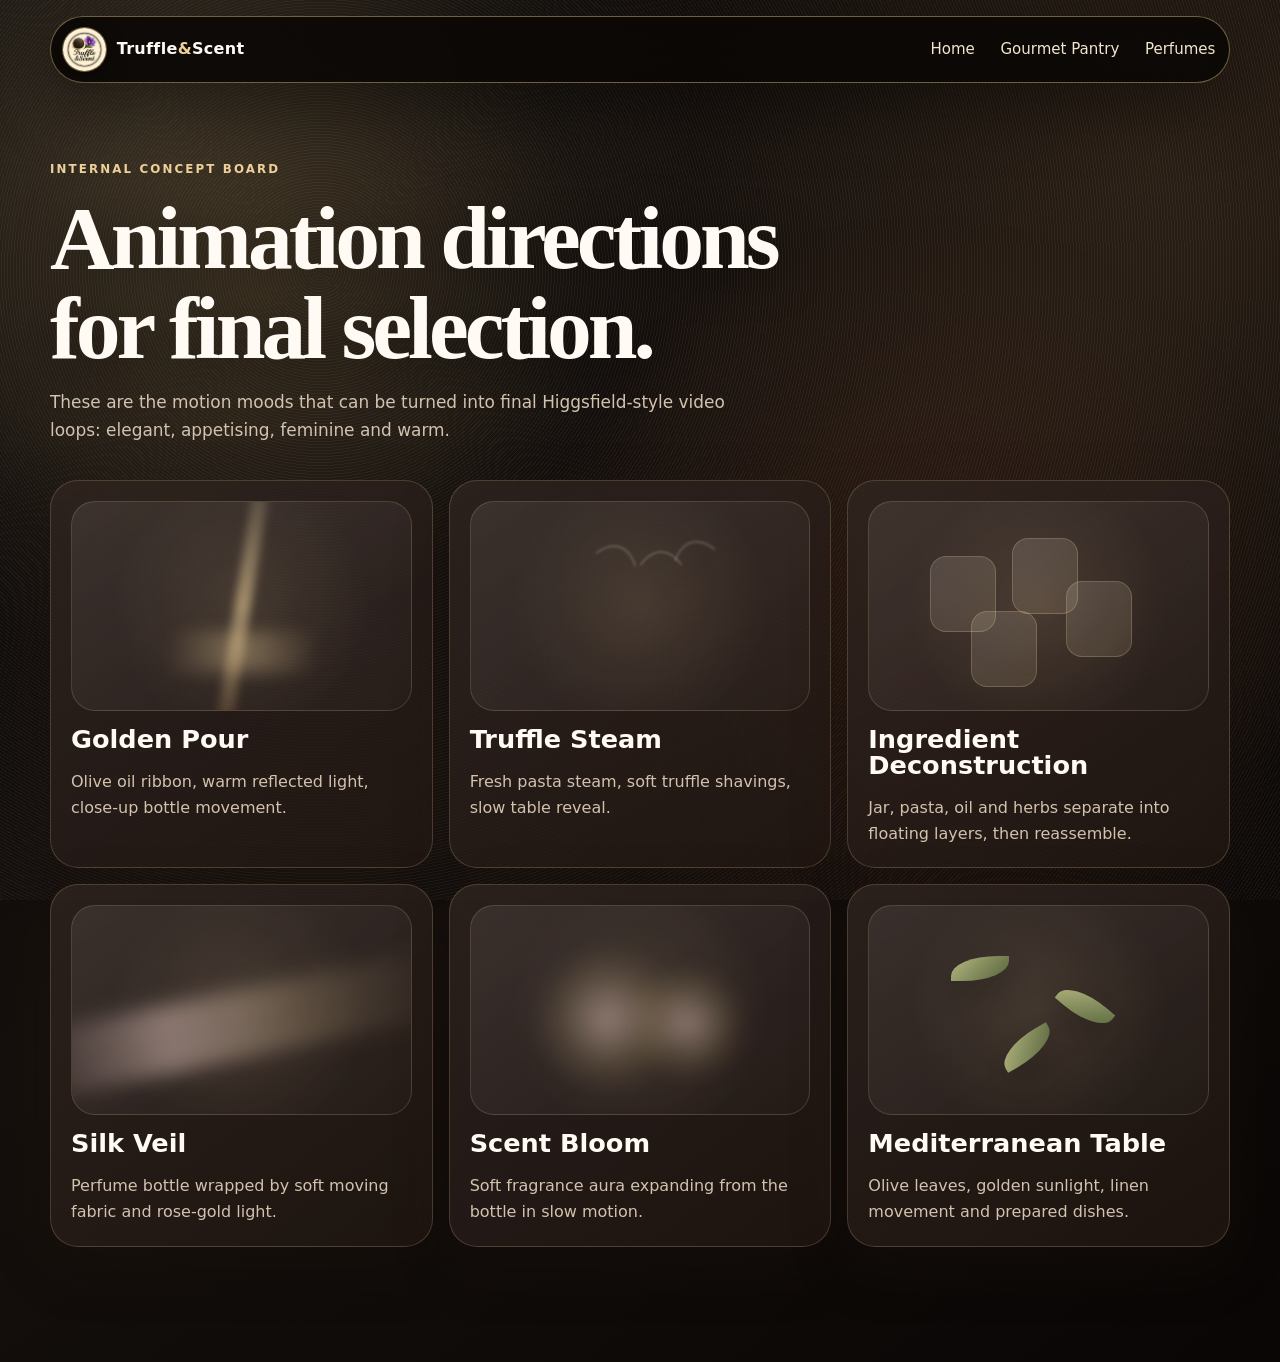
==== animation-concepts.html @ 7e182de6 "Add files via upload" ====
<!doctype html>
<html lang="en">
<head><meta charset="utf-8" /><meta name="viewport" content="width=device-width, initial-scale=1" /><title>Animation Concepts | Truffle &amp; Scent by LEE</title><link rel="icon" href="assets/favicon.png" /><link rel="stylesheet" href="styles.css" /></head>
<body class="home-page animation-board-page">
  <canvas class="ambient-canvas" data-ambient-canvas aria-hidden="true"></canvas><div class="page-glow" aria-hidden="true"></div><div class="grain" aria-hidden="true"></div><header class="site-header is-scrolled"><a class="brand" href="index.html"><img src="assets/logo.webp" alt="Truffle &amp; Scent by LEE logo" /><span>Truffle<span>&amp;</span>Scent</span></a><nav class="site-nav" aria-label="Primary navigation"><a href="index.html">Home</a><a href="food.html">Gourmet Pantry</a><a href="perfumes.html">Perfumes</a></nav></header><main><section class="section board-hero"><div class="section-heading reveal in-view"><p class="eyebrow">Internal concept board</p><h1>Animation directions for final selection.</h1><p>These are the motion moods that can be turned into final Higgsfield-style video loops: elegant, appetising, feminine and warm.</p></div><div class="sensory-grid motion-grid"><article class="sensory-card"><div class="sensory-visual oil-visual"><span></span><span></span></div><h3>Golden Pour</h3><p>Olive oil ribbon, warm reflected light, close-up bottle movement.</p></article><article class="sensory-card"><div class="sensory-visual steam-visual"><span></span><span></span><span></span></div><h3>Truffle Steam</h3><p>Fresh pasta steam, soft truffle shavings, slow table reveal.</p></article><article class="sensory-card"><div class="sensory-visual deconstruct-visual"><span></span><span></span><span></span><span></span></div><h3>Ingredient Deconstruction</h3><p>Jar, pasta, oil and herbs separate into floating layers, then reassemble.</p></article><article class="sensory-card"><div class="sensory-visual silk-visual"><span></span></div><h3>Silk Veil</h3><p>Perfume bottle wrapped by soft moving fabric and rose-gold light.</p></article><article class="sensory-card"><div class="sensory-visual perfume-visual"><span></span><span></span></div><h3>Scent Bloom</h3><p>Soft fragrance aura expanding from the bottle in slow motion.</p></article><article class="sensory-card"><div class="sensory-visual nature-visual"><span></span><span></span><span></span></div><h3>Mediterranean Table</h3><p>Olive leaves, golden sunlight, linen movement and prepared dishes.</p></article></div></section></main></body></html>
---- styles.css ----
:root {
  --black: #0b0705;
  --ink: #17100b;
  --cacao: #24160f;
  --truffle: #392218;
  --rose: #ba746b;
  --rose-soft: #f3c2b7;
  --cream: #fff4dc;
  --cream-soft: #f8e2b8;
  --champagne: #f6d98b;
  --gold: #d7a64f;
  --bronze: #925d2b;
  --sage: #69835b;
  --tomato: #9c2e22;
  --muted: #cdbb9a;
  --white: #fffaf1;
  --shadow: 0 28px 90px rgba(0, 0, 0, .43);
  --shadow-soft: 0 18px 50px rgba(60, 32, 18, .22);
  --radius-xl: 38px;
  --radius-lg: 28px;
  --radius-md: 20px;
  --radius-sm: 14px;
  --container: min(1180px, calc(100vw - 40px));
}

* { box-sizing: border-box; }
html { scroll-behavior: smooth; }
body {
  margin: 0;
  min-width: 320px;
  background:
    radial-gradient(circle at 12% 6%, rgba(246, 217, 139, .2), transparent 34rem),
    radial-gradient(circle at 82% 2%, rgba(151, 83, 39, .28), transparent 42rem),
    linear-gradient(140deg, var(--black), var(--ink) 46%, #060403);
  color: var(--white);
  font-family: Optima, Candara, "Segoe UI", system-ui, sans-serif;
  line-height: 1.65;
  overflow-x: hidden;
}
body.perfume-page {
  background:
    radial-gradient(circle at 17% 8%, rgba(243, 194, 183, .22), transparent 32rem),
    radial-gradient(circle at 78% 0%, rgba(246, 217, 139, .14), transparent 40rem),
    linear-gradient(142deg, #140b0b, #21120f 52%, #080404);
}
img { max-width: 100%; display: block; }
a { color: inherit; }
button, input, textarea { font: inherit; }

.skip-link {
  position: absolute;
  top: 12px;
  left: 12px;
  z-index: 999;
  transform: translateY(-150%);
  background: var(--cream);
  color: var(--black);
  padding: .65rem 1rem;
  border-radius: 999px;
}
.skip-link:focus { transform: translateY(0); }

.page-glow {
  position: fixed;
  inset: 0;
  pointer-events: none;
  z-index: 0;
  background:
    radial-gradient(circle at 20% 30%, rgba(215, 166, 79, .11), transparent 22rem),
    radial-gradient(circle at 72% 68%, rgba(125, 58, 29, .18), transparent 25rem);
  animation: glowBreathe 12s ease-in-out infinite;
}
.rose-glow {
  background:
    radial-gradient(circle at 20% 30%, rgba(243, 194, 183, .16), transparent 22rem),
    radial-gradient(circle at 72% 68%, rgba(215, 166, 79, .14), transparent 25rem);
}
.grain {
  pointer-events: none;
  position: fixed;
  inset: 0;
  z-index: 1;
  opacity: .12;
  mix-blend-mode: screen;
  background-image:
    repeating-radial-gradient(circle at 25% 30%, rgba(255,255,255,.4) 0 1px, transparent 1px 3px),
    linear-gradient(90deg, rgba(255,255,255,.05), transparent);
  filter: contrast(120%);
}

.site-header {
  position: fixed;
  top: 16px;
  left: 50%;
  transform: translateX(-50%);
  z-index: 40;
  width: var(--container);
  display: flex;
  align-items: center;
  justify-content: space-between;
  gap: 1rem;
  padding: .7rem .75rem;
  border: 1px solid rgba(246, 217, 139, .24);
  border-radius: 999px;
  background: rgba(11, 7, 5, .55);
  backdrop-filter: blur(18px);
  box-shadow: 0 18px 70px rgba(0,0,0,.28);
  transition: background .35s ease, border-color .35s ease, box-shadow .35s ease;
}
.site-header.is-scrolled {
  background: rgba(11, 7, 5, .9);
  border-color: rgba(246, 217, 139, .42);
  box-shadow: 0 18px 70px rgba(0,0,0,.45);
}
.brand {
  display: flex;
  align-items: center;
  gap: .7rem;
  text-decoration: none;
  font-weight: 900;
  letter-spacing: .02em;
  white-space: nowrap;
}
.brand img {
  width: 43px;
  height: 43px;
  object-fit: cover;
  border-radius: 50%;
  box-shadow: 0 0 0 1px rgba(246,217,139,.42), 0 8px 22px rgba(0,0,0,.35);
}
.brand span span { color: var(--champagne); }
.site-nav {
  display: flex;
  align-items: center;
  gap: clamp(.55rem, 1.8vw, 1.4rem);
  font-size: .94rem;
  color: var(--cream-soft);
}
.site-nav a, .nav-cta, .text-link {
  text-decoration: none;
  transition: color .2s ease, background .2s ease, transform .2s ease;
}
.site-nav a:hover, .site-nav a[aria-current="page"], .text-link:hover { color: var(--champagne); }
.nav-cta {
  padding: .68rem 1rem;
  border-radius: 999px;
  background: linear-gradient(135deg, var(--champagne), var(--gold) 64%, #b2762d);
  color: #1b1007;
  font-weight: 900;
  box-shadow: 0 12px 26px rgba(215, 166, 79, .24);
  white-space: nowrap;
}
.nav-cta:hover, .btn:hover { transform: translateY(-2px); }
.menu-toggle {
  display: none;
  border: 1px solid rgba(246,217,139,.35);
  background: rgba(255,255,255,.05);
  color: var(--cream);
  border-radius: 999px;
  padding: .55rem .85rem;
}

main, .site-footer { position: relative; z-index: 2; }
.hero {
  position: relative;
  min-height: 100svh;
  padding: clamp(8rem, 14vw, 11rem) max(20px, calc((100vw - 1180px) / 2)) 5rem;
  display: grid;
  grid-template-columns: minmax(0, 1fr) minmax(310px, 540px);
  align-items: center;
  gap: clamp(2rem, 7vw, 5.5rem);
  overflow: hidden;
}
.compact-hero { min-height: 88svh; }
.hero::before {
  content: "";
  position: absolute;
  inset: 0;
  background:
    linear-gradient(90deg, rgba(11,7,5,.88), rgba(11,7,5,.43) 47%, rgba(11,7,5,.82)),
    radial-gradient(circle at 72% 44%, rgba(246,217,139,.18), transparent 27rem);
  pointer-events: none;
}
.perfume-hero::before {
  background:
    linear-gradient(90deg, rgba(20,11,11,.86), rgba(20,11,11,.38) 47%, rgba(20,11,11,.82)),
    radial-gradient(circle at 72% 44%, rgba(243,194,183,.24), transparent 26rem);
}
.hero-copy, .hero-stage { position: relative; z-index: 1; }
.eyebrow {
  margin: 0 0 .85rem;
  color: var(--champagne);
  text-transform: uppercase;
  letter-spacing: .18em;
  font-weight: 900;
  font-size: .74rem;
}
h1, h2, h3 { margin: 0; line-height: 1; }
h1, h2 {
  font-family: Georgia, "Times New Roman", serif;
  font-weight: 700;
  letter-spacing: -.045em;
}
h1 {
  max-width: 790px;
  font-size: clamp(3.65rem, 9vw, 8.9rem);
  text-transform: uppercase;
  text-shadow: 0 8px 50px rgba(0,0,0,.45);
}
h1 span {
  display: block;
  background: linear-gradient(110deg, var(--cream), var(--champagne) 32%, var(--gold) 58%, var(--cream));
  background-size: 220% 100%;
  -webkit-background-clip: text;
  background-clip: text;
  color: transparent;
  animation: goldSweep 8s ease-in-out infinite;
}
h2 { font-size: clamp(2.5rem, 5.8vw, 5rem); }
h3 { font-size: clamp(1.35rem, 2vw, 1.85rem); }
.hero-lede {
  max-width: 650px;
  margin: 1.45rem 0 0;
  color: var(--cream-soft);
  font-size: clamp(1.05rem, 1.6vw, 1.23rem);
}
.hero-actions { display: flex; flex-wrap: wrap; gap: .9rem; margin-top: 2rem; }
.btn {
  position: relative;
  isolation: isolate;
  display: inline-flex;
  align-items: center;
  justify-content: center;
  min-height: 50px;
  padding: .88rem 1.25rem;
  border-radius: 999px;
  border: 0;
  text-decoration: none;
  font-weight: 900;
  cursor: pointer;
  overflow: hidden;
  transition: transform .2s ease, border-color .2s ease;
}
.btn::after, .product-card::after, .edit-card::after, .order-card::after, .fragrance-item::after {
  content: "";
  position: absolute;
  inset: -90% -30%;
  background: linear-gradient(100deg, transparent 42%, rgba(255,255,255,.18), transparent 58%);
  transform: translateX(-85%) rotate(8deg);
  animation: shimmer 8s ease-in-out infinite;
  pointer-events: none;
}
.btn.primary { background: linear-gradient(135deg, var(--champagne), var(--gold) 62%, #a86a25); color: #1c1107; box-shadow: 0 16px 42px rgba(215, 166, 79, .25); }
.btn.secondary { border: 1px solid rgba(246,217,139,.4); color: var(--cream); background: rgba(255,255,255,.055); }
.trust-list { display: flex; flex-wrap: wrap; gap: .75rem; padding: 0; margin: 1.65rem 0 0; list-style: none; color: var(--muted); }
.trust-list li { border: 1px solid rgba(246,217,139,.25); border-radius: 999px; padding: .48rem .78rem; background: rgba(255,255,255,.035); }

.hero-stage {
  min-height: 630px;
  display: grid;
  place-items: center;
  perspective: 1100px;
}
.food-stage { min-height: 560px; }
.perfume-stage { min-height: 560px; }
.poster-card, .perfume-bottle {
  position: relative;
  border-radius: var(--radius-xl);
  overflow: hidden;
  box-shadow: var(--shadow);
  border: 1px solid rgba(246,217,139,.26);
  background: linear-gradient(145deg, rgba(255,255,255,.1), rgba(255,255,255,.02));
  transform-style: preserve-3d;
  animation: slowFloat 7s ease-in-out infinite;
}
.poster-card { width: min(420px, 78vw); }
.wide-poster { width: min(470px, 80vw); }
.poster-card img { width: 100%; height: auto; }
.perfume-bottle { width: min(470px, 82vw); }
.perfume-bottle img { aspect-ratio: 1; object-fit: cover; }
.perfume-orb {
  position: absolute;
  right: -25px;
  bottom: 60px;
  width: 165px;
  height: 165px;
  border-radius: 50%;
  overflow: hidden;
  border: 1px solid rgba(246,217,139,.34);
  box-shadow: 0 18px 60px rgba(0,0,0,.45);
  animation: orbFloat 8s ease-in-out infinite;
}
.perfume-orb img { width: 100%; height: 100%; object-fit: cover; }
.floating-product {
  position: absolute;
  width: 145px;
  border-radius: 28px;
  overflow: hidden;
  box-shadow: var(--shadow-soft);
  border: 1px solid rgba(246,217,139,.25);
  background: var(--cream);
  animation: orbFloat 8s ease-in-out infinite;
}
.float-a { left: 10px; bottom: 82px; animation-delay: -2s; }
.float-b { right: -8px; top: 78px; animation-delay: -5s; }
.silk-ribbon {
  position: absolute;
  width: 120%;
  height: 160px;
  border-radius: 50%;
  background: linear-gradient(90deg, transparent, rgba(246, 217, 139, .18), rgba(243,194,183,.14), transparent);
  filter: blur(18px);
  transform: rotate(-22deg);
  animation: silkFlow 11s ease-in-out infinite;
}
.ribbon-one { top: 17%; left: -10%; }
.ribbon-two { bottom: 18%; right: -10%; animation-delay: -5s; transform: rotate(18deg); }
.halo-ring {
  position: absolute;
  width: 470px;
  height: 470px;
  border-radius: 50%;
  border: 1px solid rgba(246,217,139,.24);
  box-shadow: inset 0 0 55px rgba(246,217,139,.08), 0 0 90px rgba(246,217,139,.08);
  animation: halo 14s ease-in-out infinite;
}
.hero-marquee { position: absolute; left: 0; right: 0; bottom: 0; z-index: 1; overflow: hidden; border-block: 1px solid rgba(246,217,139,.18); background: rgba(11,7,5,.44); backdrop-filter: blur(12px); }
.marquee-track { display: flex; width: max-content; animation: marquee 28s linear infinite; }
.marquee-track span { padding: .8rem 1.5rem; color: var(--cream-soft); text-transform: uppercase; letter-spacing: .16em; font-size: .76rem; font-weight: 900; }

.intro-strip { width: var(--container); margin: -2.5rem auto 0; position: relative; z-index: 4; display: grid; grid-template-columns: repeat(3, 1fr); gap: 1px; border: 1px solid rgba(246,217,139,.28); border-radius: var(--radius-lg); overflow: hidden; background: rgba(246,217,139,.22); box-shadow: var(--shadow-soft); }
.intro-strip article { padding: 1.25rem; background: rgba(28,17,11,.86); }
.intro-strip strong { display: block; color: var(--champagne); font-family: Georgia, serif; font-size: 1.08rem; }
.intro-strip span { color: var(--cream-soft); }

.section { width: var(--container); margin: 0 auto; padding: clamp(4.5rem, 9vw, 7.5rem) 0; }
.section-heading { max-width: 850px; margin-bottom: 2.2rem; }
.section-heading p:not(.eyebrow) { max-width: 720px; color: var(--muted); font-size: 1.06rem; }
.split-feature { padding-top: clamp(5rem, 8vw, 8rem); }
.edit-grid { display: grid; grid-template-columns: repeat(2, minmax(0, 1fr)); gap: 1.2rem; }
.edit-card, .fragrance-item, .product-card, .meal-card, .ritual-card, .loop-panel, .location-copy, .map-card, .order-card {
  position: relative;
  overflow: hidden;
  border: 1px solid rgba(246,217,139,.22);
  background:
    linear-gradient(145deg, rgba(255,255,255,.075), rgba(255,255,255,.025)),
    rgba(28, 17, 11, .78);
  box-shadow: var(--shadow-soft);
  backdrop-filter: blur(12px);
}
.edit-card { min-height: 550px; border-radius: var(--radius-xl); display: grid; grid-template-rows: 1fr auto; }
.edit-card img { width: 100%; height: 330px; object-fit: cover; transition: transform .8s ease; }
.edit-card:hover img { transform: scale(1.04); }
.edit-card div { padding: 1.35rem; }
.edit-card p, .story-copy p, .product-card p, .fragrance-item p, .ritual-card p, .loop-panel p, .location-copy p, .meal-card p, .order-card p { color: var(--muted); }
.text-link { display: inline-flex; margin-top: .7rem; color: var(--champagne); font-weight: 900; }
.text-link::after { content: "→"; margin-left: .45rem; transition: transform .2s ease; }
.text-link:hover::after { transform: translateX(4px); }
.fragrance-card img { object-position: center 30%; }

.story-section { display: grid; grid-template-columns: minmax(280px, 440px) 1fr; gap: clamp(2rem, 6vw, 5rem); align-items: center; }
.story-media { border-radius: var(--radius-xl); overflow: hidden; border: 1px solid rgba(246,217,139,.26); box-shadow: var(--shadow); transform: rotate(-1.5deg); }
.story-media img { width: 100%; height: 100%; object-fit: cover; }
.sound-card { margin-top: 1.4rem; }
.sound-toggle { display: inline-flex; align-items: center; gap: .85rem; min-height: 50px; padding: .75rem 1rem; border-radius: 999px; border: 1px solid rgba(246,217,139,.34); background: rgba(255,255,255,.055); color: var(--cream); cursor: pointer; }
.sound-icon { width: 22px; height: 22px; border-radius: 50%; background: linear-gradient(135deg, var(--champagne), var(--gold)); position: relative; box-shadow: 0 0 18px rgba(246,217,139,.35); }
.sound-icon::after { content: ""; position: absolute; inset: 7px 5px; border-left: 7px solid #1c1107; border-block: 5px solid transparent; }
.sound-toggle.is-playing .sound-icon::after { inset: 6px; border: 0; border-left: 4px solid #1c1107; border-right: 4px solid #1c1107; }

.location-grid { display: grid; grid-template-columns: minmax(300px, 1.1fr) minmax(280px, .8fr); gap: 1.3rem; align-items: stretch; }
.map-card, .location-copy { border-radius: var(--radius-xl); padding: 1rem; }
.philippines-map { position: relative; min-height: 580px; display: grid; place-items: center; border-radius: 30px; background:
  radial-gradient(circle at 50% 39%, rgba(246,217,139,.16), transparent 12rem),
  linear-gradient(145deg, rgba(10, 30, 34, .62), rgba(24, 15, 10, .8)); overflow: hidden; }
.philippines-map svg { width: min(410px, 82%); height: auto; filter: drop-shadow(0 18px 28px rgba(0,0,0,.2)); }
.island { fill: url(#islandGold); opacity: .92; filter: url(#softShadow); stroke: rgba(255,244,220,.36); stroke-width: 2; }
.sea-line { fill: none; stroke: rgba(255,244,220,.18); stroke-width: 3; stroke-dasharray: 7 14; animation: dashDrift 15s linear infinite; }
.map-pin { position: absolute; left: var(--x); top: var(--y); transform: translate(-50%, -50%); border: 1px solid rgba(255,244,220,.62); background: rgba(255,244,220,.95); color: #2a170d; border-radius: 999px; padding: .42rem .66rem .42rem 1.3rem; font-weight: 900; font-size: .76rem; box-shadow: 0 12px 28px rgba(0,0,0,.3); cursor: pointer; }
.map-pin::before { content: ""; position: absolute; left: .45rem; top: 50%; width: .45rem; height: .45rem; border-radius: 50%; background: var(--tomato); transform: translateY(-50%); box-shadow: 0 0 0 5px rgba(156,46,34,.18); }
.map-pin.primary-pin { background: linear-gradient(135deg, var(--champagne), var(--gold)); }
.map-pin.is-active { outline: 3px solid rgba(246,217,139,.32); transform: translate(-50%, -50%) scale(1.04); }
.location-copy { padding: clamp(1.5rem, 3vw, 2.1rem); display: flex; flex-direction: column; justify-content: center; }
.location-copy h3 { font-family: Georgia, serif; font-size: clamp(2rem, 4vw, 3.6rem); }

.products-section { padding-top: clamp(5rem, 8vw, 7rem); }
.product-grid { display: grid; grid-template-columns: repeat(4, minmax(0, 1fr)); gap: 1rem; }
.detailed-grid { grid-template-columns: repeat(4, minmax(0, 1fr)); }
.product-card { border-radius: var(--radius-lg); padding: 1rem; display: flex; flex-direction: column; min-height: 100%; }
.product-card img { width: 100%; aspect-ratio: 1; object-fit: cover; border-radius: 22px; background: var(--cream); border: 1px solid rgba(246,217,139,.2); box-shadow: 0 15px 32px rgba(0,0,0,.12); margin-bottom: .95rem; transition: transform .45s ease; }
.product-card:hover img { transform: translateY(-4px) scale(1.02); }
.product-kicker { color: var(--champagne); text-transform: uppercase; letter-spacing: .14em; font-size: .68rem; font-weight: 900; }
.product-card h3 { margin: .35rem 0 .55rem; font-size: 1.28rem; line-height: 1.1; }
.product-card p { margin: 0 0 1rem; font-size: .97rem; flex: 1; }
.product-card button { align-self: flex-start; margin-top: auto; border: 1px solid rgba(246,217,139,.35); background: rgba(255,255,255,.055); color: var(--cream); border-radius: 999px; padding: .6rem .85rem; cursor: pointer; font-weight: 800; }
.product-card button:hover { background: rgba(246,217,139,.12); }
.meal-grid { display: grid; grid-template-columns: repeat(5, minmax(0, 1fr)); gap: 1rem; }
.meal-card { border-radius: var(--radius-lg); }
.meal-card img { width: 100%; aspect-ratio: 1.18; object-fit: cover; transition: transform .6s ease; }
.meal-card:hover img { transform: scale(1.04); }
.meal-card div { padding: 1rem; }
.meal-card h3 { font-size: 1.22rem; margin-bottom: .5rem; }
.meal-card p { margin: 0; font-size: .95rem; }

.fragrance-grid { display: grid; grid-template-columns: repeat(2, minmax(0, 1fr)); gap: 1.2rem; }
.fragrance-item { border-radius: var(--radius-xl); display: grid; grid-template-columns: .95fr 1fr; align-items: center; min-height: 460px; }
.fragrance-item img { width: 100%; height: 100%; min-height: 460px; object-fit: cover; }
.fragrance-item div { padding: clamp(1.25rem, 3vw, 2rem); }
.fragrance-item h3 { font-family: Georgia, serif; font-size: clamp(2rem, 4vw, 3.4rem); margin: .25rem 0 .8rem; }
.ritual-grid, .loop-grid { display: grid; grid-template-columns: repeat(3, minmax(0, 1fr)); gap: 1rem; }
.ritual-card, .loop-panel { border-radius: var(--radius-lg); padding: 1.4rem; }
.ritual-card span { display: inline-grid; place-items: center; width: 48px; height: 48px; border-radius: 50%; background: linear-gradient(135deg, var(--champagne), var(--gold)); color: #1b1007; font-weight: 900; margin-bottom: 1rem; }
.loop-visual { height: 180px; border-radius: 24px; margin-bottom: 1rem; overflow: hidden; position: relative; background: linear-gradient(145deg, rgba(255,244,220,.12), rgba(255,255,255,.03)); border: 1px solid rgba(246,217,139,.18); }
.silk-loop span { position: absolute; inset: 38% -20% auto; height: 60px; border-radius: 999px; background: linear-gradient(90deg, transparent, rgba(243,194,183,.38), rgba(246,217,139,.2), transparent); filter: blur(11px); transform: rotate(-12deg); animation: silkFlow 7s ease-in-out infinite; }
.gold-loop span { position: absolute; inset: -60% 0; background: linear-gradient(105deg, transparent 42%, rgba(246,217,139,.4), transparent 55%); animation: shimmer 5.8s ease-in-out infinite; }
.rose-loop span { position: absolute; width: 110px; height: 110px; border-radius: 50%; background: radial-gradient(circle, rgba(243,194,183,.5), transparent 65%); animation: orbFloat 7s ease-in-out infinite; }
.rose-loop span:nth-child(1) { left: 20%; top: 18%; }
.rose-loop span:nth-child(2) { right: 15%; bottom: 15%; animation-delay: -3.5s; }

.order-card { border-radius: var(--radius-xl); padding: clamp(1.6rem, 5vw, 3.4rem); text-align: center; background:
  radial-gradient(circle at 50% 0%, rgba(246,217,139,.16), transparent 25rem),
  linear-gradient(145deg, rgba(43,27,17,.92), rgba(16,10,7,.92)); }
.order-card p { max-width: 660px; margin-inline: auto; }
.contact-grid { display: grid; grid-template-columns: repeat(4, minmax(0, 1fr)); gap: .8rem; margin-top: 1.6rem; text-align: left; }
.contact-grid a { padding: 1rem; border-radius: 20px; border: 1px solid rgba(246,217,139,.22); background: rgba(255,255,255,.055); text-decoration: none; transition: transform .2s ease, border-color .2s ease; overflow-wrap: anywhere; }
.contact-grid a:hover { transform: translateY(-3px); border-color: rgba(246,217,139,.44); }
.contact-grid span { display: block; color: var(--muted); font-size: .86rem; }
.contact-grid strong { color: var(--cream); }

.site-footer { width: var(--container); margin: 0 auto; padding: 2rem 0 3rem; display: flex; align-items: center; justify-content: space-between; gap: 1rem; color: var(--muted); border-top: 1px solid rgba(246,217,139,.18); }
.site-footer img { width: 54px; height: 54px; object-fit: cover; border-radius: 50%; }
.site-footer p { margin: 0; }
.site-footer nav { display: flex; gap: 1rem; }
.site-footer a { color: var(--cream-soft); text-decoration: none; }
.site-footer a:hover { color: var(--champagne); }

.product-dialog { max-width: min(560px, calc(100vw - 32px)); border: 1px solid rgba(246,217,139,.32); border-radius: 28px; padding: 1.6rem; background: linear-gradient(145deg, #28180f, #0c0705); color: var(--white); box-shadow: var(--shadow); }
.product-dialog::backdrop { background: rgba(0,0,0,.64); backdrop-filter: blur(4px); }
.product-dialog h2 { font-size: clamp(2rem, 5vw, 3.4rem); }
.product-dialog p:not(.eyebrow) { color: var(--cream-soft); }
.dialog-close { position: absolute; right: 14px; top: 12px; width: 38px; height: 38px; border-radius: 50%; border: 1px solid rgba(246,217,139,.3); background: rgba(255,255,255,.05); color: var(--cream); cursor: pointer; font-size: 1.4rem; }

.reveal { opacity: 0; transform: translateY(24px); transition: opacity .75s ease, transform .75s ease; }
.reveal.in-view { opacity: 1; transform: translateY(0); }
.tilt-card { transition: transform .25s ease; }

@keyframes glowBreathe { 0%,100% { opacity: .72; transform: scale(1); } 50% { opacity: 1; transform: scale(1.035); } }
@keyframes goldSweep { 0%,100% { background-position: 0% 50%; } 50% { background-position: 100% 50%; } }
@keyframes shimmer { 0%, 55% { transform: translateX(-85%) rotate(8deg); } 78%, 100% { transform: translateX(85%) rotate(8deg); } }
@keyframes slowFloat { 0%,100% { transform: translateY(0) rotateX(0deg); } 50% { transform: translateY(-12px) rotateX(1.4deg); } }
@keyframes orbFloat { 0%,100% { transform: translateY(0) rotate(0deg); } 50% { transform: translateY(-16px) rotate(2deg); } }
@keyframes silkFlow { 0%,100% { transform: translateX(-2%) rotate(-18deg) scaleX(1); opacity: .7; } 50% { transform: translateX(4%) rotate(-14deg) scaleX(1.08); opacity: 1; } }
@keyframes halo { 0%,100% { transform: scale(.97); opacity: .55; } 50% { transform: scale(1.04); opacity: .9; } }
@keyframes marquee { from { transform: translateX(0); } to { transform: translateX(-50%); } }
@keyframes dashDrift { from { stroke-dashoffset: 0; } to { stroke-dashoffset: -126; } }

@media (max-width: 1100px) {
  .product-grid, .detailed-grid { grid-template-columns: repeat(3, minmax(0, 1fr)); }
  .meal-grid { grid-template-columns: repeat(3, minmax(0, 1fr)); }
  .contact-grid { grid-template-columns: repeat(2, minmax(0, 1fr)); }
  .fragrance-item { grid-template-columns: 1fr; }
  .fragrance-item img { min-height: 340px; }
}
@media (max-width: 880px) {
  .site-header { top: 10px; width: min(94vw, 680px); border-radius: 28px; align-items: flex-start; flex-wrap: wrap; }
  .menu-toggle { display: inline-flex; margin-left: auto; }
  .nav-cta { display: none; }
  .site-nav { display: none; width: 100%; flex-direction: column; align-items: stretch; padding: .5rem; border-top: 1px solid rgba(246,217,139,.18); }
  .site-nav.is-open { display: flex; }
  .site-nav a { padding: .55rem .4rem; }
  .hero { grid-template-columns: 1fr; padding-top: 8.5rem; }
  .hero-stage { min-height: 500px; }
  .poster-card { width: min(380px, 84vw); }
  .perfume-orb { right: 2%; bottom: 28px; }
  .intro-strip { grid-template-columns: 1fr; margin-top: 1rem; }
  .edit-grid, .story-section, .location-grid, .fragrance-grid { grid-template-columns: 1fr; }
  .story-media { max-width: 420px; transform: none; }
  .ritual-grid, .loop-grid { grid-template-columns: 1fr; }
  .site-footer { flex-direction: column; text-align: center; }
}
@media (max-width: 640px) {
  :root { --container: min(100vw - 28px, 1180px); }
  h1 { font-size: clamp(3rem, 18vw, 5.2rem); }
  h2 { font-size: clamp(2.25rem, 12vw, 3.8rem); }
  .hero { padding-inline: 16px; }
  .hero-actions, .trust-list { align-items: stretch; flex-direction: column; }
  .btn { width: 100%; }
  .hero-stage { min-height: 420px; }
  .perfume-orb, .floating-product { display: none; }
  .product-grid, .detailed-grid, .meal-grid, .contact-grid { grid-template-columns: 1fr; }
  .philippines-map { min-height: 460px; }
  .map-pin { font-size: .68rem; max-width: 120px; }
  .edit-card { min-height: auto; }
  .edit-card img { height: 250px; }
}
@media (prefers-reduced-motion: reduce) {
  *, *::before, *::after { animation-duration: .01ms !important; animation-iteration-count: 1 !important; scroll-behavior: auto !important; transition-duration: .01ms !important; }
  .reveal { opacity: 1; transform: none; }
}


/* --- 2026 refinement pass: warmer palette, earlier sound control, richer motion and proper map --- */
:root {
  --black: #0d0907;
  --ink: #17110d;
  --cacao: #241914;
  --truffle: #34231c;
  --rose: #c28d82;
  --rose-soft: #f0d1c8;
  --cream: #fff5e8;
  --cream-soft: #f2e6d0;
  --champagne: #efd29b;
  --gold: #c69756;
  --bronze: #8f6437;
  --sage: #7d7a5e;
  --muted: #d2c2ae;
  --white: #fffbf4;
  --shadow-soft: 0 20px 55px rgba(34, 20, 13, .28);
}
body {
  background:
    radial-gradient(circle at 10% 10%, rgba(239, 210, 155, .16), transparent 34rem),
    radial-gradient(circle at 84% 6%, rgba(125, 90, 49, .16), transparent 42rem),
    linear-gradient(145deg, #0d0907, #17110d 48%, #080605);
}
body.perfume-page {
  background:
    radial-gradient(circle at 17% 8%, rgba(240, 209, 200, .18), transparent 32rem),
    radial-gradient(circle at 78% 0%, rgba(239, 210, 155, .14), transparent 40rem),
    linear-gradient(142deg, #130b0a, #211614 52%, #080505);
}
.home-hero::before {
  background:
    linear-gradient(90deg, rgba(12,8,6,.9), rgba(12,8,6,.42) 48%, rgba(12,8,6,.84)),
    radial-gradient(circle at 72% 44%, rgba(239,210,155,.14), transparent 27rem),
    radial-gradient(circle at 74% 48%, rgba(240,209,200,.11), transparent 18rem);
}
.hero-sound-row { margin-top: 1.15rem; display: flex; align-items: center; gap: .9rem; flex-wrap: wrap; }
.sound-helper { margin: 0; color: var(--muted); font-size: .92rem; }
.sound-toggle-elevated {
  background: linear-gradient(145deg, rgba(255,255,255,.08), rgba(255,255,255,.03));
  box-shadow: 0 14px 28px rgba(0,0,0,.22), inset 0 1px 0 rgba(255,255,255,.06);
}
.interactive-stage {
  --mx: 50%;
  --my: 50%;
  --rx: 0deg;
  --ry: 0deg;
  transform-style: preserve-3d;
  isolation: isolate;
}
.interactive-stage .poster-card,
.interactive-stage .perfume-orb,
.interactive-stage .halo-ring,
.interactive-stage .silk-ribbon {
  transition: transform .28s ease, filter .28s ease;
}
.interactive-stage.is-awake .poster-card { transform: rotateY(var(--rx)) rotateX(calc(var(--ry) * .65)) translateY(-6px); }
.interactive-stage.is-awake .perfume-orb { transform: translate3d(calc((var(--mx) - 260px) * .015), calc((var(--my) - 240px) * -.015), 0); }
.interactive-stage.is-awake .halo-ring { transform: translate3d(calc((var(--mx) - 260px) * -.01), calc((var(--my) - 240px) * -.01), 0) scale(1.02); }
.interactive-stage.is-awake .ribbon-one { transform: translate3d(calc((var(--mx) - 260px) * -.008), calc((var(--my) - 240px) * .006), 0) rotate(-17deg); }
.interactive-stage.is-awake .ribbon-two { transform: translate3d(calc((var(--mx) - 260px) * .008), calc((var(--my) - 240px) * -.006), 0) rotate(16deg); }
.stage-glow {
  position: absolute;
  inset: 8%;
  border-radius: 50%;
  background: radial-gradient(circle at center, rgba(239,210,155,.16), rgba(239,210,155,.03) 38%, transparent 64%);
  filter: blur(14px);
  animation: halo 12s ease-in-out infinite;
}
.hero-pointer-orb {
  position: absolute;
  inset: 0;
  pointer-events: none;
  opacity: 0;
  transition: opacity .25s ease;
  background: radial-gradient(180px circle at var(--mx) var(--my), rgba(255,248,234,.16), rgba(239,210,155,.08) 28%, transparent 58%);
  mix-blend-mode: screen;
}
.interactive-stage.is-awake .hero-pointer-orb { opacity: 1; }
.pointer-note {
  position: absolute;
  right: 18px;
  bottom: 16px;
  margin: 0;
  padding: .5rem .8rem;
  border-radius: 999px;
  background: rgba(14,10,8,.55);
  border: 1px solid rgba(239,210,155,.2);
  color: var(--muted);
  font-size: .78rem;
  letter-spacing: .08em;
  text-transform: uppercase;
}
.motion-grid { grid-template-columns: repeat(3, minmax(0, 1fr)); }
.pour-loop span,
.spotlight-loop span,
.orbit-loop span,
.steam-loop span,
.aura-loop span { position: absolute; display: block; }
.pour-loop span:nth-child(1) {
  left: 46%; top: -10%; width: 18px; height: 120%; border-radius: 999px;
  background: linear-gradient(180deg, rgba(255,247,232,.08), rgba(239,210,155,.52), rgba(182,123,62,.12));
  filter: blur(5px); transform: rotate(8deg); animation: pourDrift 6s ease-in-out infinite;
}
.pour-loop span:nth-child(2) {
  left: 20%; right: 20%; bottom: 18%; height: 36px; border-radius: 999px;
  background: radial-gradient(circle at center, rgba(239,210,155,.38), transparent 70%);
  filter: blur(8px); animation: glowBreathe 6s ease-in-out infinite;
}
.steam-loop span { width: 70px; height: 120px; border-radius: 50%; border: 2px solid rgba(255,245,230,.18); border-color: rgba(255,245,230,.18) transparent transparent transparent; filter: blur(1px); }
.steam-loop span:nth-child(1) { left: 28%; bottom: 20%; transform: rotate(18deg); animation: steamLift 6.4s ease-in-out infinite; }
.steam-loop span:nth-child(2) { left: 44%; bottom: 18%; transform: rotate(0deg); animation: steamLift 6.4s ease-in-out infinite 1.2s; }
.steam-loop span:nth-child(3) { left: 58%; bottom: 22%; transform: rotate(-16deg); animation: steamLift 6.4s ease-in-out infinite 2.1s; }
.orbit-loop span:nth-child(1), .orbit-loop span:nth-child(2), .orbit-loop span:nth-child(3) {
  width: 84px; height: 110px; border-radius: 20px; border: 1px solid rgba(239,210,155,.22);
  background: linear-gradient(145deg, rgba(255,255,255,.08), rgba(255,255,255,.02)); box-shadow: 0 12px 24px rgba(0,0,0,.18);
}
.orbit-loop span:nth-child(1) { left: 18%; top: 26%; animation: floatMini 7.2s ease-in-out infinite; }
.orbit-loop span:nth-child(2) { left: 40%; top: 18%; animation: floatMini 7.2s ease-in-out infinite 1.2s; }
.orbit-loop span:nth-child(3) { left: 62%; top: 34%; animation: floatMini 7.2s ease-in-out infinite 2.3s; }
.spotlight-loop span:nth-child(1) {
  inset: 16% 12%; border-radius: 28px; background: radial-gradient(circle at 68% 28%, rgba(255,255,255,.42), transparent 16%), linear-gradient(145deg, rgba(255,255,255,.05), rgba(255,255,255,.01)); border: 1px solid rgba(239,210,155,.16);
}
.spotlight-loop span:nth-child(2) {
  inset: -40% -10%; background: linear-gradient(110deg, transparent 43%, rgba(255,255,255,.28), transparent 57%); animation: shimmer 5.6s ease-in-out infinite;
}
.aura-loop span { width: 120px; height: 120px; border-radius: 50%; background: radial-gradient(circle, rgba(240,209,200,.45), rgba(239,210,155,.14) 45%, transparent 70%); filter: blur(10px); }
.aura-loop span:nth-child(1) { left: 18%; top: 18%; animation: orbFloat 7s ease-in-out infinite; }
.aura-loop span:nth-child(2) { right: 16%; top: 24%; animation: orbFloat 7s ease-in-out infinite 1.8s; }
.aura-loop span:nth-child(3) { left: 34%; bottom: 14%; animation: orbFloat 7s ease-in-out infinite 3.1s; }
.philippines-map {
  min-height: 700px;
  background:
    radial-gradient(circle at 50% 28%, rgba(239,210,155,.14), transparent 13rem),
    linear-gradient(145deg, rgba(10, 30, 39, .72), rgba(17, 23, 29, .78) 40%, rgba(24, 16, 12, .84));
}
.philippines-map::before {
  content: "";
  position: absolute;
  inset: 18px;
  border-radius: 26px;
  border: 1px solid rgba(255,255,255,.06);
  background-image: linear-gradient(rgba(255,255,255,.02) 1px, transparent 1px), linear-gradient(90deg, rgba(255,255,255,.02) 1px, transparent 1px);
  background-size: 38px 38px;
  pointer-events: none;
}
.philippines-map svg { width: min(500px, 92%); }
.islet { fill: url(#islandGold); opacity: .95; stroke: rgba(255,244,220,.32); stroke-width: 1.6; }
.map-labels text {
  fill: rgba(255,248,235,.66);
  font-size: 22px;
  font-family: Georgia, serif;
  letter-spacing: .05em;
}
.map-pin { font-size: .72rem; padding-inline: 1.1rem .75rem; }
.location-copy .btn { margin-top: 1rem; align-self: flex-start; }
@keyframes pourDrift { 0%,100% { transform: translateY(0) rotate(8deg) scaleY(1); } 50% { transform: translateY(6px) rotate(10deg) scaleY(1.06); } }
@keyframes steamLift { 0% { opacity: 0; transform: translateY(24px) scale(.8); } 25% { opacity: .55; } 60% { opacity: .25; } 100% { opacity: 0; transform: translateY(-34px) scale(1.08); } }
@keyframes floatMini { 0%,100% { transform: translateY(0) rotate(0deg); } 50% { transform: translateY(-12px) rotate(2deg); } }
@media (max-width: 1100px) {
  .motion-grid { grid-template-columns: repeat(2, minmax(0, 1fr)); }
}
@media (max-width: 880px) {
  .hero-sound-row { align-items: flex-start; }
  .pointer-note { display: none; }
  .philippines-map { min-height: 620px; }
}
@media (max-width: 640px) {
  .hero-sound-row { flex-direction: column; align-items: stretch; }
  .sound-toggle-elevated { width: 100%; justify-content: center; }
  .motion-grid { grid-template-columns: 1fr; }
  .philippines-map { min-height: 560px; }
  .philippines-map svg { width: min(360px, 94%); }
  .map-labels text { font-size: 16px; }
  .map-pin { max-width: 140px; white-space: normal; line-height: 1.15; }
}
@media (hover: none) {
  .pointer-note { display: none; }
}

/* --- Rebuild pass: cinematic welcome, live-feeling hero, proper customer-facing map --- */
body.home-page {
  background:
    radial-gradient(circle at 12% 8%, rgba(239, 210, 155, .15), transparent 34rem),
    radial-gradient(circle at 90% 12%, rgba(190, 130, 72, .12), transparent 38rem),
    linear-gradient(145deg, #0a0706, #15100d 48%, #090605);
}
.welcome-curtain {
  position: fixed;
  inset: 0;
  z-index: 9999;
  display: grid;
  place-items: center;
  pointer-events: none;
  background:
    radial-gradient(circle at 50% 44%, rgba(239,210,155,.18), transparent 18rem),
    linear-gradient(145deg, #090605, #1d120d 56%, #070403);
  animation: welcomeExit 2.9s cubic-bezier(.6,.05,.2,1) forwards;
}
.welcome-mark {
  display: grid;
  place-items: center;
  gap: 1rem;
  color: var(--cream);
  font-family: Georgia, serif;
  font-size: clamp(1.3rem, 4vw, 2.4rem);
  letter-spacing: .04em;
  animation: welcomeRise 2.2s ease forwards;
}
.welcome-mark img { width: clamp(76px, 10vw, 116px); height: clamp(76px, 10vw, 116px); border-radius: 50%; box-shadow: 0 0 0 1px rgba(239,210,155,.42), 0 24px 70px rgba(0,0,0,.5); }
.welcome-line { position: absolute; width: min(420px, 72vw); height: 1px; background: linear-gradient(90deg, transparent, rgba(239,210,155,.85), transparent); transform: translateY(92px); animation: welcomeLine 2.4s ease forwards; }
.cinematic-hero {
  min-height: 100svh;
  grid-template-columns: minmax(360px, .92fr) minmax(420px, .98fr);
  padding-top: clamp(7.5rem, 12vw, 10rem);
  gap: clamp(1.75rem, 5vw, 4.5rem);
}
.cinematic-hero::before { opacity: .72; }
.cinematic-hero h1 {
  max-width: 760px;
  font-size: clamp(3.2rem, 6.7vw, 7.15rem);
  line-height: .91;
  letter-spacing: -.055em;
  text-transform: none;
}
.cinematic-hero .hero-lede { max-width: 650px; font-size: clamp(1.05rem, 1.35vw, 1.22rem); }
.cinematic-bg { position: absolute; inset: 0; overflow: hidden; pointer-events: none; }
.bg-orb { position: absolute; border-radius: 50%; filter: blur(22px); opacity: .45; mix-blend-mode: screen; }
.orb-a { width: 24vw; height: 24vw; left: 8%; top: 18%; background: radial-gradient(circle, rgba(239,210,155,.22), transparent 66%); animation: driftWide 15s ease-in-out infinite; }
.orb-b { width: 18vw; height: 18vw; right: 8%; top: 16%; background: radial-gradient(circle, rgba(240,209,200,.18), transparent 68%); animation: driftWide 17s ease-in-out infinite -4s; }
.orb-c { width: 26vw; height: 26vw; right: 16%; bottom: 10%; background: radial-gradient(circle, rgba(126,95,59,.26), transparent 67%); animation: driftWide 20s ease-in-out infinite -7s; }
.scent-trail { position: absolute; width: 48vw; height: 11rem; border-radius: 50%; background: linear-gradient(90deg, transparent, rgba(239,210,155,.10), rgba(240,209,200,.08), transparent); filter: blur(18px); opacity: .72; }
.trail-a { left: -18%; top: 34%; transform: rotate(-16deg); animation: silkFlow 12s ease-in-out infinite; }
.trail-b { right: -20%; bottom: 20%; transform: rotate(19deg); animation: silkFlow 14s ease-in-out infinite -5s; }
.hero-sound-row { margin-top: 1.15rem; display: flex; align-items: center; gap: .9rem; flex-wrap: wrap; }
.sound-helper { margin: 0; color: var(--muted); font-size: .92rem; }
.sound-toggle-elevated { background: linear-gradient(145deg, rgba(255,255,255,.08), rgba(255,255,255,.03)); box-shadow: 0 14px 28px rgba(0,0,0,.22), inset 0 1px 0 rgba(255,255,255,.06); }
.luxury-stage {
  min-height: min(680px, 72vh);
  position: relative;
  display: grid;
  place-items: center;
  isolation: isolate;
  --mx: 50%; --my: 50%; --rx: 0deg; --ry: 0deg;
}
.hero-pointer-orb { position: absolute; inset: -5%; pointer-events: none; opacity: 0; transition: opacity .24s ease; background: radial-gradient(220px circle at var(--mx) var(--my), rgba(255,248,234,.18), rgba(239,210,155,.08) 32%, transparent 62%); mix-blend-mode: screen; z-index: 5; }
.cinematic-hero.is-awake .hero-pointer-orb { opacity: 1; }
.showcase-card { position: absolute; margin: 0; border: 1px solid rgba(239,210,155,.26); background: rgba(255,255,255,.05); box-shadow: 0 26px 80px rgba(0,0,0,.42); overflow: hidden; backdrop-filter: blur(12px); transition: transform .3s ease, filter .3s ease; }
.showcase-card img { width: 100%; height: 100%; object-fit: cover; }
.showcase-main { width: min(430px, 78vw); aspect-ratio: .78; border-radius: 42px; z-index: 4; animation: stageFloat 7s ease-in-out infinite; }
.showcase-food { width: 132px; aspect-ratio: .72; border-radius: 24px; left: 4%; top: 18%; z-index: 6; animation: productOrbitA 8s ease-in-out infinite; }
.showcase-perfume { width: 160px; aspect-ratio: 1; border-radius: 50%; right: 2%; top: 12%; z-index: 6; animation: productOrbitB 9s ease-in-out infinite -1.4s; }
.showcase-meal { width: 210px; aspect-ratio: 1.3; border-radius: 28px; right: 2%; bottom: 11%; z-index: 6; animation: productOrbitC 10s ease-in-out infinite -3s; }
.hero-halo { width: min(540px, 88vw); height: min(540px, 88vw); }
.cinematic-hero.is-awake .showcase-main { transform: rotateY(var(--rx)) rotateX(var(--ry)) translateY(-8px); filter: brightness(1.05); }
.cinematic-hero.is-awake .showcase-food { transform: translate3d(calc((var(--mx) - 290px) * -.018), calc((var(--my) - 280px) * .014), 0); }
.cinematic-hero.is-awake .showcase-perfume { transform: translate3d(calc((var(--mx) - 290px) * .018), calc((var(--my) - 280px) * -.014), 0); }
.cinematic-hero.is-awake .showcase-meal { transform: translate3d(calc((var(--mx) - 290px) * .014), calc((var(--my) - 280px) * .012), 0); }
.ingredient-float { position: absolute; border-radius: 50%; z-index: 3; box-shadow: 0 14px 36px rgba(0,0,0,.2); opacity: .88; }
.float-truffle { width: 42px; height: 42px; left: 18%; bottom: 22%; background: radial-gradient(circle at 30% 28%, #705140, #21130e 70%); animation: ingredientDance 7.6s ease-in-out infinite; }
.float-leaf { width: 56px; height: 24px; right: 28%; top: 12%; border-radius: 80% 0 80% 0; background: linear-gradient(135deg, #a5a66e, #4a5733); transform: rotate(-24deg); animation: ingredientDance 8.5s ease-in-out infinite -2s; }
.float-gold { width: 24px; height: 24px; right: 18%; bottom: 34%; background: radial-gradient(circle, #fff0b8, #c69756); animation: ingredientDance 6.8s ease-in-out infinite -3s; }
.sensory-section { padding-top: clamp(4rem, 7vw, 6rem); }
.sensory-grid { display: grid; grid-template-columns: repeat(3, minmax(0, 1fr)); gap: 1rem; }
.sensory-card { position: relative; overflow: hidden; border: 1px solid rgba(239,210,155,.2); border-radius: var(--radius-lg); padding: 1.25rem; background: linear-gradient(145deg, rgba(255,255,255,.07), rgba(255,255,255,.025)), rgba(28,17,11,.76); box-shadow: var(--shadow-soft); }
.sensory-card h3 { margin-top: 1rem; }
.sensory-card p { color: var(--muted); margin-bottom: 0; }
.sensory-visual { height: 210px; position: relative; overflow: hidden; border-radius: 24px; background: radial-gradient(circle at 50% 50%, rgba(239,210,155,.11), transparent 65%), linear-gradient(145deg, rgba(255,255,255,.08), rgba(255,255,255,.02)); border: 1px solid rgba(239,210,155,.17); }
.sensory-visual span { position: absolute; display: block; }
.oil-visual span:nth-child(1) { left: 48%; top: -16%; width: 16px; height: 130%; border-radius: 999px; background: linear-gradient(180deg, rgba(255,247,232,.08), rgba(239,210,155,.55), rgba(182,123,62,.12)); filter: blur(4px); transform: rotate(9deg); animation: pourDrift 5.8s ease-in-out infinite; }
.oil-visual span:nth-child(2) { left: 18%; right: 18%; bottom: 18%; height: 42px; border-radius: 999px; background: radial-gradient(circle at center, rgba(239,210,155,.38), transparent 70%); filter: blur(8px); animation: glowBreathe 6s ease-in-out infinite; }
.steam-visual span { width: 70px; height: 130px; border-radius: 50%; border: 2px solid rgba(255,245,230,.2); border-color: rgba(255,245,230,.2) transparent transparent transparent; filter: blur(1px); animation: steamLift 6.4s ease-in-out infinite; }
.steam-visual span:nth-child(1) { left: 28%; bottom: 18%; transform: rotate(18deg); }
.steam-visual span:nth-child(2) { left: 46%; bottom: 14%; animation-delay: 1.2s; }
.steam-visual span:nth-child(3) { left: 60%; bottom: 20%; transform: rotate(-16deg); animation-delay: 2.1s; }
.perfume-visual span { border-radius: 50%; background: radial-gradient(circle, rgba(240,209,200,.46), rgba(239,210,155,.12) 44%, transparent 70%); filter: blur(9px); animation: orbFloat 7s ease-in-out infinite; }
.perfume-visual span:nth-child(1) { width: 150px; height: 150px; left: 18%; top: 18%; }
.perfume-visual span:nth-child(2) { width: 120px; height: 120px; right: 18%; bottom: 15%; animation-delay: -3s; }
.real-map { position: relative; min-height: 620px; border-radius: 30px; overflow: hidden; border: 1px solid rgba(239,210,155,.2); background: #142026; }
.real-map iframe { width: 100%; height: 620px; border: 0; filter: saturate(.82) sepia(.08) contrast(.96); }
.map-open-link { position: absolute; left: 16px; bottom: 16px; display: inline-flex; padding: .65rem .9rem; border-radius: 999px; background: rgba(11,7,5,.78); border: 1px solid rgba(239,210,155,.32); color: var(--cream); text-decoration: none; font-weight: 800; backdrop-filter: blur(10px); }
.location-buttons { display: flex; flex-wrap: wrap; gap: .65rem; margin: 1.1rem 0 1.2rem; }
.location-buttons button { border: 1px solid rgba(239,210,155,.3); border-radius: 999px; background: rgba(255,255,255,.055); color: var(--cream); padding: .6rem .85rem; cursor: pointer; font-weight: 800; }
.location-buttons button.is-active, .location-buttons button:hover { background: linear-gradient(135deg, var(--champagne), var(--gold)); color: #1b1007; }
.location-copy .btn { align-self: flex-start; margin-top: .5rem; }
.board-hero { padding-top: 10rem; }
.animation-board-page h1 { font-size: clamp(3rem, 7vw, 6.5rem); text-transform: none; }
.deconstruct-visual span { width: 66px; height: 76px; border-radius: 16px; background: linear-gradient(145deg, rgba(255,255,255,.13), rgba(239,210,155,.12)); border: 1px solid rgba(239,210,155,.22); animation: productOrbitA 7s ease-in-out infinite; }
.deconstruct-visual span:nth-child(1) { left: 18%; top: 26%; }
.deconstruct-visual span:nth-child(2) { left: 42%; top: 17%; animation-delay: -1s; }
.deconstruct-visual span:nth-child(3) { left: 58%; top: 38%; animation-delay: -2s; }
.deconstruct-visual span:nth-child(4) { left: 30%; top: 52%; animation-delay: -3s; }
.silk-visual span, .nature-visual span { position: absolute; display: block; }
.silk-visual span { inset: 40% -15% auto; height: 68px; border-radius: 999px; background: linear-gradient(90deg, transparent, rgba(240,209,200,.45), rgba(239,210,155,.18), transparent); filter: blur(10px); transform: rotate(-12deg); animation: silkFlow 7s ease-in-out infinite; }
.nature-visual span { width: 58px; height: 25px; border-radius: 80% 0 80% 0; background: linear-gradient(135deg, #b8b981, #52613a); box-shadow: 0 12px 28px rgba(0,0,0,.2); animation: ingredientDance 7s ease-in-out infinite; }
.nature-visual span:nth-child(1) { left: 24%; top: 24%; }
.nature-visual span:nth-child(2) { left: 55%; top: 42%; transform: rotate(40deg); animation-delay: -2s; }
.nature-visual span:nth-child(3) { left: 38%; top: 62%; transform: rotate(-30deg); animation-delay: -4s; }
@keyframes welcomeExit { 0%, 72% { opacity: 1; transform: translateY(0); } 100% { opacity: 0; transform: translateY(-100%); visibility: hidden; } }
@keyframes welcomeRise { 0% { opacity: 0; transform: translateY(18px) scale(.98); } 35%, 80% { opacity: 1; transform: translateY(0) scale(1); } 100% { opacity: 0; transform: translateY(-10px) scale(1.02); } }
@keyframes welcomeLine { 0% { transform: translateY(92px) scaleX(0); opacity: 0; } 35%, 72% { transform: translateY(92px) scaleX(1); opacity: 1; } 100% { transform: translateY(92px) scaleX(0); opacity: 0; } }
@keyframes driftWide { 0%,100% { transform: translate3d(0,0,0) scale(1); } 50% { transform: translate3d(4vw,-2vh,0) scale(1.08); } }
@keyframes stageFloat { 0%,100% { transform: translateY(0) rotate(-1deg); } 50% { transform: translateY(-14px) rotate(1deg); } }
@keyframes productOrbitA { 0%,100% { transform: translateY(0) rotate(-4deg); } 50% { transform: translateY(-18px) rotate(3deg); } }
@keyframes productOrbitB { 0%,100% { transform: translateY(0) rotate(2deg); } 50% { transform: translateY(16px) rotate(-3deg); } }
@keyframes productOrbitC { 0%,100% { transform: translateY(0) rotate(3deg); } 50% { transform: translateY(-12px) rotate(-2deg); } }
@keyframes ingredientDance { 0%,100% { transform: translateY(0) rotate(0deg); } 50% { transform: translateY(-18px) rotate(14deg); } }
@keyframes pourDrift { 0%,100% { transform: translateY(0) rotate(8deg) scaleY(1); } 50% { transform: translateY(8px) rotate(10deg) scaleY(1.06); } }
@keyframes steamLift { 0% { opacity: 0; transform: translateY(28px) scale(.8); } 25% { opacity: .56; } 60% { opacity: .25; } 100% { opacity: 0; transform: translateY(-42px) scale(1.1); } }
@media (max-width: 1100px) {
  .cinematic-hero { grid-template-columns: 1fr; padding-bottom: 5.5rem; }
  .luxury-stage { min-height: 580px; }
  .sensory-grid { grid-template-columns: repeat(2, minmax(0, 1fr)); }
}
@media (max-width: 880px) {
  .cinematic-hero h1 { font-size: clamp(3rem, 12vw, 5.8rem); }
  .luxury-stage { min-height: 510px; }
  .showcase-food { left: 2%; }
  .showcase-perfume { right: 0; }
  .showcase-meal { width: 178px; }
  .real-map, .real-map iframe { min-height: 480px; height: 480px; }
}
@media (max-width: 640px) {
  .cinematic-hero { padding-top: 7.8rem; gap: 1.25rem; }
  .cinematic-hero h1 { font-size: clamp(2.6rem, 14vw, 4.35rem); line-height: .96; }
  .hero-sound-row { flex-direction: column; align-items: stretch; }
  .sound-toggle-elevated { width: 100%; justify-content: center; }
  .sensory-grid { grid-template-columns: 1fr; }
  .luxury-stage { min-height: 420px; }
  .showcase-main { width: min(300px, 76vw); border-radius: 30px; }
  .showcase-food { width: 92px; top: 12%; }
  .showcase-perfume { width: 105px; top: 9%; }
  .showcase-meal { width: 128px; bottom: 8%; }
  .float-truffle, .float-leaf, .float-gold { display: none; }
  .real-map, .real-map iframe { min-height: 420px; height: 420px; }
}
@media (prefers-reduced-motion: reduce) {
  .welcome-curtain { display: none; }
}


/* --- refinement pass: brighter premium layout, stronger top sound control, calmer typography --- */
body.refined-home {
  background:
    radial-gradient(circle at 10% 9%, rgba(243, 224, 185, .24), transparent 30rem),
    radial-gradient(circle at 85% 10%, rgba(205, 155, 99, .16), transparent 34rem),
    linear-gradient(145deg, #140d0a 0%, #1a130f 42%, #120c09 100%);
}
.refined-home .page-glow {
  background:
    radial-gradient(circle at 18% 26%, rgba(243, 224, 185, .16), transparent 20rem),
    radial-gradient(circle at 74% 64%, rgba(201, 150, 90, .14), transparent 24rem);
}
.refined-home .site-header { border-color: rgba(239,210,155,.34); background: rgba(18, 12, 9, .72); }
.header-actions { display: flex; align-items: center; gap: .7rem; margin-left: auto; }
.header-sound {
  display: inline-flex;
  align-items: center;
  gap: .65rem;
  min-height: 46px;
  padding: .72rem 1rem;
  border-radius: 999px;
  border: 1px solid rgba(239,210,155,.42);
  background: linear-gradient(145deg, rgba(255,255,255,.12), rgba(255,255,255,.04));
  color: var(--cream);
  box-shadow: 0 10px 24px rgba(0,0,0,.24), inset 0 1px 0 rgba(255,255,255,.08);
}
.header-sound.is-playing {
  background: linear-gradient(135deg, rgba(239,210,155,.95), rgba(198,151,86,.95));
  color: #1a120c;
}
.sound-icon {
  position: relative;
  width: 18px;
  height: 18px;
  border-radius: 50%;
  box-shadow: inset 0 0 0 2px currentColor;
}
.sound-icon::before, .sound-icon::after {
  content: "";
  position: absolute;
  top: 50%;
  width: 5px;
  border-top: 2px solid currentColor;
  transform: translateY(-50%);
}
.sound-icon::before { right: -5px; }
.sound-icon::after { right: -10px; opacity: .55; }
.refined-hero {
  min-height: 100svh;
  grid-template-columns: minmax(0, 1.02fr) minmax(380px, .98fr);
  gap: clamp(2rem, 6vw, 5rem);
  padding-top: clamp(8rem, 11vw, 10rem);
  padding-bottom: 6rem;
}
.refined-hero::before {
  background:
    linear-gradient(90deg, rgba(20,13,10,.64), rgba(20,13,10,.22) 46%, rgba(20,13,10,.48)),
    radial-gradient(circle at 76% 44%, rgba(243,224,185,.18), transparent 28rem),
    radial-gradient(circle at 24% 20%, rgba(205,155,99,.08), transparent 24rem);
}
.refined-hero h1 {
  max-width: 9.2ch;
  font-size: clamp(3.2rem, 5.5vw, 5.9rem);
  line-height: .94;
  letter-spacing: -.05em;
  text-transform: none;
}
.refined-hero .hero-lede { max-width: 590px; color: #f4e9d6; }
.hero-whisper {
  margin: 1rem 0 0;
  color: rgba(255,244,220,.76);
  font-style: italic;
}
.premium-scene {
  min-height: min(690px, 72vh);
  display: grid;
  place-items: center;
  position: relative;
  --mx: 50%; --my: 50%; --rx: 0deg; --ry: 0deg;
}
.scene-shell {
  position: relative;
  width: min(560px, 100%);
  height: min(640px, 72vh);
  transform-style: preserve-3d;
}
.scene-halo {
  position: absolute;
  inset: 8% 10% 12%;
  border-radius: 50%;
  background: radial-gradient(circle at 50% 45%, rgba(243,224,185,.22), rgba(243,224,185,.04) 46%, transparent 70%);
  filter: blur(18px);
  animation: glowBreathe 12s ease-in-out infinite;
}
.scene-panel {
  position: absolute;
  margin: 0;
  overflow: hidden;
  border-radius: 32px;
  border: 1px solid rgba(239,210,155,.28);
  background: linear-gradient(145deg, rgba(255,255,255,.1), rgba(255,255,255,.03));
  box-shadow: 0 24px 76px rgba(0,0,0,.34);
  backdrop-filter: blur(12px);
  transition: transform .32s ease, filter .32s ease, box-shadow .32s ease;
}
.scene-panel img { width: 100%; height: 100%; object-fit: cover; }
.scene-panel-main {
  left: 0;
  top: 4%;
  width: min(380px, 72vw);
  height: min(510px, 64vh);
  animation: stageFloat 8s ease-in-out infinite;
}
.scene-panel-portrait {
  right: 0;
  top: 0;
  width: 200px;
  height: 250px;
  border-radius: 28px;
  animation: productOrbitB 8s ease-in-out infinite -1s;
}
.scene-panel-perfume {
  right: 38px;
  bottom: 0;
  width: 245px;
  height: 188px;
  border-radius: 28px;
  animation: productOrbitC 9s ease-in-out infinite -2s;
}
.scene-panel-bottle {
  left: 18px;
  bottom: 16px;
  width: 124px;
  height: 158px;
  padding: 16px;
  background: rgba(255,247,232,.92);
  border-radius: 24px;
  animation: productOrbitA 9s ease-in-out infinite;
}
.scene-panel-bottle img { object-fit: contain; }
.logo-medallion {
  position: absolute;
  left: 57%;
  top: 48%;
  width: 112px;
  height: 112px;
  display: grid;
  place-items: center;
  border-radius: 50%;
  background: radial-gradient(circle at 50% 35%, #fff9ed, #ead6aa 64%, #c69a5d);
  box-shadow: 0 18px 40px rgba(0,0,0,.22);
  border: 1px solid rgba(255,255,255,.55);
  animation: medallionFloat 10s ease-in-out infinite;
  z-index: 5;
}
.logo-medallion img { width: 78px; height: 78px; border-radius: 50%; }
.ambient-spark {
  position: absolute;
  width: 12px;
  height: 12px;
  border-radius: 50%;
  background: radial-gradient(circle, rgba(255,247,224,.95), rgba(239,210,155,.55) 45%, transparent 72%);
  box-shadow: 0 0 20px rgba(239,210,155,.4);
  animation: sparkle 5s ease-in-out infinite;
}
.spark-one { right: 18%; top: 18%; }
.spark-two { left: 48%; top: 20%; animation-delay: -2s; }
.spark-three { right: 30%; bottom: 22%; animation-delay: -3.5s; }
.refined-hero.is-awake .hero-pointer-orb { opacity: 1; }
.refined-hero.is-awake .scene-shell { transform: perspective(1200px) rotateY(calc(var(--rx) * .22)) rotateX(calc(var(--ry) * .18)); }
.refined-hero.is-awake .scene-panel-portrait { transform: translate3d(calc((var(--mx) - 260px) * .018), calc((var(--my) - 220px) * -.015), 0); }
.refined-hero.is-awake .scene-panel-perfume { transform: translate3d(calc((var(--mx) - 260px) * .013), calc((var(--my) - 220px) * .014), 0); }
.refined-hero.is-awake .scene-panel-bottle { transform: translate3d(calc((var(--mx) - 260px) * -.012), calc((var(--my) - 220px) * .012), 0); }
.refined-grid { gap: 1.2rem; }
.signature-section { padding-top: clamp(4rem, 7vw, 6rem); }
.signature-grid {
  display: grid;
  grid-template-columns: repeat(3, minmax(0, 1fr));
  gap: 1rem;
  width: var(--container);
  margin: 2rem auto 0;
}
.signature-card {
  overflow: hidden;
  border-radius: var(--radius-lg);
  border: 1px solid rgba(239,210,155,.2);
  background: linear-gradient(145deg, rgba(255,255,255,.08), rgba(255,255,255,.025)), rgba(32,20,14,.72);
  box-shadow: var(--shadow-soft);
}
.signature-card img { width: 100%; aspect-ratio: 1.22; object-fit: cover; }
.signature-card div { padding: 1.15rem 1.2rem 1.3rem; }
.signature-card p { margin-bottom: 0; color: var(--muted); }
.welcome-mark small {
  font-size: .9rem;
  letter-spacing: .22em;
  text-transform: uppercase;
  color: rgba(255,244,220,.75);
}
.food-hero h1, .perfume-hero h1 {
  max-width: 10.2ch;
  font-size: clamp(2.8rem, 5.2vw, 5rem);
  line-height: .96;
  text-transform: none;
}
.food-stage .wide-poster { width: min(390px, 72vw); }
.food-stage .floating-product { width: 118px; }
.food-stage .float-a { left: 12px; bottom: 68px; }
.food-stage .float-b { right: 2px; top: 56px; }
.perfume-stage .perfume-bottle { width: min(390px, 74vw); }
.real-map { background: #eef0e8; }
.real-map iframe { filter: none; }
.location-copy, .order-card, .edit-card, .product-card, .fragrance-item { background-color: rgba(35,22,16,.76); }
@keyframes medallionFloat { 0%,100% { transform: translateY(0) scale(1); } 50% { transform: translateY(-10px) scale(1.03); } }
@keyframes sparkle { 0%,100% { opacity: .25; transform: scale(.7); } 50% { opacity: 1; transform: scale(1.08); } }
@media (max-width: 1180px) {
  .header-actions { gap: .55rem; }
  .header-sound span[data-sound-label] { max-width: 110px; white-space: nowrap; overflow: hidden; text-overflow: ellipsis; }
}
@media (max-width: 1100px) {
  .refined-hero { grid-template-columns: 1fr; }
  .signature-grid { grid-template-columns: repeat(2, minmax(0, 1fr)); }
  .scene-shell { width: min(620px, 100%); }
}
@media (max-width: 880px) {
  .header-actions { width: 100%; justify-content: flex-end; }
  .header-sound { padding-inline: .85rem; }
  .refined-hero h1 { max-width: 11ch; font-size: clamp(2.9rem, 9vw, 5rem); }
  .scene-panel-main { width: min(330px, 72vw); height: 430px; }
  .scene-panel-portrait { width: 170px; height: 220px; }
  .scene-panel-perfume { width: 215px; height: 166px; }
  .scene-panel-bottle { width: 110px; height: 142px; }
}
@media (max-width: 640px) {
  .header-actions { width: 100%; }
  .header-sound { flex: 1 1 auto; justify-content: center; }
  .nav-cta { flex: 1 1 auto; justify-content: center; display: inline-flex; }
  .refined-hero { padding-top: 8.5rem; padding-bottom: 4.5rem; }
  .refined-hero h1 { font-size: clamp(2.55rem, 12vw, 4rem); max-width: none; }
  .hero-whisper { font-size: .98rem; }
  .scene-shell { height: 440px; }
  .scene-panel-main { width: 260px; height: 340px; left: 8px; }
  .scene-panel-portrait { width: 122px; height: 150px; right: 6px; top: 10px; }
  .scene-panel-perfume { width: 154px; height: 122px; right: 18px; bottom: 12px; }
  .scene-panel-bottle { width: 86px; height: 108px; left: 8px; bottom: 10px; padding: 12px; }
  .logo-medallion { width: 86px; height: 86px; left: 52%; top: 47%; }
  .logo-medallion img { width: 58px; height: 58px; }
  .signature-grid { grid-template-columns: 1fr; }
  .food-hero h1, .perfume-hero h1 { font-size: clamp(2.35rem, 11vw, 3.85rem); }
}

/* --- interactive constellation refinement pass --- */
.ambient-canvas {
  position: fixed;
  inset: 0;
  z-index: 1;
  width: 100vw;
  height: 100vh;
  pointer-events: none;
  opacity: .78;
}
main, .site-footer { position: relative; z-index: 2; }
.site-header { z-index: 50; }
.btn::after,
.product-card::after,
.edit-card::after,
.order-card::after,
.fragrance-item::after {
  display: none !important;
}
.btn, .product-card, .edit-card, .order-card, .fragrance-item, .signature-card {
  transition: transform .24s ease, box-shadow .24s ease, border-color .24s ease, background .24s ease;
}
.btn:hover, .product-card:hover, .edit-card:hover, .signature-card:hover, .fragrance-item:hover {
  box-shadow: 0 24px 70px rgba(183, 132, 72, .22), 0 0 0 1px rgba(239,210,155,.16) inset;
}
.site-nav a {
  position: relative;
  padding: .35rem .1rem;
  transform-origin: center;
}
.site-nav a::after {
  content: "";
  position: absolute;
  left: 50%;
  right: 50%;
  bottom: .08rem;
  height: 2px;
  border-radius: 999px;
  background: linear-gradient(90deg, var(--champagne), var(--gold));
  transition: left .22s ease, right .22s ease, opacity .22s ease;
  opacity: 0;
}
.site-nav a:hover,
.site-nav a:focus-visible,
.site-nav a[aria-current="page"] {
  color: var(--champagne);
  transform: translateY(-1px) scale(1.045);
}
.site-nav a:hover::after,
.site-nav a:focus-visible::after,
.site-nav a[aria-current="page"]::after {
  left: 0;
  right: 0;
  opacity: 1;
}
.authenticity-stamp img,
.brand.authenticity-stamp img {
  width: 64px;
  height: 64px;
  border-radius: 50%;
  box-shadow:
    0 0 0 2px rgba(255,248,231,.72),
    0 0 0 5px rgba(198,151,86,.28),
    0 14px 32px rgba(0,0,0,.36);
  background: #fff7e8;
}
.brand.authenticity-stamp { gap: .95rem; }
.brand.authenticity-stamp > span { font-size: clamp(1.1rem, 1.4vw, 1.35rem); letter-spacing: .01em; }
.header-actions {
  display: flex;
  align-items: center;
  gap: .75rem;
  margin-left: auto;
}
.header-sound {
  display: inline-flex;
  align-items: center;
  justify-content: center;
  gap: .65rem;
  min-height: 48px;
  padding: .72rem 1.05rem;
  border-radius: 999px;
  border: 1px solid rgba(239,210,155,.5);
  background:
    radial-gradient(circle at 20% 20%, rgba(255,255,255,.16), transparent 38%),
    linear-gradient(145deg, rgba(255,255,255,.12), rgba(255,255,255,.04));
  color: var(--cream);
  font-weight: 900;
  box-shadow: 0 12px 26px rgba(0,0,0,.24), inset 0 1px 0 rgba(255,255,255,.08);
  cursor: pointer;
}
.header-sound:hover, .header-sound:focus-visible {
  transform: translateY(-1px);
  border-color: rgba(239,210,155,.86);
}
.header-sound.is-playing {
  background: linear-gradient(135deg, rgba(239,210,155,.98), rgba(198,151,86,.98));
  color: #1a120c;
}
.sound-icon {
  position: relative;
  width: 18px;
  height: 18px;
  border-radius: 50%;
  color: currentColor;
  box-shadow: inset 0 0 0 2px currentColor;
}
.sound-icon::before, .sound-icon::after {
  content: "";
  position: absolute;
  top: 50%;
  border-top: 2px solid currentColor;
  transform: translateY(-50%);
}
.sound-icon::before { right: -5px; width: 4px; }
.sound-icon::after { right: -10px; width: 4px; opacity: .55; }
.contact-cta { min-height: 48px; display: inline-flex; align-items: center; justify-content: center; padding-inline: 1.45rem; }
.welcome-curtain {
  animation: none !important;
  z-index: 10000;
  pointer-events: auto;
  background:
    radial-gradient(circle at 50% 42%, rgba(239,210,155,.2), transparent 18rem),
    radial-gradient(circle at 46% 50%, rgba(240,209,200,.12), transparent 28rem),
    linear-gradient(145deg, #100a07, #2a1b12 56%, #090504);
  transition: opacity .9s ease, transform .9s cubic-bezier(.6,.05,.2,1), visibility .9s ease;
}
body.gate-open .welcome-curtain {
  opacity: 0;
  transform: translateY(-8%);
  visibility: hidden;
  pointer-events: none;
}
.welcome-mark { animation: welcomePulse 5.5s ease-in-out infinite !important; }
.welcome-mark small {
  font-size: .82rem;
  letter-spacing: .22em;
  text-transform: uppercase;
  color: rgba(255,244,220,.78);
  text-align: center;
}
.welcome-enter {
  margin-top: .85rem;
  border: 1px solid rgba(239,210,155,.62);
  border-radius: 999px;
  padding: .85rem 1.35rem;
  background: linear-gradient(135deg, var(--champagne), var(--gold));
  color: #1b1007;
  font-weight: 900;
  cursor: pointer;
  box-shadow: 0 18px 44px rgba(0,0,0,.25);
}
.welcome-enter:hover, .welcome-enter:focus-visible { transform: translateY(-2px); }
.welcome-line { animation: welcomeLineSoft 4s ease-in-out infinite !important; }
.title-accent {
  display: inline-block;
  color: transparent;
  background: linear-gradient(110deg, #fff0c6, #e9aa57 38%, #ff7d68 62%, #fff3d4);
  background-size: 220% 100%;
  -webkit-background-clip: text;
  background-clip: text;
  text-shadow: none;
  animation: accentGlow 7s ease-in-out infinite;
}
.refined-hero {
  min-height: 100svh;
  grid-template-columns: minmax(0, .92fr) minmax(360px, 1.08fr);
  gap: clamp(2rem, 6vw, 5rem);
  padding-top: clamp(8.2rem, 11vw, 10rem);
  padding-bottom: 6rem;
}
.refined-hero::before {
  background:
    linear-gradient(90deg, rgba(26,18,13,.7), rgba(26,18,13,.18) 47%, rgba(26,18,13,.48)),
    radial-gradient(circle at 76% 44%, rgba(243,224,185,.16), transparent 28rem),
    radial-gradient(circle at 24% 20%, rgba(205,155,99,.08), transparent 24rem);
}
.refined-hero h1 {
  max-width: 10.5ch;
  font-size: clamp(3.25rem, 5.25vw, 5.7rem);
  line-height: .96;
  letter-spacing: -.045em;
  text-transform: none;
}
.refined-hero .hero-lede { max-width: 620px; color: #f4e9d6; }
.hero-whisper {
  margin: 1rem 0 0;
  color: rgba(255,244,220,.78);
  font-style: italic;
}
.constellation-stage {
  min-height: min(700px, 72vh);
  display: grid;
  place-items: center;
  position: relative;
  isolation: isolate;
  --mx: 50%; --my: 50%; --rx: 0deg; --ry: 0deg;
}
.constellation-stage::before {
  content: "";
  position: absolute;
  inset: 6% 3%;
  border-radius: 42px;
  border: 1px solid rgba(239,210,155,.22);
  background:
    radial-gradient(circle at 50% 42%, rgba(239,210,155,.12), transparent 32%),
    linear-gradient(145deg, rgba(255,255,255,.045), rgba(255,255,255,.015));
  box-shadow: 0 30px 90px rgba(0,0,0,.22), inset 0 1px 0 rgba(255,255,255,.06);
  backdrop-filter: blur(4px);
}
.constellation-canvas {
  position: absolute;
  inset: 0;
  width: 100%;
  height: 100%;
  z-index: 2;
  pointer-events: none;
}
.constellation-centre {
  position: relative;
  z-index: 3;
  display: grid;
  place-items: center;
  gap: .8rem;
  padding: 1.25rem;
  border-radius: 999px;
  background: rgba(255,247,232,.06);
  border: 1px solid rgba(239,210,155,.18);
  box-shadow: 0 20px 60px rgba(0,0,0,.22);
  transform: translateY(12px);
  backdrop-filter: blur(8px);
}
.constellation-centre img {
  width: clamp(112px, 14vw, 156px);
  height: clamp(112px, 14vw, 156px);
  border-radius: 50%;
  background: #fff6e4;
  box-shadow: 0 0 0 2px rgba(255,248,230,.75), 0 0 0 8px rgba(198,151,86,.22), 0 20px 55px rgba(0,0,0,.35);
}
.constellation-centre span {
  color: rgba(255,244,220,.84);
  font-size: .78rem;
  letter-spacing: .18em;
  text-transform: uppercase;
  font-weight: 900;
  text-align: center;
}
.refined-hero.is-awake .constellation-stage::before { border-color: rgba(239,210,155,.42); }
.refined-hero.is-awake .constellation-centre { transform: translateY(8px) scale(1.015); }
.mini-constellation {
  position: absolute;
  inset: 8% 6%;
  border-radius: 40px;
  pointer-events: none;
  background:
    radial-gradient(circle at 30% 30%, rgba(239,210,155,.24) 0 2px, transparent 3px),
    radial-gradient(circle at 65% 45%, rgba(255,240,198,.2) 0 2px, transparent 3px),
    radial-gradient(circle at 50% 70%, rgba(240,209,200,.18) 0 2px, transparent 3px);
  background-size: 90px 90px, 120px 120px, 150px 150px;
  opacity: .7;
  animation: constellationDrift 14s ease-in-out infinite;
}
.food-stage .floating-product { display: none !important; }
.food-stage .wide-poster { width: min(390px, 72vw); animation: none; }
.food-hero h1, .perfume-hero h1, .contact-hero h1 {
  max-width: 11ch;
  font-size: clamp(2.8rem, 5.2vw, 5rem);
  line-height: .98;
  text-transform: none;
}
.contact-section { padding-top: clamp(4rem, 7vw, 6rem); }
.contact-detail-grid {
  display: grid;
  grid-template-columns: repeat(4, minmax(0, 1fr));
  gap: 1rem;
}
.contact-detail-card, .info-panel {
  position: relative;
  overflow: hidden;
  border: 1px solid rgba(239,210,155,.22);
  border-radius: var(--radius-lg);
  background: linear-gradient(145deg, rgba(255,255,255,.075), rgba(255,255,255,.025)), rgba(35,22,16,.76);
  box-shadow: var(--shadow-soft);
  padding: 1.2rem;
}
.contact-detail-card span { color: var(--muted); display: block; }
.contact-detail-card strong { display: block; color: var(--cream); font-size: 1.05rem; overflow-wrap: anywhere; margin: .35rem 0 .9rem; }
.contact-detail-card a { color: var(--champagne); font-weight: 900; text-decoration: none; }
.contact-info-strip {
  display: grid;
  grid-template-columns: repeat(3, minmax(0, 1fr));
  gap: 1rem;
}
.info-panel h3 { font-family: Georgia, serif; font-size: clamp(1.65rem, 2.8vw, 2.35rem); }
.info-panel p:not(.eyebrow) { color: var(--muted); }
.contact-constellation { min-height: 520px; }
@keyframes welcomePulse {
  0%,100% { opacity: .92; transform: translateY(0) scale(1); }
  50% { opacity: 1; transform: translateY(-4px) scale(1.012); }
}
@keyframes welcomeLineSoft {
  0%,100% { transform: translateY(116px) scaleX(.45); opacity: .35; }
  50% { transform: translateY(116px) scaleX(1); opacity: 1; }
}
@keyframes accentGlow {
  0%,100% { background-position: 0% 50%; filter: saturate(1); }
  50% { background-position: 100% 50%; filter: saturate(1.15); }
}
@keyframes constellationDrift {
  0%,100% { background-position: 0 0, 0 0, 0 0; opacity: .55; }
  50% { background-position: 40px -28px, -32px 26px, 26px 38px; opacity: .8; }
}
@media (max-width: 1180px) {
  .header-sound span[data-sound-label] { max-width: 82px; white-space: nowrap; overflow: hidden; text-overflow: ellipsis; }
  .contact-detail-grid { grid-template-columns: repeat(2, minmax(0, 1fr)); }
}
@media (max-width: 1100px) {
  .refined-hero { grid-template-columns: 1fr; }
  .constellation-stage { min-height: 570px; }
}
@media (max-width: 880px) {
  .brand.authenticity-stamp img { width: 58px; height: 58px; }
  .header-actions { width: 100%; justify-content: flex-end; }
  .header-actions .nav-cta { display: inline-flex; }
  .refined-hero h1 { font-size: clamp(2.9rem, 9vw, 5rem); max-width: 11.8ch; }
  .contact-info-strip { grid-template-columns: 1fr; }
}
@media (max-width: 640px) {
  .brand.authenticity-stamp img { width: 54px; height: 54px; }
  .brand.authenticity-stamp > span { font-size: 1.05rem; }
  .header-actions { width: 100%; }
  .header-sound { flex: 1 1 auto; }
  .contact-cta { flex: 1 1 auto; }
  .refined-hero { padding-top: 9rem; }
  .refined-hero h1 { max-width: none; font-size: clamp(2.45rem, 11.2vw, 3.85rem); }
  .constellation-stage { min-height: 430px; }
  .constellation-centre img { width: 96px; height: 96px; }
  .constellation-centre span { max-width: 210px; line-height: 1.4; }
  .contact-detail-grid { grid-template-columns: 1fr; }
  .welcome-mark { padding: 1.25rem; text-align: center; }
}
@media (prefers-reduced-motion: reduce) {
  .ambient-canvas, .constellation-canvas { display: none; }
  .welcome-curtain { display: none !important; }
}


/* --- freedom pass: unboxed constellation and higher logo animation --- */
.refined-hero {
  align-items: start;
  padding-top: clamp(7.4rem, 9vw, 8.7rem);
}
.refined-hero .hero-copy {
  align-self: start;
  padding-top: clamp(.5rem, 2vw, 1.35rem);
}
.constellation-stage {
  align-self: start;
  min-height: min(600px, 58vh);
  margin-top: clamp(-2.4rem, -2.8vw, -1rem);
  overflow: visible;
  isolation: auto;
}
.contact-constellation {
  min-height: min(520px, 56vh);
  margin-top: clamp(-2rem, -2.4vw, -.75rem);
}
.constellation-stage::before {
  display: none !important;
}
.constellation-canvas {
  inset: -16% -12%;
  width: 124%;
  height: 132%;
}
.constellation-centre {
  padding: 0;
  border: 0;
  background: transparent;
  box-shadow: none;
  backdrop-filter: none;
  transform: translateY(-10px);
}
.constellation-centre img {
  width: clamp(126px, 13vw, 170px);
  height: clamp(126px, 13vw, 170px);
  box-shadow:
    0 0 0 2px rgba(255,248,230,.88),
    0 13px 38px rgba(0,0,0,.25),
    0 0 46px rgba(239,210,155,.22);
}
.constellation-centre span {
  display: none;
}
.refined-hero.is-awake .constellation-centre {
  transform: translateY(-16px) scale(1.018);
}
.contact-hero .constellation-centre {
  transform: translateY(-18px);
}
.contact-hero .constellation-canvas {
  inset: -18% -14%;
  width: 128%;
  height: 136%;
}
.contact-hero {
  align-items: start;
}
.contact-hero .hero-copy {
  padding-top: clamp(.5rem, 2vw, 1.35rem);
}
@media (max-width: 1100px) {
  .constellation-stage {
    min-height: 500px;
    margin-top: -2.6rem;
  }
  .contact-constellation {
    min-height: 440px;
  }
}
@media (max-width: 880px) {
  .refined-hero {
    padding-top: 7.7rem;
  }
  .constellation-stage {
    min-height: 420px;
    margin-top: -2rem;
  }
  .constellation-centre img {
    width: 118px;
    height: 118px;
  }
}
@media (max-width: 640px) {
  .refined-hero {
    padding-top: 8.2rem;
  }
  .constellation-stage {
    min-height: 340px;
    margin-top: -1.25rem;
  }
  .contact-constellation {
    min-height: 320px;
  }
  .constellation-centre img {
    width: 104px;
    height: 104px;
  }
}
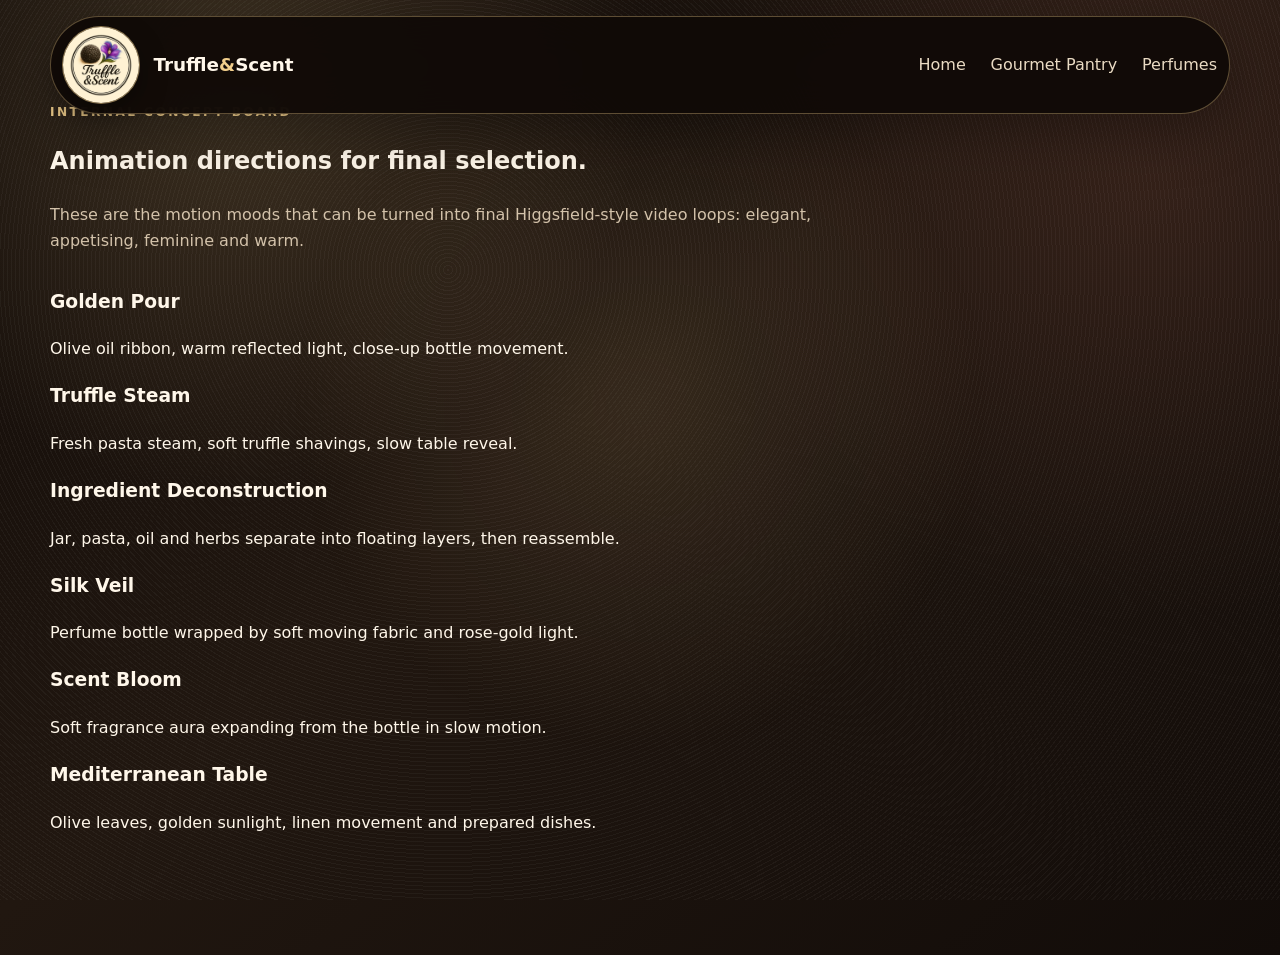
==== commit 77d50794: "Add files via upload" ====
--- a/animation-concepts.html
+++ b/animation-concepts.html
@@ -1,5 +1,4 @@
 <!doctype html>
 <html lang="en">
 <head><meta charset="utf-8" /><meta name="viewport" content="width=device-width, initial-scale=1" /><title>Animation Concepts | Truffle &amp; Scent by LEE</title><link rel="icon" href="assets/favicon.png" /><link rel="stylesheet" href="styles.css" /></head>
-<body class="home-page animation-board-page">
-  <canvas class="ambient-canvas" data-ambient-canvas aria-hidden="true"></canvas><div class="page-glow" aria-hidden="true"></div><div class="grain" aria-hidden="true"></div><header class="site-header is-scrolled"><a class="brand" href="index.html"><img src="assets/logo.webp" alt="Truffle &amp; Scent by LEE logo" /><span>Truffle<span>&amp;</span>Scent</span></a><nav class="site-nav" aria-label="Primary navigation"><a href="index.html">Home</a><a href="food.html">Gourmet Pantry</a><a href="perfumes.html">Perfumes</a></nav></header><main><section class="section board-hero"><div class="section-heading reveal in-view"><p class="eyebrow">Internal concept board</p><h1>Animation directions for final selection.</h1><p>These are the motion moods that can be turned into final Higgsfield-style video loops: elegant, appetising, feminine and warm.</p></div><div class="sensory-grid motion-grid"><article class="sensory-card"><div class="sensory-visual oil-visual"><span></span><span></span></div><h3>Golden Pour</h3><p>Olive oil ribbon, warm reflected light, close-up bottle movement.</p></article><article class="sensory-card"><div class="sensory-visual steam-visual"><span></span><span></span><span></span></div><h3>Truffle Steam</h3><p>Fresh pasta steam, soft truffle shavings, slow table reveal.</p></article><article class="sensory-card"><div class="sensory-visual deconstruct-visual"><span></span><span></span><span></span><span></span></div><h3>Ingredient Deconstruction</h3><p>Jar, pasta, oil and herbs separate into floating layers, then reassemble.</p></article><article class="sensory-card"><div class="sensory-visual silk-visual"><span></span></div><h3>Silk Veil</h3><p>Perfume bottle wrapped by soft moving fabric and rose-gold light.</p></article><article class="sensory-card"><div class="sensory-visual perfume-visual"><span></span><span></span></div><h3>Scent Bloom</h3><p>Soft fragrance aura expanding from the bottle in slow motion.</p></article><article class="sensory-card"><div class="sensory-visual nature-visual"><span></span><span></span><span></span></div><h3>Mediterranean Table</h3><p>Olive leaves, golden sunlight, linen movement and prepared dishes.</p></article></div></section></main></body></html>+<body class="home-page animation-board-page"><div class="page-glow" aria-hidden="true"></div><div class="grain" aria-hidden="true"></div><header class="site-header is-scrolled"><a class="brand" href="./"><img src="assets/logo.webp" alt="Truffle &amp; Scent by LEE logo" /><span>Truffle<span>&amp;</span>Scent</span></a><nav class="site-nav" aria-label="Primary navigation"><a href="./">Home</a><a href="food.html">Gourmet Pantry</a><a href="perfumes.html">Perfumes</a></nav></header><main><section class="section board-hero"><div class="section-heading reveal in-view"><p class="eyebrow">Internal concept board</p><h1>Animation directions for final selection.</h1><p>These are the motion moods that can be turned into final Higgsfield-style video loops: elegant, appetising, feminine and warm.</p></div><div class="sensory-grid motion-grid"><article class="sensory-card"><div class="sensory-visual oil-visual"><span></span><span></span></div><h3>Golden Pour</h3><p>Olive oil ribbon, warm reflected light, close-up bottle movement.</p></article><article class="sensory-card"><div class="sensory-visual steam-visual"><span></span><span></span><span></span></div><h3>Truffle Steam</h3><p>Fresh pasta steam, soft truffle shavings, slow table reveal.</p></article><article class="sensory-card"><div class="sensory-visual deconstruct-visual"><span></span><span></span><span></span><span></span></div><h3>Ingredient Deconstruction</h3><p>Jar, pasta, oil and herbs separate into floating layers, then reassemble.</p></article><article class="sensory-card"><div class="sensory-visual silk-visual"><span></span></div><h3>Silk Veil</h3><p>Perfume bottle wrapped by soft moving fabric and rose-gold light.</p></article><article class="sensory-card"><div class="sensory-visual perfume-visual"><span></span><span></span></div><h3>Scent Bloom</h3><p>Soft fragrance aura expanding from the bottle in slow motion.</p></article><article class="sensory-card"><div class="sensory-visual nature-visual"><span></span><span></span><span></span></div><h3>Mediterranean Table</h3><p>Olive leaves, golden sunlight, linen movement and prepared dishes.</p></article></div></section></main></body></html>
--- a/styles.css
+++ b/styles.css
@@ -1,1540 +1,61 @@
-:root {
-  --black: #0b0705;
-  --ink: #17100b;
-  --cacao: #24160f;
-  --truffle: #392218;
-  --rose: #ba746b;
-  --rose-soft: #f3c2b7;
-  --cream: #fff4dc;
-  --cream-soft: #f8e2b8;
-  --champagne: #f6d98b;
-  --gold: #d7a64f;
-  --bronze: #925d2b;
-  --sage: #69835b;
-  --tomato: #9c2e22;
-  --muted: #cdbb9a;
-  --white: #fffaf1;
-  --shadow: 0 28px 90px rgba(0, 0, 0, .43);
-  --shadow-soft: 0 18px 50px rgba(60, 32, 18, .22);
-  --radius-xl: 38px;
-  --radius-lg: 28px;
-  --radius-md: 20px;
-  --radius-sm: 14px;
-  --container: min(1180px, calc(100vw - 40px));
+:root{
+  --espresso:#140d0a;
+  --espresso-2:#1f1510;
+  --cream:#fff7ea;
+  --cream-soft:#eadbc4;
+  --gold:#d8a456;
+  --gold-light:#f2cf8c;
+  --rose:#ff8f76;
+  --rose-soft:#ffd0bf;
+  --line:rgba(242,207,140,.34);
+  --card:rgba(37,24,17,.70);
+  --muted:#d3c2aa;
+  --shadow:0 24px 70px rgba(0,0,0,.36);
+  --radius:32px;
+  --container:min(1180px, calc(100vw - 42px));
 }
-
-* { box-sizing: border-box; }
-html { scroll-behavior: smooth; }
-body {
-  margin: 0;
-  min-width: 320px;
-  background:
-    radial-gradient(circle at 12% 6%, rgba(246, 217, 139, .2), transparent 34rem),
-    radial-gradient(circle at 82% 2%, rgba(151, 83, 39, .28), transparent 42rem),
-    linear-gradient(140deg, var(--black), var(--ink) 46%, #060403);
-  color: var(--white);
-  font-family: Optima, Candara, "Segoe UI", system-ui, sans-serif;
-  line-height: 1.65;
-  overflow-x: hidden;
-}
-body.perfume-page {
-  background:
-    radial-gradient(circle at 17% 8%, rgba(243, 194, 183, .22), transparent 32rem),
-    radial-gradient(circle at 78% 0%, rgba(246, 217, 139, .14), transparent 40rem),
-    linear-gradient(142deg, #140b0b, #21120f 52%, #080404);
-}
-img { max-width: 100%; display: block; }
-a { color: inherit; }
-button, input, textarea { font: inherit; }
-
-.skip-link {
-  position: absolute;
-  top: 12px;
-  left: 12px;
-  z-index: 999;
-  transform: translateY(-150%);
-  background: var(--cream);
-  color: var(--black);
-  padding: .65rem 1rem;
-  border-radius: 999px;
-}
-.skip-link:focus { transform: translateY(0); }
-
-.page-glow {
-  position: fixed;
-  inset: 0;
-  pointer-events: none;
-  z-index: 0;
-  background:
-    radial-gradient(circle at 20% 30%, rgba(215, 166, 79, .11), transparent 22rem),
-    radial-gradient(circle at 72% 68%, rgba(125, 58, 29, .18), transparent 25rem);
-  animation: glowBreathe 12s ease-in-out infinite;
-}
-.rose-glow {
-  background:
-    radial-gradient(circle at 20% 30%, rgba(243, 194, 183, .16), transparent 22rem),
-    radial-gradient(circle at 72% 68%, rgba(215, 166, 79, .14), transparent 25rem);
-}
-.grain {
-  pointer-events: none;
-  position: fixed;
-  inset: 0;
-  z-index: 1;
-  opacity: .12;
-  mix-blend-mode: screen;
-  background-image:
-    repeating-radial-gradient(circle at 25% 30%, rgba(255,255,255,.4) 0 1px, transparent 1px 3px),
-    linear-gradient(90deg, rgba(255,255,255,.05), transparent);
-  filter: contrast(120%);
-}
-
-.site-header {
-  position: fixed;
-  top: 16px;
-  left: 50%;
-  transform: translateX(-50%);
-  z-index: 40;
-  width: var(--container);
-  display: flex;
-  align-items: center;
-  justify-content: space-between;
-  gap: 1rem;
-  padding: .7rem .75rem;
-  border: 1px solid rgba(246, 217, 139, .24);
-  border-radius: 999px;
-  background: rgba(11, 7, 5, .55);
-  backdrop-filter: blur(18px);
-  box-shadow: 0 18px 70px rgba(0,0,0,.28);
-  transition: background .35s ease, border-color .35s ease, box-shadow .35s ease;
-}
-.site-header.is-scrolled {
-  background: rgba(11, 7, 5, .9);
-  border-color: rgba(246, 217, 139, .42);
-  box-shadow: 0 18px 70px rgba(0,0,0,.45);
-}
-.brand {
-  display: flex;
-  align-items: center;
-  gap: .7rem;
-  text-decoration: none;
-  font-weight: 900;
-  letter-spacing: .02em;
-  white-space: nowrap;
-}
-.brand img {
-  width: 43px;
-  height: 43px;
-  object-fit: cover;
-  border-radius: 50%;
-  box-shadow: 0 0 0 1px rgba(246,217,139,.42), 0 8px 22px rgba(0,0,0,.35);
-}
-.brand span span { color: var(--champagne); }
-.site-nav {
-  display: flex;
-  align-items: center;
-  gap: clamp(.55rem, 1.8vw, 1.4rem);
-  font-size: .94rem;
-  color: var(--cream-soft);
-}
-.site-nav a, .nav-cta, .text-link {
-  text-decoration: none;
-  transition: color .2s ease, background .2s ease, transform .2s ease;
-}
-.site-nav a:hover, .site-nav a[aria-current="page"], .text-link:hover { color: var(--champagne); }
-.nav-cta {
-  padding: .68rem 1rem;
-  border-radius: 999px;
-  background: linear-gradient(135deg, var(--champagne), var(--gold) 64%, #b2762d);
-  color: #1b1007;
-  font-weight: 900;
-  box-shadow: 0 12px 26px rgba(215, 166, 79, .24);
-  white-space: nowrap;
-}
-.nav-cta:hover, .btn:hover { transform: translateY(-2px); }
-.menu-toggle {
-  display: none;
-  border: 1px solid rgba(246,217,139,.35);
-  background: rgba(255,255,255,.05);
-  color: var(--cream);
-  border-radius: 999px;
-  padding: .55rem .85rem;
-}
-
-main, .site-footer { position: relative; z-index: 2; }
-.hero {
-  position: relative;
-  min-height: 100svh;
-  padding: clamp(8rem, 14vw, 11rem) max(20px, calc((100vw - 1180px) / 2)) 5rem;
-  display: grid;
-  grid-template-columns: minmax(0, 1fr) minmax(310px, 540px);
-  align-items: center;
-  gap: clamp(2rem, 7vw, 5.5rem);
-  overflow: hidden;
-}
-.compact-hero { min-height: 88svh; }
-.hero::before {
-  content: "";
-  position: absolute;
-  inset: 0;
-  background:
-    linear-gradient(90deg, rgba(11,7,5,.88), rgba(11,7,5,.43) 47%, rgba(11,7,5,.82)),
-    radial-gradient(circle at 72% 44%, rgba(246,217,139,.18), transparent 27rem);
-  pointer-events: none;
-}
-.perfume-hero::before {
-  background:
-    linear-gradient(90deg, rgba(20,11,11,.86), rgba(20,11,11,.38) 47%, rgba(20,11,11,.82)),
-    radial-gradient(circle at 72% 44%, rgba(243,194,183,.24), transparent 26rem);
-}
-.hero-copy, .hero-stage { position: relative; z-index: 1; }
-.eyebrow {
-  margin: 0 0 .85rem;
-  color: var(--champagne);
-  text-transform: uppercase;
-  letter-spacing: .18em;
-  font-weight: 900;
-  font-size: .74rem;
-}
-h1, h2, h3 { margin: 0; line-height: 1; }
-h1, h2 {
-  font-family: Georgia, "Times New Roman", serif;
-  font-weight: 700;
-  letter-spacing: -.045em;
-}
-h1 {
-  max-width: 790px;
-  font-size: clamp(3.65rem, 9vw, 8.9rem);
-  text-transform: uppercase;
-  text-shadow: 0 8px 50px rgba(0,0,0,.45);
-}
-h1 span {
-  display: block;
-  background: linear-gradient(110deg, var(--cream), var(--champagne) 32%, var(--gold) 58%, var(--cream));
-  background-size: 220% 100%;
-  -webkit-background-clip: text;
-  background-clip: text;
-  color: transparent;
-  animation: goldSweep 8s ease-in-out infinite;
-}
-h2 { font-size: clamp(2.5rem, 5.8vw, 5rem); }
-h3 { font-size: clamp(1.35rem, 2vw, 1.85rem); }
-.hero-lede {
-  max-width: 650px;
-  margin: 1.45rem 0 0;
-  color: var(--cream-soft);
-  font-size: clamp(1.05rem, 1.6vw, 1.23rem);
-}
-.hero-actions { display: flex; flex-wrap: wrap; gap: .9rem; margin-top: 2rem; }
-.btn {
-  position: relative;
-  isolation: isolate;
-  display: inline-flex;
-  align-items: center;
-  justify-content: center;
-  min-height: 50px;
-  padding: .88rem 1.25rem;
-  border-radius: 999px;
-  border: 0;
-  text-decoration: none;
-  font-weight: 900;
-  cursor: pointer;
-  overflow: hidden;
-  transition: transform .2s ease, border-color .2s ease;
-}
-.btn::after, .product-card::after, .edit-card::after, .order-card::after, .fragrance-item::after {
-  content: "";
-  position: absolute;
-  inset: -90% -30%;
-  background: linear-gradient(100deg, transparent 42%, rgba(255,255,255,.18), transparent 58%);
-  transform: translateX(-85%) rotate(8deg);
-  animation: shimmer 8s ease-in-out infinite;
-  pointer-events: none;
-}
-.btn.primary { background: linear-gradient(135deg, var(--champagne), var(--gold) 62%, #a86a25); color: #1c1107; box-shadow: 0 16px 42px rgba(215, 166, 79, .25); }
-.btn.secondary { border: 1px solid rgba(246,217,139,.4); color: var(--cream); background: rgba(255,255,255,.055); }
-.trust-list { display: flex; flex-wrap: wrap; gap: .75rem; padding: 0; margin: 1.65rem 0 0; list-style: none; color: var(--muted); }
-.trust-list li { border: 1px solid rgba(246,217,139,.25); border-radius: 999px; padding: .48rem .78rem; background: rgba(255,255,255,.035); }
-
-.hero-stage {
-  min-height: 630px;
-  display: grid;
-  place-items: center;
-  perspective: 1100px;
-}
-.food-stage { min-height: 560px; }
-.perfume-stage { min-height: 560px; }
-.poster-card, .perfume-bottle {
-  position: relative;
-  border-radius: var(--radius-xl);
-  overflow: hidden;
-  box-shadow: var(--shadow);
-  border: 1px solid rgba(246,217,139,.26);
-  background: linear-gradient(145deg, rgba(255,255,255,.1), rgba(255,255,255,.02));
-  transform-style: preserve-3d;
-  animation: slowFloat 7s ease-in-out infinite;
-}
-.poster-card { width: min(420px, 78vw); }
-.wide-poster { width: min(470px, 80vw); }
-.poster-card img { width: 100%; height: auto; }
-.perfume-bottle { width: min(470px, 82vw); }
-.perfume-bottle img { aspect-ratio: 1; object-fit: cover; }
-.perfume-orb {
-  position: absolute;
-  right: -25px;
-  bottom: 60px;
-  width: 165px;
-  height: 165px;
-  border-radius: 50%;
-  overflow: hidden;
-  border: 1px solid rgba(246,217,139,.34);
-  box-shadow: 0 18px 60px rgba(0,0,0,.45);
-  animation: orbFloat 8s ease-in-out infinite;
-}
-.perfume-orb img { width: 100%; height: 100%; object-fit: cover; }
-.floating-product {
-  position: absolute;
-  width: 145px;
-  border-radius: 28px;
-  overflow: hidden;
-  box-shadow: var(--shadow-soft);
-  border: 1px solid rgba(246,217,139,.25);
-  background: var(--cream);
-  animation: orbFloat 8s ease-in-out infinite;
-}
-.float-a { left: 10px; bottom: 82px; animation-delay: -2s; }
-.float-b { right: -8px; top: 78px; animation-delay: -5s; }
-.silk-ribbon {
-  position: absolute;
-  width: 120%;
-  height: 160px;
-  border-radius: 50%;
-  background: linear-gradient(90deg, transparent, rgba(246, 217, 139, .18), rgba(243,194,183,.14), transparent);
-  filter: blur(18px);
-  transform: rotate(-22deg);
-  animation: silkFlow 11s ease-in-out infinite;
-}
-.ribbon-one { top: 17%; left: -10%; }
-.ribbon-two { bottom: 18%; right: -10%; animation-delay: -5s; transform: rotate(18deg); }
-.halo-ring {
-  position: absolute;
-  width: 470px;
-  height: 470px;
-  border-radius: 50%;
-  border: 1px solid rgba(246,217,139,.24);
-  box-shadow: inset 0 0 55px rgba(246,217,139,.08), 0 0 90px rgba(246,217,139,.08);
-  animation: halo 14s ease-in-out infinite;
-}
-.hero-marquee { position: absolute; left: 0; right: 0; bottom: 0; z-index: 1; overflow: hidden; border-block: 1px solid rgba(246,217,139,.18); background: rgba(11,7,5,.44); backdrop-filter: blur(12px); }
-.marquee-track { display: flex; width: max-content; animation: marquee 28s linear infinite; }
-.marquee-track span { padding: .8rem 1.5rem; color: var(--cream-soft); text-transform: uppercase; letter-spacing: .16em; font-size: .76rem; font-weight: 900; }
-
-.intro-strip { width: var(--container); margin: -2.5rem auto 0; position: relative; z-index: 4; display: grid; grid-template-columns: repeat(3, 1fr); gap: 1px; border: 1px solid rgba(246,217,139,.28); border-radius: var(--radius-lg); overflow: hidden; background: rgba(246,217,139,.22); box-shadow: var(--shadow-soft); }
-.intro-strip article { padding: 1.25rem; background: rgba(28,17,11,.86); }
-.intro-strip strong { display: block; color: var(--champagne); font-family: Georgia, serif; font-size: 1.08rem; }
-.intro-strip span { color: var(--cream-soft); }
-
-.section { width: var(--container); margin: 0 auto; padding: clamp(4.5rem, 9vw, 7.5rem) 0; }
-.section-heading { max-width: 850px; margin-bottom: 2.2rem; }
-.section-heading p:not(.eyebrow) { max-width: 720px; color: var(--muted); font-size: 1.06rem; }
-.split-feature { padding-top: clamp(5rem, 8vw, 8rem); }
-.edit-grid { display: grid; grid-template-columns: repeat(2, minmax(0, 1fr)); gap: 1.2rem; }
-.edit-card, .fragrance-item, .product-card, .meal-card, .ritual-card, .loop-panel, .location-copy, .map-card, .order-card {
-  position: relative;
-  overflow: hidden;
-  border: 1px solid rgba(246,217,139,.22);
-  background:
-    linear-gradient(145deg, rgba(255,255,255,.075), rgba(255,255,255,.025)),
-    rgba(28, 17, 11, .78);
-  box-shadow: var(--shadow-soft);
-  backdrop-filter: blur(12px);
-}
-.edit-card { min-height: 550px; border-radius: var(--radius-xl); display: grid; grid-template-rows: 1fr auto; }
-.edit-card img { width: 100%; height: 330px; object-fit: cover; transition: transform .8s ease; }
-.edit-card:hover img { transform: scale(1.04); }
-.edit-card div { padding: 1.35rem; }
-.edit-card p, .story-copy p, .product-card p, .fragrance-item p, .ritual-card p, .loop-panel p, .location-copy p, .meal-card p, .order-card p { color: var(--muted); }
-.text-link { display: inline-flex; margin-top: .7rem; color: var(--champagne); font-weight: 900; }
-.text-link::after { content: "→"; margin-left: .45rem; transition: transform .2s ease; }
-.text-link:hover::after { transform: translateX(4px); }
-.fragrance-card img { object-position: center 30%; }
-
-.story-section { display: grid; grid-template-columns: minmax(280px, 440px) 1fr; gap: clamp(2rem, 6vw, 5rem); align-items: center; }
-.story-media { border-radius: var(--radius-xl); overflow: hidden; border: 1px solid rgba(246,217,139,.26); box-shadow: var(--shadow); transform: rotate(-1.5deg); }
-.story-media img { width: 100%; height: 100%; object-fit: cover; }
-.sound-card { margin-top: 1.4rem; }
-.sound-toggle { display: inline-flex; align-items: center; gap: .85rem; min-height: 50px; padding: .75rem 1rem; border-radius: 999px; border: 1px solid rgba(246,217,139,.34); background: rgba(255,255,255,.055); color: var(--cream); cursor: pointer; }
-.sound-icon { width: 22px; height: 22px; border-radius: 50%; background: linear-gradient(135deg, var(--champagne), var(--gold)); position: relative; box-shadow: 0 0 18px rgba(246,217,139,.35); }
-.sound-icon::after { content: ""; position: absolute; inset: 7px 5px; border-left: 7px solid #1c1107; border-block: 5px solid transparent; }
-.sound-toggle.is-playing .sound-icon::after { inset: 6px; border: 0; border-left: 4px solid #1c1107; border-right: 4px solid #1c1107; }
-
-.location-grid { display: grid; grid-template-columns: minmax(300px, 1.1fr) minmax(280px, .8fr); gap: 1.3rem; align-items: stretch; }
-.map-card, .location-copy { border-radius: var(--radius-xl); padding: 1rem; }
-.philippines-map { position: relative; min-height: 580px; display: grid; place-items: center; border-radius: 30px; background:
-  radial-gradient(circle at 50% 39%, rgba(246,217,139,.16), transparent 12rem),
-  linear-gradient(145deg, rgba(10, 30, 34, .62), rgba(24, 15, 10, .8)); overflow: hidden; }
-.philippines-map svg { width: min(410px, 82%); height: auto; filter: drop-shadow(0 18px 28px rgba(0,0,0,.2)); }
-.island { fill: url(#islandGold); opacity: .92; filter: url(#softShadow); stroke: rgba(255,244,220,.36); stroke-width: 2; }
-.sea-line { fill: none; stroke: rgba(255,244,220,.18); stroke-width: 3; stroke-dasharray: 7 14; animation: dashDrift 15s linear infinite; }
-.map-pin { position: absolute; left: var(--x); top: var(--y); transform: translate(-50%, -50%); border: 1px solid rgba(255,244,220,.62); background: rgba(255,244,220,.95); color: #2a170d; border-radius: 999px; padding: .42rem .66rem .42rem 1.3rem; font-weight: 900; font-size: .76rem; box-shadow: 0 12px 28px rgba(0,0,0,.3); cursor: pointer; }
-.map-pin::before { content: ""; position: absolute; left: .45rem; top: 50%; width: .45rem; height: .45rem; border-radius: 50%; background: var(--tomato); transform: translateY(-50%); box-shadow: 0 0 0 5px rgba(156,46,34,.18); }
-.map-pin.primary-pin { background: linear-gradient(135deg, var(--champagne), var(--gold)); }
-.map-pin.is-active { outline: 3px solid rgba(246,217,139,.32); transform: translate(-50%, -50%) scale(1.04); }
-.location-copy { padding: clamp(1.5rem, 3vw, 2.1rem); display: flex; flex-direction: column; justify-content: center; }
-.location-copy h3 { font-family: Georgia, serif; font-size: clamp(2rem, 4vw, 3.6rem); }
-
-.products-section { padding-top: clamp(5rem, 8vw, 7rem); }
-.product-grid { display: grid; grid-template-columns: repeat(4, minmax(0, 1fr)); gap: 1rem; }
-.detailed-grid { grid-template-columns: repeat(4, minmax(0, 1fr)); }
-.product-card { border-radius: var(--radius-lg); padding: 1rem; display: flex; flex-direction: column; min-height: 100%; }
-.product-card img { width: 100%; aspect-ratio: 1; object-fit: cover; border-radius: 22px; background: var(--cream); border: 1px solid rgba(246,217,139,.2); box-shadow: 0 15px 32px rgba(0,0,0,.12); margin-bottom: .95rem; transition: transform .45s ease; }
-.product-card:hover img { transform: translateY(-4px) scale(1.02); }
-.product-kicker { color: var(--champagne); text-transform: uppercase; letter-spacing: .14em; font-size: .68rem; font-weight: 900; }
-.product-card h3 { margin: .35rem 0 .55rem; font-size: 1.28rem; line-height: 1.1; }
-.product-card p { margin: 0 0 1rem; font-size: .97rem; flex: 1; }
-.product-card button { align-self: flex-start; margin-top: auto; border: 1px solid rgba(246,217,139,.35); background: rgba(255,255,255,.055); color: var(--cream); border-radius: 999px; padding: .6rem .85rem; cursor: pointer; font-weight: 800; }
-.product-card button:hover { background: rgba(246,217,139,.12); }
-.meal-grid { display: grid; grid-template-columns: repeat(5, minmax(0, 1fr)); gap: 1rem; }
-.meal-card { border-radius: var(--radius-lg); }
-.meal-card img { width: 100%; aspect-ratio: 1.18; object-fit: cover; transition: transform .6s ease; }
-.meal-card:hover img { transform: scale(1.04); }
-.meal-card div { padding: 1rem; }
-.meal-card h3 { font-size: 1.22rem; margin-bottom: .5rem; }
-.meal-card p { margin: 0; font-size: .95rem; }
-
-.fragrance-grid { display: grid; grid-template-columns: repeat(2, minmax(0, 1fr)); gap: 1.2rem; }
-.fragrance-item { border-radius: var(--radius-xl); display: grid; grid-template-columns: .95fr 1fr; align-items: center; min-height: 460px; }
-.fragrance-item img { width: 100%; height: 100%; min-height: 460px; object-fit: cover; }
-.fragrance-item div { padding: clamp(1.25rem, 3vw, 2rem); }
-.fragrance-item h3 { font-family: Georgia, serif; font-size: clamp(2rem, 4vw, 3.4rem); margin: .25rem 0 .8rem; }
-.ritual-grid, .loop-grid { display: grid; grid-template-columns: repeat(3, minmax(0, 1fr)); gap: 1rem; }
-.ritual-card, .loop-panel { border-radius: var(--radius-lg); padding: 1.4rem; }
-.ritual-card span { display: inline-grid; place-items: center; width: 48px; height: 48px; border-radius: 50%; background: linear-gradient(135deg, var(--champagne), var(--gold)); color: #1b1007; font-weight: 900; margin-bottom: 1rem; }
-.loop-visual { height: 180px; border-radius: 24px; margin-bottom: 1rem; overflow: hidden; position: relative; background: linear-gradient(145deg, rgba(255,244,220,.12), rgba(255,255,255,.03)); border: 1px solid rgba(246,217,139,.18); }
-.silk-loop span { position: absolute; inset: 38% -20% auto; height: 60px; border-radius: 999px; background: linear-gradient(90deg, transparent, rgba(243,194,183,.38), rgba(246,217,139,.2), transparent); filter: blur(11px); transform: rotate(-12deg); animation: silkFlow 7s ease-in-out infinite; }
-.gold-loop span { position: absolute; inset: -60% 0; background: linear-gradient(105deg, transparent 42%, rgba(246,217,139,.4), transparent 55%); animation: shimmer 5.8s ease-in-out infinite; }
-.rose-loop span { position: absolute; width: 110px; height: 110px; border-radius: 50%; background: radial-gradient(circle, rgba(243,194,183,.5), transparent 65%); animation: orbFloat 7s ease-in-out infinite; }
-.rose-loop span:nth-child(1) { left: 20%; top: 18%; }
-.rose-loop span:nth-child(2) { right: 15%; bottom: 15%; animation-delay: -3.5s; }
-
-.order-card { border-radius: var(--radius-xl); padding: clamp(1.6rem, 5vw, 3.4rem); text-align: center; background:
-  radial-gradient(circle at 50% 0%, rgba(246,217,139,.16), transparent 25rem),
-  linear-gradient(145deg, rgba(43,27,17,.92), rgba(16,10,7,.92)); }
-.order-card p { max-width: 660px; margin-inline: auto; }
-.contact-grid { display: grid; grid-template-columns: repeat(4, minmax(0, 1fr)); gap: .8rem; margin-top: 1.6rem; text-align: left; }
-.contact-grid a { padding: 1rem; border-radius: 20px; border: 1px solid rgba(246,217,139,.22); background: rgba(255,255,255,.055); text-decoration: none; transition: transform .2s ease, border-color .2s ease; overflow-wrap: anywhere; }
-.contact-grid a:hover { transform: translateY(-3px); border-color: rgba(246,217,139,.44); }
-.contact-grid span { display: block; color: var(--muted); font-size: .86rem; }
-.contact-grid strong { color: var(--cream); }
-
-.site-footer { width: var(--container); margin: 0 auto; padding: 2rem 0 3rem; display: flex; align-items: center; justify-content: space-between; gap: 1rem; color: var(--muted); border-top: 1px solid rgba(246,217,139,.18); }
-.site-footer img { width: 54px; height: 54px; object-fit: cover; border-radius: 50%; }
-.site-footer p { margin: 0; }
-.site-footer nav { display: flex; gap: 1rem; }
-.site-footer a { color: var(--cream-soft); text-decoration: none; }
-.site-footer a:hover { color: var(--champagne); }
-
-.product-dialog { max-width: min(560px, calc(100vw - 32px)); border: 1px solid rgba(246,217,139,.32); border-radius: 28px; padding: 1.6rem; background: linear-gradient(145deg, #28180f, #0c0705); color: var(--white); box-shadow: var(--shadow); }
-.product-dialog::backdrop { background: rgba(0,0,0,.64); backdrop-filter: blur(4px); }
-.product-dialog h2 { font-size: clamp(2rem, 5vw, 3.4rem); }
-.product-dialog p:not(.eyebrow) { color: var(--cream-soft); }
-.dialog-close { position: absolute; right: 14px; top: 12px; width: 38px; height: 38px; border-radius: 50%; border: 1px solid rgba(246,217,139,.3); background: rgba(255,255,255,.05); color: var(--cream); cursor: pointer; font-size: 1.4rem; }
-
-.reveal { opacity: 0; transform: translateY(24px); transition: opacity .75s ease, transform .75s ease; }
-.reveal.in-view { opacity: 1; transform: translateY(0); }
-.tilt-card { transition: transform .25s ease; }
-
-@keyframes glowBreathe { 0%,100% { opacity: .72; transform: scale(1); } 50% { opacity: 1; transform: scale(1.035); } }
-@keyframes goldSweep { 0%,100% { background-position: 0% 50%; } 50% { background-position: 100% 50%; } }
-@keyframes shimmer { 0%, 55% { transform: translateX(-85%) rotate(8deg); } 78%, 100% { transform: translateX(85%) rotate(8deg); } }
-@keyframes slowFloat { 0%,100% { transform: translateY(0) rotateX(0deg); } 50% { transform: translateY(-12px) rotateX(1.4deg); } }
-@keyframes orbFloat { 0%,100% { transform: translateY(0) rotate(0deg); } 50% { transform: translateY(-16px) rotate(2deg); } }
-@keyframes silkFlow { 0%,100% { transform: translateX(-2%) rotate(-18deg) scaleX(1); opacity: .7; } 50% { transform: translateX(4%) rotate(-14deg) scaleX(1.08); opacity: 1; } }
-@keyframes halo { 0%,100% { transform: scale(.97); opacity: .55; } 50% { transform: scale(1.04); opacity: .9; } }
-@keyframes marquee { from { transform: translateX(0); } to { transform: translateX(-50%); } }
-@keyframes dashDrift { from { stroke-dashoffset: 0; } to { stroke-dashoffset: -126; } }
-
-@media (max-width: 1100px) {
-  .product-grid, .detailed-grid { grid-template-columns: repeat(3, minmax(0, 1fr)); }
-  .meal-grid { grid-template-columns: repeat(3, minmax(0, 1fr)); }
-  .contact-grid { grid-template-columns: repeat(2, minmax(0, 1fr)); }
-  .fragrance-item { grid-template-columns: 1fr; }
-  .fragrance-item img { min-height: 340px; }
-}
-@media (max-width: 880px) {
-  .site-header { top: 10px; width: min(94vw, 680px); border-radius: 28px; align-items: flex-start; flex-wrap: wrap; }
-  .menu-toggle { display: inline-flex; margin-left: auto; }
-  .nav-cta { display: none; }
-  .site-nav { display: none; width: 100%; flex-direction: column; align-items: stretch; padding: .5rem; border-top: 1px solid rgba(246,217,139,.18); }
-  .site-nav.is-open { display: flex; }
-  .site-nav a { padding: .55rem .4rem; }
-  .hero { grid-template-columns: 1fr; padding-top: 8.5rem; }
-  .hero-stage { min-height: 500px; }
-  .poster-card { width: min(380px, 84vw); }
-  .perfume-orb { right: 2%; bottom: 28px; }
-  .intro-strip { grid-template-columns: 1fr; margin-top: 1rem; }
-  .edit-grid, .story-section, .location-grid, .fragrance-grid { grid-template-columns: 1fr; }
-  .story-media { max-width: 420px; transform: none; }
-  .ritual-grid, .loop-grid { grid-template-columns: 1fr; }
-  .site-footer { flex-direction: column; text-align: center; }
-}
-@media (max-width: 640px) {
-  :root { --container: min(100vw - 28px, 1180px); }
-  h1 { font-size: clamp(3rem, 18vw, 5.2rem); }
-  h2 { font-size: clamp(2.25rem, 12vw, 3.8rem); }
-  .hero { padding-inline: 16px; }
-  .hero-actions, .trust-list { align-items: stretch; flex-direction: column; }
-  .btn { width: 100%; }
-  .hero-stage { min-height: 420px; }
-  .perfume-orb, .floating-product { display: none; }
-  .product-grid, .detailed-grid, .meal-grid, .contact-grid { grid-template-columns: 1fr; }
-  .philippines-map { min-height: 460px; }
-  .map-pin { font-size: .68rem; max-width: 120px; }
-  .edit-card { min-height: auto; }
-  .edit-card img { height: 250px; }
-}
-@media (prefers-reduced-motion: reduce) {
-  *, *::before, *::after { animation-duration: .01ms !important; animation-iteration-count: 1 !important; scroll-behavior: auto !important; transition-duration: .01ms !important; }
-  .reveal { opacity: 1; transform: none; }
-}
+*{box-sizing:border-box} html{scroll-behavior:smooth} body{margin:0;min-width:320px;background:radial-gradient(circle at 18% 8%,rgba(242,207,140,.18),transparent 26rem),radial-gradient(circle at 90% 18%,rgba(255,143,118,.10),transparent 28rem),linear-gradient(140deg,#110b08,#211710 45%,#120c09);color:var(--cream);font-family:Optima,Candara,"Segoe UI",system-ui,sans-serif;line-height:1.65;overflow-x:hidden} body.no-scroll{overflow:hidden} a{color:inherit} img{max-width:100%;display:block} button{font:inherit}.skip-link{position:absolute;left:12px;top:12px;z-index:9999;transform:translateY(-160%);background:var(--cream);color:#120b07;padding:.65rem 1rem;border-radius:999px}.skip-link:focus{transform:none}.ambient-canvas{position:fixed;inset:0;width:100%;height:100%;z-index:0;pointer-events:none;opacity:.58}.page-glow,.grain{position:fixed;inset:0;pointer-events:none}.page-glow{z-index:0;background:radial-gradient(circle at var(--mx,50%) var(--my,35%),rgba(242,207,140,.11),transparent 17rem)}.grain{z-index:1;opacity:.08;background-image:repeating-radial-gradient(circle at 35% 30%,rgba(255,255,255,.5) 0 1px,transparent 1px 4px)}main,.site-footer,.site-header{position:relative;z-index:3}.welcome-curtain{position:fixed;inset:0;z-index:9998;display:grid;place-items:center;background:radial-gradient(circle at 50% 42%,rgba(242,207,140,.20),transparent 19rem),linear-gradient(145deg,#0d0806,#21150e 58%,#0b0705);transition:opacity .75s ease,visibility .75s ease}.welcome-curtain.is-hidden{opacity:0;visibility:hidden;pointer-events:none}.welcome-card{display:grid;place-items:center;text-align:center;gap:1rem;padding:2rem}.welcome-card img{width:clamp(92px,13vw,142px);height:clamp(92px,13vw,142px);border-radius:50%;box-shadow:0 0 0 1px rgba(242,207,140,.5),0 24px 70px rgba(0,0,0,.48)}.welcome-card h2{font-family:Georgia,serif;font-size:clamp(2rem,5vw,4.4rem);line-height:.96;margin:0}.welcome-card p{max-width:560px;margin:0;color:var(--cream-soft)}.enter-btn{border:0;border-radius:999px;padding:1rem 1.45rem;background:linear-gradient(135deg,var(--gold-light),var(--gold));color:#1a1009;font-weight:900;cursor:pointer;box-shadow:0 14px 34px rgba(216,164,86,.24)}.site-header{position:fixed;top:16px;left:50%;transform:translateX(-50%);width:var(--container);display:flex;align-items:center;gap:1rem;padding:.62rem .75rem;border:1px solid var(--line);border-radius:999px;background:rgba(16,10,7,.78);backdrop-filter:blur(18px);box-shadow:0 18px 55px rgba(0,0,0,.30);z-index:50}.brand{display:flex;align-items:center;gap:.9rem;text-decoration:none;font-weight:900;font-size:1.15rem;white-space:nowrap}.brand img{width:72px;height:72px;border-radius:50%;object-fit:cover;box-shadow:0 0 0 1px rgba(242,207,140,.55),0 10px 28px rgba(0,0,0,.35)}.brand span span{color:var(--gold-light)}.site-nav{display:flex;align-items:center;gap:clamp(.7rem,2vw,1.55rem);margin-left:auto}.site-nav a{position:relative;text-decoration:none;color:var(--cream-soft);font-size:1rem;transition:color .2s ease,transform .2s ease}.site-nav a::after{content:"";position:absolute;left:0;right:0;bottom:-.35rem;height:2px;border-radius:999px;background:linear-gradient(90deg,var(--gold-light),var(--gold));transform:scaleX(0);transform-origin:left;transition:transform .22s ease}.site-nav a:hover,.site-nav a[aria-current="page"]{color:var(--gold-light);transform:translateY(-1px) scale(1.04)}.site-nav a:hover::after,.site-nav a[aria-current="page"]::after{transform:scaleX(1)}.header-actions{display:flex;align-items:center;gap:.7rem}.menu-toggle{display:none;border:1px solid var(--line);background:rgba(255,255,255,.04);color:var(--cream);border-radius:999px;padding:.65rem .95rem}.contact-cta,.sound-toggle{display:inline-flex;align-items:center;justify-content:center;gap:.55rem;min-height:48px;border-radius:999px;text-decoration:none;font-weight:900;white-space:nowrap}.contact-cta{padding:.85rem 1.25rem;background:linear-gradient(135deg,var(--gold-light),var(--gold));color:#1b1008;box-shadow:0 14px 28px rgba(216,164,86,.2)}.sound-toggle{border:1px solid var(--line);background:rgba(255,255,255,.08);color:var(--cream);padding:.8rem 1rem;cursor:pointer}.sound-toggle.is-playing{background:linear-gradient(135deg,var(--gold-light),var(--gold));color:#1b1008}.sound-icon{width:20px;height:20px;border-radius:50%;box-shadow:inset 0 0 0 2px currentColor;position:relative}.sound-icon::after{content:"";position:absolute;left:7px;top:5px;border-left:7px solid currentColor;border-top:5px solid transparent;border-bottom:5px solid transparent}.sound-toggle.is-playing .sound-icon::after{left:6px;top:5px;width:8px;height:10px;border:0;border-left:3px solid currentColor;border-right:3px solid currentColor}.hero{position:relative;width:var(--container);margin:0 auto;padding:clamp(8.2rem,13vw,11rem) 0 clamp(4rem,8vw,6rem);display:grid;grid-template-columns:minmax(0,.95fr) minmax(360px,1.05fr);gap:clamp(2rem,5vw,4rem);align-items:center;min-height:100svh}.hero-copy{position:relative;z-index:4}.eyebrow{margin:0 0 .85rem;color:var(--gold-light);text-transform:uppercase;letter-spacing:.20em;font-weight:900;font-size:.76rem}.hero h1,.section h2,.page-title h1{font-family:Georgia,"Times New Roman",serif;font-weight:700;letter-spacing:-.045em;line-height:.96;margin:0}.hero h1{font-size:clamp(3rem,5.6vw,6.2rem);max-width:9.8ch}.accent-word{background:linear-gradient(100deg,var(--gold-light),var(--rose),var(--gold-light));background-size:220% 100%;-webkit-background-clip:text;background-clip:text;color:transparent;animation:accentSweep 8s ease-in-out infinite}.hero-lede{max-width:620px;margin:1.25rem 0 0;color:#f2e8d8;font-size:clamp(1.06rem,1.5vw,1.24rem)}.hero-actions{display:flex;gap:.85rem;flex-wrap:wrap;margin-top:2rem}.btn{display:inline-flex;align-items:center;justify-content:center;min-height:52px;border-radius:999px;padding:.9rem 1.25rem;text-decoration:none;font-weight:900;transition:transform .2s ease,box-shadow .2s ease}.btn:hover{transform:translateY(-2px)}.btn.primary{background:linear-gradient(135deg,var(--gold-light),var(--gold));color:#1b1008;box-shadow:0 14px 30px rgba(216,164,86,.22)}.btn.secondary{border:1px solid var(--line);background:rgba(255,255,255,.05);color:var(--cream)}.hero-whisper{margin:1rem 0 0;color:rgba(255,247,234,.72);font-style:italic}.trust-list{display:flex;flex-wrap:wrap;gap:.7rem;list-style:none;padding:0;margin:1.4rem 0 0;color:var(--muted)}.trust-list li{border:1px solid rgba(242,207,140,.23);background:rgba(255,255,255,.04);border-radius:999px;padding:.48rem .72rem}.particle-stage{position:relative;min-height:620px;display:grid;place-items:center;overflow:visible;z-index:2;transform:translateY(28px)}.hero-particle-canvas{position:absolute;inset:-90px -80px;width:calc(100% + 160px);height:calc(100% + 180px);z-index:1;pointer-events:none}.logo-core{position:relative;z-index:3;display:grid;place-items:center;text-align:center;gap:.8rem;transform:translateY(-20px)}.logo-core img{width:clamp(170px,22vw,260px);height:clamp(170px,22vw,260px);border-radius:50%;box-shadow:0 18px 50px rgba(0,0,0,.34),0 0 0 1px rgba(242,207,140,.4);transition:transform .25s ease}.logo-core img:hover{transform:scale(1.03)}.logo-core span{display:inline-block;background:rgba(255,247,234,.78);color:#392316;padding:.28rem .65rem;letter-spacing:.20em;text-transform:uppercase;font-weight:900;font-size:.78rem}.intro-strip{width:var(--container);margin:0 auto;display:grid;grid-template-columns:repeat(3,1fr);border:1px solid var(--line);border-radius:28px;overflow:hidden;background:rgba(242,207,140,.18);box-shadow:var(--shadow)}.intro-strip article{padding:1.2rem;background:rgba(38,24,16,.78)}.intro-strip strong{display:block;color:var(--gold-light);font-family:Georgia,serif;font-size:1.15rem}.intro-strip span{color:var(--cream-soft)}.section{position:relative;width:var(--container);margin:0 auto;padding:clamp(4rem,8vw,7rem) 0}.section-heading{max-width:790px;margin-bottom:2rem}.section h2{font-size:clamp(2.35rem,4.7vw,4.8rem)}.section-heading p:not(.eyebrow),.story-copy p,.card p,.product-card p,.meal-card p,.contact-card p,.location-copy p{color:var(--muted)}.grid-2,.edit-grid,.location-grid{display:grid;grid-template-columns:repeat(2,minmax(0,1fr));gap:1.2rem}.edit-card,.product-card,.meal-card,.contact-card,.location-copy,.order-card{position:relative;overflow:hidden;border:1px solid rgba(242,207,140,.20);border-radius:var(--radius);background:linear-gradient(145deg,rgba(255,255,255,.07),rgba(255,255,255,.025)),var(--card);box-shadow:var(--shadow)}.edit-card img{width:100%;height:330px;object-fit:cover;transition:transform .7s ease}.edit-card:hover img{transform:scale(1.035)}.edit-card div{padding:1.35rem}.text-link{display:inline-flex;margin-top:.6rem;color:var(--gold-light);font-weight:900;text-decoration:none}.text-link::after{content:"→";margin-left:.45rem;transition:transform .2s ease}.text-link:hover::after{transform:translateX(4px)}.signature-grid,.product-grid,.meal-grid,.contact-grid{display:grid;grid-template-columns:repeat(3,minmax(0,1fr));gap:1rem}.product-grid{grid-template-columns:repeat(4,minmax(0,1fr))}.meal-grid{grid-template-columns:repeat(5,minmax(0,1fr))}.product-card{padding:1rem;display:flex;flex-direction:column}.product-media{aspect-ratio:1;border-radius:22px;background:#fff7ec;display:grid;place-items:center;overflow:hidden;margin-bottom:.9rem}.product-media img{width:100%;height:100%;object-fit:contain;padding:.35rem;transition:transform .55s ease;animation:productBreathe 7s ease-in-out infinite}.product-card:hover .product-media img{transform:scale(1.06)}.product-card h3{font-size:1.23rem;line-height:1.1;margin:.35rem 0}.product-kicker{color:var(--gold-light);text-transform:uppercase;letter-spacing:.14em;font-size:.68rem;font-weight:900}.meal-card img,.signature-card img{width:100%;aspect-ratio:1.18;object-fit:cover;transition:transform .65s ease}.meal-card:hover img,.signature-card:hover img{transform:scale(1.04)}.meal-card div,.signature-card div,.contact-card{padding:1.1rem}.story-section{display:grid;grid-template-columns:minmax(280px,430px) 1fr;gap:clamp(2rem,5vw,4rem);align-items:center}.story-media{border-radius:var(--radius);overflow:hidden;border:1px solid var(--line);box-shadow:var(--shadow)}.story-media img{width:100%;height:100%;object-fit:cover}.real-map{position:relative;min-height:540px;border-radius:var(--radius);overflow:hidden;border:1px solid var(--line);background:#eef0e8}.real-map iframe{width:100%;height:540px;border:0}.map-open-link{position:absolute;left:16px;bottom:16px;padding:.68rem .9rem;border-radius:999px;background:rgba(20,13,10,.82);border:1px solid var(--line);text-decoration:none;font-weight:900}.location-copy{padding:clamp(1.4rem,3vw,2rem);display:flex;flex-direction:column;justify-content:center}.location-copy h3{font-family:Georgia,serif;font-size:clamp(2rem,4vw,3.5rem);line-height:1;margin:.2rem 0 1rem}.location-buttons{display:flex;flex-wrap:wrap;gap:.6rem;margin:1rem 0}.location-buttons button{border:1px solid var(--line);border-radius:999px;background:rgba(255,255,255,.05);color:var(--cream);padding:.58rem .85rem;font-weight:900;cursor:pointer}.location-buttons button:hover,.location-buttons button.is-active{background:linear-gradient(135deg,var(--gold-light),var(--gold));color:#1b1008}.order-card{text-align:center;padding:clamp(1.6rem,4vw,3rem)}.order-card p{max-width:650px;margin-inline:auto}.contact-grid{grid-template-columns:repeat(4,minmax(0,1fr));margin-top:1.4rem}.contact-grid a{padding:1rem;border-radius:22px;border:1px solid rgba(242,207,140,.18);background:rgba(255,255,255,.045);text-decoration:none;overflow-wrap:anywhere;transition:transform .2s ease,border-color .2s ease}.contact-grid a:hover{transform:translateY(-3px);border-color:var(--line)}.contact-grid span{display:block;color:var(--muted);font-size:.9rem}.contact-grid strong{color:var(--cream)}.page-title{width:var(--container);margin:0 auto;padding:clamp(8rem,12vw,10rem) 0 2.2rem}.page-title h1{font-size:clamp(3rem,6vw,6rem);max-width:900px}.compact-hero{min-height:auto;padding-bottom:4rem}.fragrance-grid,.ritual-grid{display:grid;grid-template-columns:repeat(2,minmax(0,1fr));gap:1.1rem}.ritual-grid{grid-template-columns:repeat(3,minmax(0,1fr))}.site-footer{width:var(--container);margin:0 auto;padding:2rem 0 3rem;display:flex;align-items:center;justify-content:space-between;gap:1rem;color:var(--muted);border-top:1px solid rgba(242,207,140,.18)}.site-footer img{width:56px;height:56px;border-radius:50%}.site-footer nav{display:flex;gap:1rem}.site-footer a{text-decoration:none;color:var(--cream-soft)}.reveal{opacity:0;transform:translateY(24px);transition:opacity .75s ease,transform .75s ease}.reveal.in-view{opacity:1;transform:none}@keyframes accentSweep{0%,100%{background-position:0 50%}50%{background-position:100% 50%}}@keyframes productBreathe{0%,100%{transform:scale(.98)}50%{transform:scale(1.025)}}@media (max-height:820px) and (min-width:901px){.hero{padding-top:8.8rem}.particle-stage{min-height:520px;transform:translateY(56px)}.logo-core{transform:translateY(0)}.logo-core img{width:190px;height:190px}.hero-particle-canvas{inset:-60px -70px}}@media (max-width:1100px){.hero{grid-template-columns:1fr;gap:1rem}.hero h1{max-width:11ch}.particle-stage{min-height:480px;transform:translateY(0)}.signature-grid,.product-grid{grid-template-columns:repeat(3,minmax(0,1fr))}.meal-grid{grid-template-columns:repeat(3,minmax(0,1fr))}.contact-grid{grid-template-columns:repeat(2,minmax(0,1fr))}.story-section,.location-grid{grid-template-columns:1fr}}@media (max-width:820px){:root{--container:min(100vw - 28px,1180px)}.site-header{position:sticky;top:10px;left:auto;transform:none;width:var(--container);margin:10px auto 0;border-radius:28px;display:grid;grid-template-columns:auto 1fr auto;gap:.65rem;padding:.65rem;align-items:center}.brand img{width:64px;height:64px}.brand{font-size:1.05rem}.menu-toggle{display:inline-flex;justify-self:end}.site-nav{display:none;grid-column:1/-1;margin:0;padding:.65rem;border-top:1px solid rgba(242,207,140,.18);flex-direction:column;align-items:stretch;gap:.1rem}.site-nav.is-open{display:flex}.site-nav a{padding:.45rem .3rem}.header-actions{grid-column:1/-1;display:grid;grid-template-columns:1fr 1fr;gap:.65rem;width:100%}.sound-toggle,.contact-cta{width:100%;min-height:42px;padding:.72rem .85rem}.hero{padding-top:2rem;min-height:auto;display:flex;flex-direction:column}.hero-copy{order:1}.particle-stage{order:2;width:100%;min-height:380px;margin-top:.75rem}.hero h1{font-size:clamp(2.75rem,12.5vw,4.6rem);max-width:none}.hero-lede{font-size:1.03rem}.hero-actions{flex-direction:column}.btn{width:100%}.intro-strip{grid-template-columns:1fr;margin-top:1.4rem}.edit-grid,.grid-2,.fragrance-grid,.ritual-grid,.signature-grid,.product-grid,.meal-grid,.contact-grid{grid-template-columns:1fr}.page-title{padding-top:2rem}.page-title h1{font-size:clamp(2.8rem,12vw,4.4rem)}.real-map,.real-map iframe{min-height:420px;height:420px}.site-footer{flex-direction:column;text-align:center}.site-footer nav{flex-wrap:wrap;justify-content:center}}@media (max-width:480px){.brand img{width:58px;height:58px}.brand{gap:.7rem}.hero{padding-top:1.5rem}.particle-stage{min-height:330px}.logo-core img{width:155px;height:155px}.logo-core span{font-size:.66rem;letter-spacing:.15em}.hero h1{font-size:clamp(2.45rem,13vw,3.75rem)}.hero-particle-canvas{inset:-55px -45px;width:calc(100% + 90px);height:calc(100% + 110px)}}@media (prefers-reduced-motion:reduce){*,*::before,*::after{animation-duration:.01ms!important;animation-iteration-count:1!important;transition-duration:.01ms!important}.ambient-canvas,.hero-particle-canvas{display:none}.welcome-curtain{display:none}.reveal{opacity:1;transform:none}}
+.product-card button{align-self:flex-start;margin-top:auto}.product-dialog{max-width:min(560px,calc(100vw - 32px));border:1px solid var(--line);border-radius:28px;padding:1.6rem;background:linear-gradient(145deg,#2b1b13,#110b08);color:var(--cream);box-shadow:var(--shadow)}.product-dialog::backdrop{background:rgba(0,0,0,.64);backdrop-filter:blur(4px)}.product-dialog h2{font-family:Georgia,serif;font-size:clamp(2rem,5vw,3.2rem);line-height:1;margin:.3rem 0}.product-dialog p:not(.eyebrow){color:var(--cream-soft)}.dialog-close{position:absolute;right:12px;top:10px;width:38px;height:38px;border-radius:50%;border:1px solid var(--line);background:rgba(255,255,255,.06);color:var(--cream);cursor:pointer;font-size:1.35rem}.contact-card h3{font-family:Georgia,serif;font-size:clamp(1.6rem,3vw,2.6rem);line-height:1.05;margin:.3rem 0 .6rem}.signature-card{position:relative;overflow:hidden;border:1px solid rgba(242,207,140,.20);border-radius:var(--radius);background:linear-gradient(145deg,rgba(255,255,255,.07),rgba(255,255,255,.025)),var(--card);box-shadow:var(--shadow)}.signature-card div{padding:1.1rem}.signature-card p{color:var(--muted)}
 
 
-/* --- 2026 refinement pass: warmer palette, earlier sound control, richer motion and proper map --- */
-:root {
-  --black: #0d0907;
-  --ink: #17110d;
-  --cacao: #241914;
-  --truffle: #34231c;
-  --rose: #c28d82;
-  --rose-soft: #f0d1c8;
-  --cream: #fff5e8;
-  --cream-soft: #f2e6d0;
-  --champagne: #efd29b;
-  --gold: #c69756;
-  --bronze: #8f6437;
-  --sage: #7d7a5e;
-  --muted: #d2c2ae;
-  --white: #fffbf4;
-  --shadow-soft: 0 20px 55px rgba(34, 20, 13, .28);
-}
-body {
-  background:
-    radial-gradient(circle at 10% 10%, rgba(239, 210, 155, .16), transparent 34rem),
-    radial-gradient(circle at 84% 6%, rgba(125, 90, 49, .16), transparent 42rem),
-    linear-gradient(145deg, #0d0907, #17110d 48%, #080605);
-}
-body.perfume-page {
-  background:
-    radial-gradient(circle at 17% 8%, rgba(240, 209, 200, .18), transparent 32rem),
-    radial-gradient(circle at 78% 0%, rgba(239, 210, 155, .14), transparent 40rem),
-    linear-gradient(142deg, #130b0a, #211614 52%, #080505);
-}
-.home-hero::before {
-  background:
-    linear-gradient(90deg, rgba(12,8,6,.9), rgba(12,8,6,.42) 48%, rgba(12,8,6,.84)),
-    radial-gradient(circle at 72% 44%, rgba(239,210,155,.14), transparent 27rem),
-    radial-gradient(circle at 74% 48%, rgba(240,209,200,.11), transparent 18rem);
-}
-.hero-sound-row { margin-top: 1.15rem; display: flex; align-items: center; gap: .9rem; flex-wrap: wrap; }
-.sound-helper { margin: 0; color: var(--muted); font-size: .92rem; }
-.sound-toggle-elevated {
-  background: linear-gradient(145deg, rgba(255,255,255,.08), rgba(255,255,255,.03));
-  box-shadow: 0 14px 28px rgba(0,0,0,.22), inset 0 1px 0 rgba(255,255,255,.06);
-}
-.interactive-stage {
-  --mx: 50%;
-  --my: 50%;
-  --rx: 0deg;
-  --ry: 0deg;
-  transform-style: preserve-3d;
-  isolation: isolate;
-}
-.interactive-stage .poster-card,
-.interactive-stage .perfume-orb,
-.interactive-stage .halo-ring,
-.interactive-stage .silk-ribbon {
-  transition: transform .28s ease, filter .28s ease;
-}
-.interactive-stage.is-awake .poster-card { transform: rotateY(var(--rx)) rotateX(calc(var(--ry) * .65)) translateY(-6px); }
-.interactive-stage.is-awake .perfume-orb { transform: translate3d(calc((var(--mx) - 260px) * .015), calc((var(--my) - 240px) * -.015), 0); }
-.interactive-stage.is-awake .halo-ring { transform: translate3d(calc((var(--mx) - 260px) * -.01), calc((var(--my) - 240px) * -.01), 0) scale(1.02); }
-.interactive-stage.is-awake .ribbon-one { transform: translate3d(calc((var(--mx) - 260px) * -.008), calc((var(--my) - 240px) * .006), 0) rotate(-17deg); }
-.interactive-stage.is-awake .ribbon-two { transform: translate3d(calc((var(--mx) - 260px) * .008), calc((var(--my) - 240px) * -.006), 0) rotate(16deg); }
-.stage-glow {
-  position: absolute;
-  inset: 8%;
-  border-radius: 50%;
-  background: radial-gradient(circle at center, rgba(239,210,155,.16), rgba(239,210,155,.03) 38%, transparent 64%);
-  filter: blur(14px);
-  animation: halo 12s ease-in-out infinite;
-}
-.hero-pointer-orb {
-  position: absolute;
-  inset: 0;
-  pointer-events: none;
-  opacity: 0;
-  transition: opacity .25s ease;
-  background: radial-gradient(180px circle at var(--mx) var(--my), rgba(255,248,234,.16), rgba(239,210,155,.08) 28%, transparent 58%);
-  mix-blend-mode: screen;
-}
-.interactive-stage.is-awake .hero-pointer-orb { opacity: 1; }
-.pointer-note {
-  position: absolute;
-  right: 18px;
-  bottom: 16px;
-  margin: 0;
-  padding: .5rem .8rem;
-  border-radius: 999px;
-  background: rgba(14,10,8,.55);
-  border: 1px solid rgba(239,210,155,.2);
-  color: var(--muted);
-  font-size: .78rem;
-  letter-spacing: .08em;
-  text-transform: uppercase;
-}
-.motion-grid { grid-template-columns: repeat(3, minmax(0, 1fr)); }
-.pour-loop span,
-.spotlight-loop span,
-.orbit-loop span,
-.steam-loop span,
-.aura-loop span { position: absolute; display: block; }
-.pour-loop span:nth-child(1) {
-  left: 46%; top: -10%; width: 18px; height: 120%; border-radius: 999px;
-  background: linear-gradient(180deg, rgba(255,247,232,.08), rgba(239,210,155,.52), rgba(182,123,62,.12));
-  filter: blur(5px); transform: rotate(8deg); animation: pourDrift 6s ease-in-out infinite;
-}
-.pour-loop span:nth-child(2) {
-  left: 20%; right: 20%; bottom: 18%; height: 36px; border-radius: 999px;
-  background: radial-gradient(circle at center, rgba(239,210,155,.38), transparent 70%);
-  filter: blur(8px); animation: glowBreathe 6s ease-in-out infinite;
-}
-.steam-loop span { width: 70px; height: 120px; border-radius: 50%; border: 2px solid rgba(255,245,230,.18); border-color: rgba(255,245,230,.18) transparent transparent transparent; filter: blur(1px); }
-.steam-loop span:nth-child(1) { left: 28%; bottom: 20%; transform: rotate(18deg); animation: steamLift 6.4s ease-in-out infinite; }
-.steam-loop span:nth-child(2) { left: 44%; bottom: 18%; transform: rotate(0deg); animation: steamLift 6.4s ease-in-out infinite 1.2s; }
-.steam-loop span:nth-child(3) { left: 58%; bottom: 22%; transform: rotate(-16deg); animation: steamLift 6.4s ease-in-out infinite 2.1s; }
-.orbit-loop span:nth-child(1), .orbit-loop span:nth-child(2), .orbit-loop span:nth-child(3) {
-  width: 84px; height: 110px; border-radius: 20px; border: 1px solid rgba(239,210,155,.22);
-  background: linear-gradient(145deg, rgba(255,255,255,.08), rgba(255,255,255,.02)); box-shadow: 0 12px 24px rgba(0,0,0,.18);
-}
-.orbit-loop span:nth-child(1) { left: 18%; top: 26%; animation: floatMini 7.2s ease-in-out infinite; }
-.orbit-loop span:nth-child(2) { left: 40%; top: 18%; animation: floatMini 7.2s ease-in-out infinite 1.2s; }
-.orbit-loop span:nth-child(3) { left: 62%; top: 34%; animation: floatMini 7.2s ease-in-out infinite 2.3s; }
-.spotlight-loop span:nth-child(1) {
-  inset: 16% 12%; border-radius: 28px; background: radial-gradient(circle at 68% 28%, rgba(255,255,255,.42), transparent 16%), linear-gradient(145deg, rgba(255,255,255,.05), rgba(255,255,255,.01)); border: 1px solid rgba(239,210,155,.16);
-}
-.spotlight-loop span:nth-child(2) {
-  inset: -40% -10%; background: linear-gradient(110deg, transparent 43%, rgba(255,255,255,.28), transparent 57%); animation: shimmer 5.6s ease-in-out infinite;
-}
-.aura-loop span { width: 120px; height: 120px; border-radius: 50%; background: radial-gradient(circle, rgba(240,209,200,.45), rgba(239,210,155,.14) 45%, transparent 70%); filter: blur(10px); }
-.aura-loop span:nth-child(1) { left: 18%; top: 18%; animation: orbFloat 7s ease-in-out infinite; }
-.aura-loop span:nth-child(2) { right: 16%; top: 24%; animation: orbFloat 7s ease-in-out infinite 1.8s; }
-.aura-loop span:nth-child(3) { left: 34%; bottom: 14%; animation: orbFloat 7s ease-in-out infinite 3.1s; }
-.philippines-map {
-  min-height: 700px;
-  background:
-    radial-gradient(circle at 50% 28%, rgba(239,210,155,.14), transparent 13rem),
-    linear-gradient(145deg, rgba(10, 30, 39, .72), rgba(17, 23, 29, .78) 40%, rgba(24, 16, 12, .84));
-}
-.philippines-map::before {
-  content: "";
-  position: absolute;
-  inset: 18px;
-  border-radius: 26px;
-  border: 1px solid rgba(255,255,255,.06);
-  background-image: linear-gradient(rgba(255,255,255,.02) 1px, transparent 1px), linear-gradient(90deg, rgba(255,255,255,.02) 1px, transparent 1px);
-  background-size: 38px 38px;
-  pointer-events: none;
-}
-.philippines-map svg { width: min(500px, 92%); }
-.islet { fill: url(#islandGold); opacity: .95; stroke: rgba(255,244,220,.32); stroke-width: 1.6; }
-.map-labels text {
-  fill: rgba(255,248,235,.66);
-  font-size: 22px;
-  font-family: Georgia, serif;
-  letter-spacing: .05em;
-}
-.map-pin { font-size: .72rem; padding-inline: 1.1rem .75rem; }
-.location-copy .btn { margin-top: 1rem; align-self: flex-start; }
-@keyframes pourDrift { 0%,100% { transform: translateY(0) rotate(8deg) scaleY(1); } 50% { transform: translateY(6px) rotate(10deg) scaleY(1.06); } }
-@keyframes steamLift { 0% { opacity: 0; transform: translateY(24px) scale(.8); } 25% { opacity: .55; } 60% { opacity: .25; } 100% { opacity: 0; transform: translateY(-34px) scale(1.08); } }
-@keyframes floatMini { 0%,100% { transform: translateY(0) rotate(0deg); } 50% { transform: translateY(-12px) rotate(2deg); } }
-@media (max-width: 1100px) {
-  .motion-grid { grid-template-columns: repeat(2, minmax(0, 1fr)); }
-}
-@media (max-width: 880px) {
-  .hero-sound-row { align-items: flex-start; }
-  .pointer-note { display: none; }
-  .philippines-map { min-height: 620px; }
-}
-@media (max-width: 640px) {
-  .hero-sound-row { flex-direction: column; align-items: stretch; }
-  .sound-toggle-elevated { width: 100%; justify-content: center; }
-  .motion-grid { grid-template-columns: 1fr; }
-  .philippines-map { min-height: 560px; }
-  .philippines-map svg { width: min(360px, 94%); }
-  .map-labels text { font-size: 16px; }
-  .map-pin { max-width: 140px; white-space: normal; line-height: 1.15; }
-}
-@media (hover: none) {
-  .pointer-note { display: none; }
-}
-
-/* --- Rebuild pass: cinematic welcome, live-feeling hero, proper customer-facing map --- */
-body.home-page {
-  background:
-    radial-gradient(circle at 12% 8%, rgba(239, 210, 155, .15), transparent 34rem),
-    radial-gradient(circle at 90% 12%, rgba(190, 130, 72, .12), transparent 38rem),
-    linear-gradient(145deg, #0a0706, #15100d 48%, #090605);
-}
-.welcome-curtain {
-  position: fixed;
-  inset: 0;
-  z-index: 9999;
-  display: grid;
-  place-items: center;
-  pointer-events: none;
-  background:
-    radial-gradient(circle at 50% 44%, rgba(239,210,155,.18), transparent 18rem),
-    linear-gradient(145deg, #090605, #1d120d 56%, #070403);
-  animation: welcomeExit 2.9s cubic-bezier(.6,.05,.2,1) forwards;
-}
-.welcome-mark {
-  display: grid;
-  place-items: center;
-  gap: 1rem;
-  color: var(--cream);
-  font-family: Georgia, serif;
-  font-size: clamp(1.3rem, 4vw, 2.4rem);
-  letter-spacing: .04em;
-  animation: welcomeRise 2.2s ease forwards;
-}
-.welcome-mark img { width: clamp(76px, 10vw, 116px); height: clamp(76px, 10vw, 116px); border-radius: 50%; box-shadow: 0 0 0 1px rgba(239,210,155,.42), 0 24px 70px rgba(0,0,0,.5); }
-.welcome-line { position: absolute; width: min(420px, 72vw); height: 1px; background: linear-gradient(90deg, transparent, rgba(239,210,155,.85), transparent); transform: translateY(92px); animation: welcomeLine 2.4s ease forwards; }
-.cinematic-hero {
-  min-height: 100svh;
-  grid-template-columns: minmax(360px, .92fr) minmax(420px, .98fr);
-  padding-top: clamp(7.5rem, 12vw, 10rem);
-  gap: clamp(1.75rem, 5vw, 4.5rem);
-}
-.cinematic-hero::before { opacity: .72; }
-.cinematic-hero h1 {
-  max-width: 760px;
-  font-size: clamp(3.2rem, 6.7vw, 7.15rem);
-  line-height: .91;
-  letter-spacing: -.055em;
-  text-transform: none;
-}
-.cinematic-hero .hero-lede { max-width: 650px; font-size: clamp(1.05rem, 1.35vw, 1.22rem); }
-.cinematic-bg { position: absolute; inset: 0; overflow: hidden; pointer-events: none; }
-.bg-orb { position: absolute; border-radius: 50%; filter: blur(22px); opacity: .45; mix-blend-mode: screen; }
-.orb-a { width: 24vw; height: 24vw; left: 8%; top: 18%; background: radial-gradient(circle, rgba(239,210,155,.22), transparent 66%); animation: driftWide 15s ease-in-out infinite; }
-.orb-b { width: 18vw; height: 18vw; right: 8%; top: 16%; background: radial-gradient(circle, rgba(240,209,200,.18), transparent 68%); animation: driftWide 17s ease-in-out infinite -4s; }
-.orb-c { width: 26vw; height: 26vw; right: 16%; bottom: 10%; background: radial-gradient(circle, rgba(126,95,59,.26), transparent 67%); animation: driftWide 20s ease-in-out infinite -7s; }
-.scent-trail { position: absolute; width: 48vw; height: 11rem; border-radius: 50%; background: linear-gradient(90deg, transparent, rgba(239,210,155,.10), rgba(240,209,200,.08), transparent); filter: blur(18px); opacity: .72; }
-.trail-a { left: -18%; top: 34%; transform: rotate(-16deg); animation: silkFlow 12s ease-in-out infinite; }
-.trail-b { right: -20%; bottom: 20%; transform: rotate(19deg); animation: silkFlow 14s ease-in-out infinite -5s; }
-.hero-sound-row { margin-top: 1.15rem; display: flex; align-items: center; gap: .9rem; flex-wrap: wrap; }
-.sound-helper { margin: 0; color: var(--muted); font-size: .92rem; }
-.sound-toggle-elevated { background: linear-gradient(145deg, rgba(255,255,255,.08), rgba(255,255,255,.03)); box-shadow: 0 14px 28px rgba(0,0,0,.22), inset 0 1px 0 rgba(255,255,255,.06); }
-.luxury-stage {
-  min-height: min(680px, 72vh);
-  position: relative;
-  display: grid;
-  place-items: center;
-  isolation: isolate;
-  --mx: 50%; --my: 50%; --rx: 0deg; --ry: 0deg;
-}
-.hero-pointer-orb { position: absolute; inset: -5%; pointer-events: none; opacity: 0; transition: opacity .24s ease; background: radial-gradient(220px circle at var(--mx) var(--my), rgba(255,248,234,.18), rgba(239,210,155,.08) 32%, transparent 62%); mix-blend-mode: screen; z-index: 5; }
-.cinematic-hero.is-awake .hero-pointer-orb { opacity: 1; }
-.showcase-card { position: absolute; margin: 0; border: 1px solid rgba(239,210,155,.26); background: rgba(255,255,255,.05); box-shadow: 0 26px 80px rgba(0,0,0,.42); overflow: hidden; backdrop-filter: blur(12px); transition: transform .3s ease, filter .3s ease; }
-.showcase-card img { width: 100%; height: 100%; object-fit: cover; }
-.showcase-main { width: min(430px, 78vw); aspect-ratio: .78; border-radius: 42px; z-index: 4; animation: stageFloat 7s ease-in-out infinite; }
-.showcase-food { width: 132px; aspect-ratio: .72; border-radius: 24px; left: 4%; top: 18%; z-index: 6; animation: productOrbitA 8s ease-in-out infinite; }
-.showcase-perfume { width: 160px; aspect-ratio: 1; border-radius: 50%; right: 2%; top: 12%; z-index: 6; animation: productOrbitB 9s ease-in-out infinite -1.4s; }
-.showcase-meal { width: 210px; aspect-ratio: 1.3; border-radius: 28px; right: 2%; bottom: 11%; z-index: 6; animation: productOrbitC 10s ease-in-out infinite -3s; }
-.hero-halo { width: min(540px, 88vw); height: min(540px, 88vw); }
-.cinematic-hero.is-awake .showcase-main { transform: rotateY(var(--rx)) rotateX(var(--ry)) translateY(-8px); filter: brightness(1.05); }
-.cinematic-hero.is-awake .showcase-food { transform: translate3d(calc((var(--mx) - 290px) * -.018), calc((var(--my) - 280px) * .014), 0); }
-.cinematic-hero.is-awake .showcase-perfume { transform: translate3d(calc((var(--mx) - 290px) * .018), calc((var(--my) - 280px) * -.014), 0); }
-.cinematic-hero.is-awake .showcase-meal { transform: translate3d(calc((var(--mx) - 290px) * .014), calc((var(--my) - 280px) * .012), 0); }
-.ingredient-float { position: absolute; border-radius: 50%; z-index: 3; box-shadow: 0 14px 36px rgba(0,0,0,.2); opacity: .88; }
-.float-truffle { width: 42px; height: 42px; left: 18%; bottom: 22%; background: radial-gradient(circle at 30% 28%, #705140, #21130e 70%); animation: ingredientDance 7.6s ease-in-out infinite; }
-.float-leaf { width: 56px; height: 24px; right: 28%; top: 12%; border-radius: 80% 0 80% 0; background: linear-gradient(135deg, #a5a66e, #4a5733); transform: rotate(-24deg); animation: ingredientDance 8.5s ease-in-out infinite -2s; }
-.float-gold { width: 24px; height: 24px; right: 18%; bottom: 34%; background: radial-gradient(circle, #fff0b8, #c69756); animation: ingredientDance 6.8s ease-in-out infinite -3s; }
-.sensory-section { padding-top: clamp(4rem, 7vw, 6rem); }
-.sensory-grid { display: grid; grid-template-columns: repeat(3, minmax(0, 1fr)); gap: 1rem; }
-.sensory-card { position: relative; overflow: hidden; border: 1px solid rgba(239,210,155,.2); border-radius: var(--radius-lg); padding: 1.25rem; background: linear-gradient(145deg, rgba(255,255,255,.07), rgba(255,255,255,.025)), rgba(28,17,11,.76); box-shadow: var(--shadow-soft); }
-.sensory-card h3 { margin-top: 1rem; }
-.sensory-card p { color: var(--muted); margin-bottom: 0; }
-.sensory-visual { height: 210px; position: relative; overflow: hidden; border-radius: 24px; background: radial-gradient(circle at 50% 50%, rgba(239,210,155,.11), transparent 65%), linear-gradient(145deg, rgba(255,255,255,.08), rgba(255,255,255,.02)); border: 1px solid rgba(239,210,155,.17); }
-.sensory-visual span { position: absolute; display: block; }
-.oil-visual span:nth-child(1) { left: 48%; top: -16%; width: 16px; height: 130%; border-radius: 999px; background: linear-gradient(180deg, rgba(255,247,232,.08), rgba(239,210,155,.55), rgba(182,123,62,.12)); filter: blur(4px); transform: rotate(9deg); animation: pourDrift 5.8s ease-in-out infinite; }
-.oil-visual span:nth-child(2) { left: 18%; right: 18%; bottom: 18%; height: 42px; border-radius: 999px; background: radial-gradient(circle at center, rgba(239,210,155,.38), transparent 70%); filter: blur(8px); animation: glowBreathe 6s ease-in-out infinite; }
-.steam-visual span { width: 70px; height: 130px; border-radius: 50%; border: 2px solid rgba(255,245,230,.2); border-color: rgba(255,245,230,.2) transparent transparent transparent; filter: blur(1px); animation: steamLift 6.4s ease-in-out infinite; }
-.steam-visual span:nth-child(1) { left: 28%; bottom: 18%; transform: rotate(18deg); }
-.steam-visual span:nth-child(2) { left: 46%; bottom: 14%; animation-delay: 1.2s; }
-.steam-visual span:nth-child(3) { left: 60%; bottom: 20%; transform: rotate(-16deg); animation-delay: 2.1s; }
-.perfume-visual span { border-radius: 50%; background: radial-gradient(circle, rgba(240,209,200,.46), rgba(239,210,155,.12) 44%, transparent 70%); filter: blur(9px); animation: orbFloat 7s ease-in-out infinite; }
-.perfume-visual span:nth-child(1) { width: 150px; height: 150px; left: 18%; top: 18%; }
-.perfume-visual span:nth-child(2) { width: 120px; height: 120px; right: 18%; bottom: 15%; animation-delay: -3s; }
-.real-map { position: relative; min-height: 620px; border-radius: 30px; overflow: hidden; border: 1px solid rgba(239,210,155,.2); background: #142026; }
-.real-map iframe { width: 100%; height: 620px; border: 0; filter: saturate(.82) sepia(.08) contrast(.96); }
-.map-open-link { position: absolute; left: 16px; bottom: 16px; display: inline-flex; padding: .65rem .9rem; border-radius: 999px; background: rgba(11,7,5,.78); border: 1px solid rgba(239,210,155,.32); color: var(--cream); text-decoration: none; font-weight: 800; backdrop-filter: blur(10px); }
-.location-buttons { display: flex; flex-wrap: wrap; gap: .65rem; margin: 1.1rem 0 1.2rem; }
-.location-buttons button { border: 1px solid rgba(239,210,155,.3); border-radius: 999px; background: rgba(255,255,255,.055); color: var(--cream); padding: .6rem .85rem; cursor: pointer; font-weight: 800; }
-.location-buttons button.is-active, .location-buttons button:hover { background: linear-gradient(135deg, var(--champagne), var(--gold)); color: #1b1007; }
-.location-copy .btn { align-self: flex-start; margin-top: .5rem; }
-.board-hero { padding-top: 10rem; }
-.animation-board-page h1 { font-size: clamp(3rem, 7vw, 6.5rem); text-transform: none; }
-.deconstruct-visual span { width: 66px; height: 76px; border-radius: 16px; background: linear-gradient(145deg, rgba(255,255,255,.13), rgba(239,210,155,.12)); border: 1px solid rgba(239,210,155,.22); animation: productOrbitA 7s ease-in-out infinite; }
-.deconstruct-visual span:nth-child(1) { left: 18%; top: 26%; }
-.deconstruct-visual span:nth-child(2) { left: 42%; top: 17%; animation-delay: -1s; }
-.deconstruct-visual span:nth-child(3) { left: 58%; top: 38%; animation-delay: -2s; }
-.deconstruct-visual span:nth-child(4) { left: 30%; top: 52%; animation-delay: -3s; }
-.silk-visual span, .nature-visual span { position: absolute; display: block; }
-.silk-visual span { inset: 40% -15% auto; height: 68px; border-radius: 999px; background: linear-gradient(90deg, transparent, rgba(240,209,200,.45), rgba(239,210,155,.18), transparent); filter: blur(10px); transform: rotate(-12deg); animation: silkFlow 7s ease-in-out infinite; }
-.nature-visual span { width: 58px; height: 25px; border-radius: 80% 0 80% 0; background: linear-gradient(135deg, #b8b981, #52613a); box-shadow: 0 12px 28px rgba(0,0,0,.2); animation: ingredientDance 7s ease-in-out infinite; }
-.nature-visual span:nth-child(1) { left: 24%; top: 24%; }
-.nature-visual span:nth-child(2) { left: 55%; top: 42%; transform: rotate(40deg); animation-delay: -2s; }
-.nature-visual span:nth-child(3) { left: 38%; top: 62%; transform: rotate(-30deg); animation-delay: -4s; }
-@keyframes welcomeExit { 0%, 72% { opacity: 1; transform: translateY(0); } 100% { opacity: 0; transform: translateY(-100%); visibility: hidden; } }
-@keyframes welcomeRise { 0% { opacity: 0; transform: translateY(18px) scale(.98); } 35%, 80% { opacity: 1; transform: translateY(0) scale(1); } 100% { opacity: 0; transform: translateY(-10px) scale(1.02); } }
-@keyframes welcomeLine { 0% { transform: translateY(92px) scaleX(0); opacity: 0; } 35%, 72% { transform: translateY(92px) scaleX(1); opacity: 1; } 100% { transform: translateY(92px) scaleX(0); opacity: 0; } }
-@keyframes driftWide { 0%,100% { transform: translate3d(0,0,0) scale(1); } 50% { transform: translate3d(4vw,-2vh,0) scale(1.08); } }
-@keyframes stageFloat { 0%,100% { transform: translateY(0) rotate(-1deg); } 50% { transform: translateY(-14px) rotate(1deg); } }
-@keyframes productOrbitA { 0%,100% { transform: translateY(0) rotate(-4deg); } 50% { transform: translateY(-18px) rotate(3deg); } }
-@keyframes productOrbitB { 0%,100% { transform: translateY(0) rotate(2deg); } 50% { transform: translateY(16px) rotate(-3deg); } }
-@keyframes productOrbitC { 0%,100% { transform: translateY(0) rotate(3deg); } 50% { transform: translateY(-12px) rotate(-2deg); } }
-@keyframes ingredientDance { 0%,100% { transform: translateY(0) rotate(0deg); } 50% { transform: translateY(-18px) rotate(14deg); } }
-@keyframes pourDrift { 0%,100% { transform: translateY(0) rotate(8deg) scaleY(1); } 50% { transform: translateY(8px) rotate(10deg) scaleY(1.06); } }
-@keyframes steamLift { 0% { opacity: 0; transform: translateY(28px) scale(.8); } 25% { opacity: .56; } 60% { opacity: .25; } 100% { opacity: 0; transform: translateY(-42px) scale(1.1); } }
-@media (max-width: 1100px) {
-  .cinematic-hero { grid-template-columns: 1fr; padding-bottom: 5.5rem; }
-  .luxury-stage { min-height: 580px; }
-  .sensory-grid { grid-template-columns: repeat(2, minmax(0, 1fr)); }
-}
-@media (max-width: 880px) {
-  .cinematic-hero h1 { font-size: clamp(3rem, 12vw, 5.8rem); }
-  .luxury-stage { min-height: 510px; }
-  .showcase-food { left: 2%; }
-  .showcase-perfume { right: 0; }
-  .showcase-meal { width: 178px; }
-  .real-map, .real-map iframe { min-height: 480px; height: 480px; }
-}
-@media (max-width: 640px) {
-  .cinematic-hero { padding-top: 7.8rem; gap: 1.25rem; }
-  .cinematic-hero h1 { font-size: clamp(2.6rem, 14vw, 4.35rem); line-height: .96; }
-  .hero-sound-row { flex-direction: column; align-items: stretch; }
-  .sound-toggle-elevated { width: 100%; justify-content: center; }
-  .sensory-grid { grid-template-columns: 1fr; }
-  .luxury-stage { min-height: 420px; }
-  .showcase-main { width: min(300px, 76vw); border-radius: 30px; }
-  .showcase-food { width: 92px; top: 12%; }
-  .showcase-perfume { width: 105px; top: 9%; }
-  .showcase-meal { width: 128px; bottom: 8%; }
-  .float-truffle, .float-leaf, .float-gold { display: none; }
-  .real-map, .real-map iframe { min-height: 420px; height: 420px; }
-}
-@media (prefers-reduced-motion: reduce) {
-  .welcome-curtain { display: none; }
-}
+/* --- June 13 responsive particle + product scaling refinement --- */
+.ambient-canvas{position:fixed;inset:0;width:100vw;height:100vh;z-index:0;pointer-events:none;opacity:.78;mix-blend-mode:screen}.page-glow{background:radial-gradient(circle at var(--mx,50%) var(--my,45%),rgba(242,207,140,.10),transparent 22rem)}.site-header{z-index:80}.brand img{width:76px;height:76px}.hero{overflow:visible}.particle-stage{position:relative;overflow:visible;min-height:620px;display:grid;place-items:center;isolation:isolate;transform:translateY(70px)}.hero-particle-canvas{position:absolute;inset:-190px -220px;width:calc(100% + 440px);height:calc(100% + 380px);z-index:0;pointer-events:none;overflow:visible}.logo-core{position:relative;z-index:2;transform:none}.logo-core img{width:clamp(190px,22vw,270px);height:clamp(190px,22vw,270px);border-radius:50%;box-shadow:0 20px 54px rgba(0,0,0,.32),0 0 0 1px rgba(242,207,140,.48)}.logo-core span{background:rgba(255,247,234,.82);color:#342113}.hero-home{align-items:start}.hero-home .hero-copy{padding-top:2rem}.hero-whisper{color:rgba(255,247,234,.78);font-style:italic}.mini-constellation{display:none!important}.product-card>img,.product-card .product-media{width:100%;height:clamp(230px,20vw,310px);aspect-ratio:auto;border-radius:24px;background:#fff7ec;object-fit:contain;padding:.5rem;margin-bottom:1rem;transition:transform .55s ease;animation:productBreathe 7s ease-in-out infinite}.product-card:hover>img,.product-card:hover .product-media img{transform:scale(1.07)}.product-card .product-media img{width:100%;height:100%;object-fit:contain;padding:.15rem}.product-card{padding:1rem 1rem 1.1rem}.product-grid{gap:1.15rem}.btn::after,.product-card::after,.edit-card::after,.order-card::after,.fragrance-item::after{display:none!important}.contact-particle-canvas{position:absolute;inset:-190px -220px!important;width:calc(100% + 440px)!important;height:calc(100% + 380px)!important}.contact-constellation,.constellation-stage{overflow:visible!important;transform:translateY(70px)}.constellation-centre{position:relative;z-index:2}.constellation-centre img{box-shadow:0 20px 54px rgba(0,0,0,.32),0 0 0 1px rgba(242,207,140,.48)}@media (max-height:900px) and (min-width:901px){.hero{padding-top:9.5rem;min-height:760px}.particle-stage{min-height:560px;transform:translateY(92px)}.hero-particle-canvas{inset:-210px -240px;width:calc(100% + 480px);height:calc(100% + 420px)}.logo-core img{width:220px;height:220px}.contact-constellation,.constellation-stage{transform:translateY(95px)}}@media (min-width:1101px){.hero{grid-template-columns:minmax(0,.94fr) minmax(420px,1.06fr)}.particle-stage{margin-top:1.5rem}}@media (max-width:1100px){.particle-stage{min-height:520px;transform:translateY(34px)}.hero-particle-canvas{inset:-160px -150px;width:calc(100% + 300px);height:calc(100% + 320px)}.product-grid{grid-template-columns:repeat(2,minmax(0,1fr))}.product-card>img,.product-card .product-media{height:clamp(260px,34vw,350px)}}@media (max-width:820px){.site-header{position:sticky}.brand img{width:64px;height:64px}.hero{padding-top:2.2rem;min-height:auto}.particle-stage{order:2;min-height:390px;transform:translateY(0);margin-top:1rem}.hero-particle-canvas{inset:-110px -80px;width:calc(100% + 160px);height:calc(100% + 220px)}.logo-core img{width:160px;height:160px}.product-grid{grid-template-columns:1fr}.product-card>img,.product-card .product-media{height:min(360px,72vw);padding:.35rem}.contact-constellation,.constellation-stage{transform:translateY(0)}}@media (max-width:480px){.particle-stage{min-height:335px}.hero-particle-canvas{inset:-100px -65px;width:calc(100% + 130px);height:calc(100% + 200px)}.logo-core img{width:145px;height:145px}.product-card>img,.product-card .product-media{height:min(330px,78vw)}}
 
 
-/* --- refinement pass: brighter premium layout, stronger top sound control, calmer typography --- */
-body.refined-home {
-  background:
-    radial-gradient(circle at 10% 9%, rgba(243, 224, 185, .24), transparent 30rem),
-    radial-gradient(circle at 85% 10%, rgba(205, 155, 99, .16), transparent 34rem),
-    linear-gradient(145deg, #140d0a 0%, #1a130f 42%, #120c09 100%);
+/* --- final safety pass: keep hero constellation below header and make particles richer --- */
+.site-header{background:rgba(16,10,7,.95);}
+.ambient-canvas{opacity:.66;}
+.hero-particle-canvas{top:0!important;left:-110px!important;right:-110px!important;bottom:-95px!important;inset:auto!important;width:calc(100% + 220px)!important;height:calc(100% + 95px)!important;}
+.particle-stage{overflow:visible;transform:none!important;margin-top:clamp(2.5rem,5vh,4.5rem);min-height:560px;}
+.logo-core{transform:translateY(32px)!important;}
+.logo-core span{background:rgba(255,247,234,.86);}
+.product-media img{width:112%;height:112%;padding:0;}
+.product-card:hover .product-media img{transform:scale(1.1);}
+@media (min-width:821px){
+  .hero{padding-top:clamp(10rem,15vh,12rem);align-items:start;}
+  .particle-stage{align-self:start;margin-top:clamp(2.8rem,6vh,5rem);}
+  .logo-core img{width:clamp(185px,18vw,250px);height:clamp(185px,18vw,250px);}
 }
-.refined-home .page-glow {
-  background:
-    radial-gradient(circle at 18% 26%, rgba(243, 224, 185, .16), transparent 20rem),
-    radial-gradient(circle at 74% 64%, rgba(201, 150, 90, .14), transparent 24rem);
+@media (max-height:820px) and (min-width:901px){
+  .hero{padding-top:10.4rem;}
+  .particle-stage{min-height:500px;margin-top:4.2rem!important;transform:none!important;}
+  .logo-core{transform:translateY(34px)!important;}
+  .logo-core img{width:190px;height:190px;}
+  .hero-particle-canvas{top:0!important;left:-100px!important;right:-100px!important;bottom:-80px!important;width:calc(100% + 200px)!important;height:calc(100% + 80px)!important;}
 }
-.refined-home .site-header { border-color: rgba(239,210,155,.34); background: rgba(18, 12, 9, .72); }
-.header-actions { display: flex; align-items: center; gap: .7rem; margin-left: auto; }
-.header-sound {
-  display: inline-flex;
-  align-items: center;
-  gap: .65rem;
-  min-height: 46px;
-  padding: .72rem 1rem;
-  border-radius: 999px;
-  border: 1px solid rgba(239,210,155,.42);
-  background: linear-gradient(145deg, rgba(255,255,255,.12), rgba(255,255,255,.04));
-  color: var(--cream);
-  box-shadow: 0 10px 24px rgba(0,0,0,.24), inset 0 1px 0 rgba(255,255,255,.08);
+@media (max-width:1100px) and (min-width:821px){
+  .hero{padding-top:10rem;}
+  .particle-stage{margin-top:3rem!important;min-height:500px;}
 }
-.header-sound.is-playing {
-  background: linear-gradient(135deg, rgba(239,210,155,.95), rgba(198,151,86,.95));
-  color: #1a120c;
+@media (max-width:820px){
+  .site-header{background:rgba(16,10,7,.96);}
+  .hero{padding-top:2.25rem;}
+  .particle-stage{margin-top:1.25rem;min-height:390px;}
+  .hero-particle-canvas{top:0!important;left:-55px!important;right:-55px!important;bottom:-60px!important;width:calc(100% + 110px)!important;height:calc(100% + 60px)!important;}
+  .logo-core{transform:translateY(20px)!important;}
 }
-.sound-icon {
-  position: relative;
-  width: 18px;
-  height: 18px;
-  border-radius: 50%;
-  box-shadow: inset 0 0 0 2px currentColor;
+@media (max-width:480px){
+  .particle-stage{min-height:350px;margin-top:1rem;}
+  .hero-particle-canvas{top:0!important;left:-40px!important;right:-40px!important;bottom:-50px!important;width:calc(100% + 80px)!important;height:calc(100% + 50px)!important;}
+  .product-media img{width:118%;height:118%;}
 }
-.sound-icon::before, .sound-icon::after {
-  content: "";
-  position: absolute;
-  top: 50%;
-  width: 5px;
-  border-top: 2px solid currentColor;
-  transform: translateY(-50%);
-}
-.sound-icon::before { right: -5px; }
-.sound-icon::after { right: -10px; opacity: .55; }
-.refined-hero {
-  min-height: 100svh;
-  grid-template-columns: minmax(0, 1.02fr) minmax(380px, .98fr);
-  gap: clamp(2rem, 6vw, 5rem);
-  padding-top: clamp(8rem, 11vw, 10rem);
-  padding-bottom: 6rem;
-}
-.refined-hero::before {
-  background:
-    linear-gradient(90deg, rgba(20,13,10,.64), rgba(20,13,10,.22) 46%, rgba(20,13,10,.48)),
-    radial-gradient(circle at 76% 44%, rgba(243,224,185,.18), transparent 28rem),
-    radial-gradient(circle at 24% 20%, rgba(205,155,99,.08), transparent 24rem);
-}
-.refined-hero h1 {
-  max-width: 9.2ch;
-  font-size: clamp(3.2rem, 5.5vw, 5.9rem);
-  line-height: .94;
-  letter-spacing: -.05em;
-  text-transform: none;
-}
-.refined-hero .hero-lede { max-width: 590px; color: #f4e9d6; }
-.hero-whisper {
-  margin: 1rem 0 0;
-  color: rgba(255,244,220,.76);
-  font-style: italic;
-}
-.premium-scene {
-  min-height: min(690px, 72vh);
-  display: grid;
-  place-items: center;
-  position: relative;
-  --mx: 50%; --my: 50%; --rx: 0deg; --ry: 0deg;
-}
-.scene-shell {
-  position: relative;
-  width: min(560px, 100%);
-  height: min(640px, 72vh);
-  transform-style: preserve-3d;
-}
-.scene-halo {
-  position: absolute;
-  inset: 8% 10% 12%;
-  border-radius: 50%;
-  background: radial-gradient(circle at 50% 45%, rgba(243,224,185,.22), rgba(243,224,185,.04) 46%, transparent 70%);
-  filter: blur(18px);
-  animation: glowBreathe 12s ease-in-out infinite;
-}
-.scene-panel {
-  position: absolute;
-  margin: 0;
-  overflow: hidden;
-  border-radius: 32px;
-  border: 1px solid rgba(239,210,155,.28);
-  background: linear-gradient(145deg, rgba(255,255,255,.1), rgba(255,255,255,.03));
-  box-shadow: 0 24px 76px rgba(0,0,0,.34);
-  backdrop-filter: blur(12px);
-  transition: transform .32s ease, filter .32s ease, box-shadow .32s ease;
-}
-.scene-panel img { width: 100%; height: 100%; object-fit: cover; }
-.scene-panel-main {
-  left: 0;
-  top: 4%;
-  width: min(380px, 72vw);
-  height: min(510px, 64vh);
-  animation: stageFloat 8s ease-in-out infinite;
-}
-.scene-panel-portrait {
-  right: 0;
-  top: 0;
-  width: 200px;
-  height: 250px;
-  border-radius: 28px;
-  animation: productOrbitB 8s ease-in-out infinite -1s;
-}
-.scene-panel-perfume {
-  right: 38px;
-  bottom: 0;
-  width: 245px;
-  height: 188px;
-  border-radius: 28px;
-  animation: productOrbitC 9s ease-in-out infinite -2s;
-}
-.scene-panel-bottle {
-  left: 18px;
-  bottom: 16px;
-  width: 124px;
-  height: 158px;
-  padding: 16px;
-  background: rgba(255,247,232,.92);
-  border-radius: 24px;
-  animation: productOrbitA 9s ease-in-out infinite;
-}
-.scene-panel-bottle img { object-fit: contain; }
-.logo-medallion {
-  position: absolute;
-  left: 57%;
-  top: 48%;
-  width: 112px;
-  height: 112px;
-  display: grid;
-  place-items: center;
-  border-radius: 50%;
-  background: radial-gradient(circle at 50% 35%, #fff9ed, #ead6aa 64%, #c69a5d);
-  box-shadow: 0 18px 40px rgba(0,0,0,.22);
-  border: 1px solid rgba(255,255,255,.55);
-  animation: medallionFloat 10s ease-in-out infinite;
-  z-index: 5;
-}
-.logo-medallion img { width: 78px; height: 78px; border-radius: 50%; }
-.ambient-spark {
-  position: absolute;
-  width: 12px;
-  height: 12px;
-  border-radius: 50%;
-  background: radial-gradient(circle, rgba(255,247,224,.95), rgba(239,210,155,.55) 45%, transparent 72%);
-  box-shadow: 0 0 20px rgba(239,210,155,.4);
-  animation: sparkle 5s ease-in-out infinite;
-}
-.spark-one { right: 18%; top: 18%; }
-.spark-two { left: 48%; top: 20%; animation-delay: -2s; }
-.spark-three { right: 30%; bottom: 22%; animation-delay: -3.5s; }
-.refined-hero.is-awake .hero-pointer-orb { opacity: 1; }
-.refined-hero.is-awake .scene-shell { transform: perspective(1200px) rotateY(calc(var(--rx) * .22)) rotateX(calc(var(--ry) * .18)); }
-.refined-hero.is-awake .scene-panel-portrait { transform: translate3d(calc((var(--mx) - 260px) * .018), calc((var(--my) - 220px) * -.015), 0); }
-.refined-hero.is-awake .scene-panel-perfume { transform: translate3d(calc((var(--mx) - 260px) * .013), calc((var(--my) - 220px) * .014), 0); }
-.refined-hero.is-awake .scene-panel-bottle { transform: translate3d(calc((var(--mx) - 260px) * -.012), calc((var(--my) - 220px) * .012), 0); }
-.refined-grid { gap: 1.2rem; }
-.signature-section { padding-top: clamp(4rem, 7vw, 6rem); }
-.signature-grid {
-  display: grid;
-  grid-template-columns: repeat(3, minmax(0, 1fr));
-  gap: 1rem;
-  width: var(--container);
-  margin: 2rem auto 0;
-}
-.signature-card {
-  overflow: hidden;
-  border-radius: var(--radius-lg);
-  border: 1px solid rgba(239,210,155,.2);
-  background: linear-gradient(145deg, rgba(255,255,255,.08), rgba(255,255,255,.025)), rgba(32,20,14,.72);
-  box-shadow: var(--shadow-soft);
-}
-.signature-card img { width: 100%; aspect-ratio: 1.22; object-fit: cover; }
-.signature-card div { padding: 1.15rem 1.2rem 1.3rem; }
-.signature-card p { margin-bottom: 0; color: var(--muted); }
-.welcome-mark small {
-  font-size: .9rem;
-  letter-spacing: .22em;
-  text-transform: uppercase;
-  color: rgba(255,244,220,.75);
-}
-.food-hero h1, .perfume-hero h1 {
-  max-width: 10.2ch;
-  font-size: clamp(2.8rem, 5.2vw, 5rem);
-  line-height: .96;
-  text-transform: none;
-}
-.food-stage .wide-poster { width: min(390px, 72vw); }
-.food-stage .floating-product { width: 118px; }
-.food-stage .float-a { left: 12px; bottom: 68px; }
-.food-stage .float-b { right: 2px; top: 56px; }
-.perfume-stage .perfume-bottle { width: min(390px, 74vw); }
-.real-map { background: #eef0e8; }
-.real-map iframe { filter: none; }
-.location-copy, .order-card, .edit-card, .product-card, .fragrance-item { background-color: rgba(35,22,16,.76); }
-@keyframes medallionFloat { 0%,100% { transform: translateY(0) scale(1); } 50% { transform: translateY(-10px) scale(1.03); } }
-@keyframes sparkle { 0%,100% { opacity: .25; transform: scale(.7); } 50% { opacity: 1; transform: scale(1.08); } }
-@media (max-width: 1180px) {
-  .header-actions { gap: .55rem; }
-  .header-sound span[data-sound-label] { max-width: 110px; white-space: nowrap; overflow: hidden; text-overflow: ellipsis; }
-}
-@media (max-width: 1100px) {
-  .refined-hero { grid-template-columns: 1fr; }
-  .signature-grid { grid-template-columns: repeat(2, minmax(0, 1fr)); }
-  .scene-shell { width: min(620px, 100%); }
-}
-@media (max-width: 880px) {
-  .header-actions { width: 100%; justify-content: flex-end; }
-  .header-sound { padding-inline: .85rem; }
-  .refined-hero h1 { max-width: 11ch; font-size: clamp(2.9rem, 9vw, 5rem); }
-  .scene-panel-main { width: min(330px, 72vw); height: 430px; }
-  .scene-panel-portrait { width: 170px; height: 220px; }
-  .scene-panel-perfume { width: 215px; height: 166px; }
-  .scene-panel-bottle { width: 110px; height: 142px; }
-}
-@media (max-width: 640px) {
-  .header-actions { width: 100%; }
-  .header-sound { flex: 1 1 auto; justify-content: center; }
-  .nav-cta { flex: 1 1 auto; justify-content: center; display: inline-flex; }
-  .refined-hero { padding-top: 8.5rem; padding-bottom: 4.5rem; }
-  .refined-hero h1 { font-size: clamp(2.55rem, 12vw, 4rem); max-width: none; }
-  .hero-whisper { font-size: .98rem; }
-  .scene-shell { height: 440px; }
-  .scene-panel-main { width: 260px; height: 340px; left: 8px; }
-  .scene-panel-portrait { width: 122px; height: 150px; right: 6px; top: 10px; }
-  .scene-panel-perfume { width: 154px; height: 122px; right: 18px; bottom: 12px; }
-  .scene-panel-bottle { width: 86px; height: 108px; left: 8px; bottom: 10px; padding: 12px; }
-  .logo-medallion { width: 86px; height: 86px; left: 52%; top: 47%; }
-  .logo-medallion img { width: 58px; height: 58px; }
-  .signature-grid { grid-template-columns: 1fr; }
-  .food-hero h1, .perfume-hero h1 { font-size: clamp(2.35rem, 11vw, 3.85rem); }
-}
-
-/* --- interactive constellation refinement pass --- */
-.ambient-canvas {
-  position: fixed;
-  inset: 0;
-  z-index: 1;
-  width: 100vw;
-  height: 100vh;
-  pointer-events: none;
-  opacity: .78;
-}
-main, .site-footer { position: relative; z-index: 2; }
-.site-header { z-index: 50; }
-.btn::after,
-.product-card::after,
-.edit-card::after,
-.order-card::after,
-.fragrance-item::after {
-  display: none !important;
-}
-.btn, .product-card, .edit-card, .order-card, .fragrance-item, .signature-card {
-  transition: transform .24s ease, box-shadow .24s ease, border-color .24s ease, background .24s ease;
-}
-.btn:hover, .product-card:hover, .edit-card:hover, .signature-card:hover, .fragrance-item:hover {
-  box-shadow: 0 24px 70px rgba(183, 132, 72, .22), 0 0 0 1px rgba(239,210,155,.16) inset;
-}
-.site-nav a {
-  position: relative;
-  padding: .35rem .1rem;
-  transform-origin: center;
-}
-.site-nav a::after {
-  content: "";
-  position: absolute;
-  left: 50%;
-  right: 50%;
-  bottom: .08rem;
-  height: 2px;
-  border-radius: 999px;
-  background: linear-gradient(90deg, var(--champagne), var(--gold));
-  transition: left .22s ease, right .22s ease, opacity .22s ease;
-  opacity: 0;
-}
-.site-nav a:hover,
-.site-nav a:focus-visible,
-.site-nav a[aria-current="page"] {
-  color: var(--champagne);
-  transform: translateY(-1px) scale(1.045);
-}
-.site-nav a:hover::after,
-.site-nav a:focus-visible::after,
-.site-nav a[aria-current="page"]::after {
-  left: 0;
-  right: 0;
-  opacity: 1;
-}
-.authenticity-stamp img,
-.brand.authenticity-stamp img {
-  width: 64px;
-  height: 64px;
-  border-radius: 50%;
-  box-shadow:
-    0 0 0 2px rgba(255,248,231,.72),
-    0 0 0 5px rgba(198,151,86,.28),
-    0 14px 32px rgba(0,0,0,.36);
-  background: #fff7e8;
-}
-.brand.authenticity-stamp { gap: .95rem; }
-.brand.authenticity-stamp > span { font-size: clamp(1.1rem, 1.4vw, 1.35rem); letter-spacing: .01em; }
-.header-actions {
-  display: flex;
-  align-items: center;
-  gap: .75rem;
-  margin-left: auto;
-}
-.header-sound {
-  display: inline-flex;
-  align-items: center;
-  justify-content: center;
-  gap: .65rem;
-  min-height: 48px;
-  padding: .72rem 1.05rem;
-  border-radius: 999px;
-  border: 1px solid rgba(239,210,155,.5);
-  background:
-    radial-gradient(circle at 20% 20%, rgba(255,255,255,.16), transparent 38%),
-    linear-gradient(145deg, rgba(255,255,255,.12), rgba(255,255,255,.04));
-  color: var(--cream);
-  font-weight: 900;
-  box-shadow: 0 12px 26px rgba(0,0,0,.24), inset 0 1px 0 rgba(255,255,255,.08);
-  cursor: pointer;
-}
-.header-sound:hover, .header-sound:focus-visible {
-  transform: translateY(-1px);
-  border-color: rgba(239,210,155,.86);
-}
-.header-sound.is-playing {
-  background: linear-gradient(135deg, rgba(239,210,155,.98), rgba(198,151,86,.98));
-  color: #1a120c;
-}
-.sound-icon {
-  position: relative;
-  width: 18px;
-  height: 18px;
-  border-radius: 50%;
-  color: currentColor;
-  box-shadow: inset 0 0 0 2px currentColor;
-}
-.sound-icon::before, .sound-icon::after {
-  content: "";
-  position: absolute;
-  top: 50%;
-  border-top: 2px solid currentColor;
-  transform: translateY(-50%);
-}
-.sound-icon::before { right: -5px; width: 4px; }
-.sound-icon::after { right: -10px; width: 4px; opacity: .55; }
-.contact-cta { min-height: 48px; display: inline-flex; align-items: center; justify-content: center; padding-inline: 1.45rem; }
-.welcome-curtain {
-  animation: none !important;
-  z-index: 10000;
-  pointer-events: auto;
-  background:
-    radial-gradient(circle at 50% 42%, rgba(239,210,155,.2), transparent 18rem),
-    radial-gradient(circle at 46% 50%, rgba(240,209,200,.12), transparent 28rem),
-    linear-gradient(145deg, #100a07, #2a1b12 56%, #090504);
-  transition: opacity .9s ease, transform .9s cubic-bezier(.6,.05,.2,1), visibility .9s ease;
-}
-body.gate-open .welcome-curtain {
-  opacity: 0;
-  transform: translateY(-8%);
-  visibility: hidden;
-  pointer-events: none;
-}
-.welcome-mark { animation: welcomePulse 5.5s ease-in-out infinite !important; }
-.welcome-mark small {
-  font-size: .82rem;
-  letter-spacing: .22em;
-  text-transform: uppercase;
-  color: rgba(255,244,220,.78);
-  text-align: center;
-}
-.welcome-enter {
-  margin-top: .85rem;
-  border: 1px solid rgba(239,210,155,.62);
-  border-radius: 999px;
-  padding: .85rem 1.35rem;
-  background: linear-gradient(135deg, var(--champagne), var(--gold));
-  color: #1b1007;
-  font-weight: 900;
-  cursor: pointer;
-  box-shadow: 0 18px 44px rgba(0,0,0,.25);
-}
-.welcome-enter:hover, .welcome-enter:focus-visible { transform: translateY(-2px); }
-.welcome-line { animation: welcomeLineSoft 4s ease-in-out infinite !important; }
-.title-accent {
-  display: inline-block;
-  color: transparent;
-  background: linear-gradient(110deg, #fff0c6, #e9aa57 38%, #ff7d68 62%, #fff3d4);
-  background-size: 220% 100%;
-  -webkit-background-clip: text;
-  background-clip: text;
-  text-shadow: none;
-  animation: accentGlow 7s ease-in-out infinite;
-}
-.refined-hero {
-  min-height: 100svh;
-  grid-template-columns: minmax(0, .92fr) minmax(360px, 1.08fr);
-  gap: clamp(2rem, 6vw, 5rem);
-  padding-top: clamp(8.2rem, 11vw, 10rem);
-  padding-bottom: 6rem;
-}
-.refined-hero::before {
-  background:
-    linear-gradient(90deg, rgba(26,18,13,.7), rgba(26,18,13,.18) 47%, rgba(26,18,13,.48)),
-    radial-gradient(circle at 76% 44%, rgba(243,224,185,.16), transparent 28rem),
-    radial-gradient(circle at 24% 20%, rgba(205,155,99,.08), transparent 24rem);
-}
-.refined-hero h1 {
-  max-width: 10.5ch;
-  font-size: clamp(3.25rem, 5.25vw, 5.7rem);
-  line-height: .96;
-  letter-spacing: -.045em;
-  text-transform: none;
-}
-.refined-hero .hero-lede { max-width: 620px; color: #f4e9d6; }
-.hero-whisper {
-  margin: 1rem 0 0;
-  color: rgba(255,244,220,.78);
-  font-style: italic;
-}
-.constellation-stage {
-  min-height: min(700px, 72vh);
-  display: grid;
-  place-items: center;
-  position: relative;
-  isolation: isolate;
-  --mx: 50%; --my: 50%; --rx: 0deg; --ry: 0deg;
-}
-.constellation-stage::before {
-  content: "";
-  position: absolute;
-  inset: 6% 3%;
-  border-radius: 42px;
-  border: 1px solid rgba(239,210,155,.22);
-  background:
-    radial-gradient(circle at 50% 42%, rgba(239,210,155,.12), transparent 32%),
-    linear-gradient(145deg, rgba(255,255,255,.045), rgba(255,255,255,.015));
-  box-shadow: 0 30px 90px rgba(0,0,0,.22), inset 0 1px 0 rgba(255,255,255,.06);
-  backdrop-filter: blur(4px);
-}
-.constellation-canvas {
-  position: absolute;
-  inset: 0;
-  width: 100%;
-  height: 100%;
-  z-index: 2;
-  pointer-events: none;
-}
-.constellation-centre {
-  position: relative;
-  z-index: 3;
-  display: grid;
-  place-items: center;
-  gap: .8rem;
-  padding: 1.25rem;
-  border-radius: 999px;
-  background: rgba(255,247,232,.06);
-  border: 1px solid rgba(239,210,155,.18);
-  box-shadow: 0 20px 60px rgba(0,0,0,.22);
-  transform: translateY(12px);
-  backdrop-filter: blur(8px);
-}
-.constellation-centre img {
-  width: clamp(112px, 14vw, 156px);
-  height: clamp(112px, 14vw, 156px);
-  border-radius: 50%;
-  background: #fff6e4;
-  box-shadow: 0 0 0 2px rgba(255,248,230,.75), 0 0 0 8px rgba(198,151,86,.22), 0 20px 55px rgba(0,0,0,.35);
-}
-.constellation-centre span {
-  color: rgba(255,244,220,.84);
-  font-size: .78rem;
-  letter-spacing: .18em;
-  text-transform: uppercase;
-  font-weight: 900;
-  text-align: center;
-}
-.refined-hero.is-awake .constellation-stage::before { border-color: rgba(239,210,155,.42); }
-.refined-hero.is-awake .constellation-centre { transform: translateY(8px) scale(1.015); }
-.mini-constellation {
-  position: absolute;
-  inset: 8% 6%;
-  border-radius: 40px;
-  pointer-events: none;
-  background:
-    radial-gradient(circle at 30% 30%, rgba(239,210,155,.24) 0 2px, transparent 3px),
-    radial-gradient(circle at 65% 45%, rgba(255,240,198,.2) 0 2px, transparent 3px),
-    radial-gradient(circle at 50% 70%, rgba(240,209,200,.18) 0 2px, transparent 3px);
-  background-size: 90px 90px, 120px 120px, 150px 150px;
-  opacity: .7;
-  animation: constellationDrift 14s ease-in-out infinite;
-}
-.food-stage .floating-product { display: none !important; }
-.food-stage .wide-poster { width: min(390px, 72vw); animation: none; }
-.food-hero h1, .perfume-hero h1, .contact-hero h1 {
-  max-width: 11ch;
-  font-size: clamp(2.8rem, 5.2vw, 5rem);
-  line-height: .98;
-  text-transform: none;
-}
-.contact-section { padding-top: clamp(4rem, 7vw, 6rem); }
-.contact-detail-grid {
-  display: grid;
-  grid-template-columns: repeat(4, minmax(0, 1fr));
-  gap: 1rem;
-}
-.contact-detail-card, .info-panel {
-  position: relative;
-  overflow: hidden;
-  border: 1px solid rgba(239,210,155,.22);
-  border-radius: var(--radius-lg);
-  background: linear-gradient(145deg, rgba(255,255,255,.075), rgba(255,255,255,.025)), rgba(35,22,16,.76);
-  box-shadow: var(--shadow-soft);
-  padding: 1.2rem;
-}
-.contact-detail-card span { color: var(--muted); display: block; }
-.contact-detail-card strong { display: block; color: var(--cream); font-size: 1.05rem; overflow-wrap: anywhere; margin: .35rem 0 .9rem; }
-.contact-detail-card a { color: var(--champagne); font-weight: 900; text-decoration: none; }
-.contact-info-strip {
-  display: grid;
-  grid-template-columns: repeat(3, minmax(0, 1fr));
-  gap: 1rem;
-}
-.info-panel h3 { font-family: Georgia, serif; font-size: clamp(1.65rem, 2.8vw, 2.35rem); }
-.info-panel p:not(.eyebrow) { color: var(--muted); }
-.contact-constellation { min-height: 520px; }
-@keyframes welcomePulse {
-  0%,100% { opacity: .92; transform: translateY(0) scale(1); }
-  50% { opacity: 1; transform: translateY(-4px) scale(1.012); }
-}
-@keyframes welcomeLineSoft {
-  0%,100% { transform: translateY(116px) scaleX(.45); opacity: .35; }
-  50% { transform: translateY(116px) scaleX(1); opacity: 1; }
-}
-@keyframes accentGlow {
-  0%,100% { background-position: 0% 50%; filter: saturate(1); }
-  50% { background-position: 100% 50%; filter: saturate(1.15); }
-}
-@keyframes constellationDrift {
-  0%,100% { background-position: 0 0, 0 0, 0 0; opacity: .55; }
-  50% { background-position: 40px -28px, -32px 26px, 26px 38px; opacity: .8; }
-}
-@media (max-width: 1180px) {
-  .header-sound span[data-sound-label] { max-width: 82px; white-space: nowrap; overflow: hidden; text-overflow: ellipsis; }
-  .contact-detail-grid { grid-template-columns: repeat(2, minmax(0, 1fr)); }
-}
-@media (max-width: 1100px) {
-  .refined-hero { grid-template-columns: 1fr; }
-  .constellation-stage { min-height: 570px; }
-}
-@media (max-width: 880px) {
-  .brand.authenticity-stamp img { width: 58px; height: 58px; }
-  .header-actions { width: 100%; justify-content: flex-end; }
-  .header-actions .nav-cta { display: inline-flex; }
-  .refined-hero h1 { font-size: clamp(2.9rem, 9vw, 5rem); max-width: 11.8ch; }
-  .contact-info-strip { grid-template-columns: 1fr; }
-}
-@media (max-width: 640px) {
-  .brand.authenticity-stamp img { width: 54px; height: 54px; }
-  .brand.authenticity-stamp > span { font-size: 1.05rem; }
-  .header-actions { width: 100%; }
-  .header-sound { flex: 1 1 auto; }
-  .contact-cta { flex: 1 1 auto; }
-  .refined-hero { padding-top: 9rem; }
-  .refined-hero h1 { max-width: none; font-size: clamp(2.45rem, 11.2vw, 3.85rem); }
-  .constellation-stage { min-height: 430px; }
-  .constellation-centre img { width: 96px; height: 96px; }
-  .constellation-centre span { max-width: 210px; line-height: 1.4; }
-  .contact-detail-grid { grid-template-columns: 1fr; }
-  .welcome-mark { padding: 1.25rem; text-align: center; }
-}
-@media (prefers-reduced-motion: reduce) {
-  .ambient-canvas, .constellation-canvas { display: none; }
-  .welcome-curtain { display: none !important; }
-}
-
-
-/* --- freedom pass: unboxed constellation and higher logo animation --- */
-.refined-hero {
-  align-items: start;
-  padding-top: clamp(7.4rem, 9vw, 8.7rem);
-}
-.refined-hero .hero-copy {
-  align-self: start;
-  padding-top: clamp(.5rem, 2vw, 1.35rem);
-}
-.constellation-stage {
-  align-self: start;
-  min-height: min(600px, 58vh);
-  margin-top: clamp(-2.4rem, -2.8vw, -1rem);
-  overflow: visible;
-  isolation: auto;
-}
-.contact-constellation {
-  min-height: min(520px, 56vh);
-  margin-top: clamp(-2rem, -2.4vw, -.75rem);
-}
-.constellation-stage::before {
-  display: none !important;
-}
-.constellation-canvas {
-  inset: -16% -12%;
-  width: 124%;
-  height: 132%;
-}
-.constellation-centre {
-  padding: 0;
-  border: 0;
-  background: transparent;
-  box-shadow: none;
-  backdrop-filter: none;
-  transform: translateY(-10px);
-}
-.constellation-centre img {
-  width: clamp(126px, 13vw, 170px);
-  height: clamp(126px, 13vw, 170px);
-  box-shadow:
-    0 0 0 2px rgba(255,248,230,.88),
-    0 13px 38px rgba(0,0,0,.25),
-    0 0 46px rgba(239,210,155,.22);
-}
-.constellation-centre span {
-  display: none;
-}
-.refined-hero.is-awake .constellation-centre {
-  transform: translateY(-16px) scale(1.018);
-}
-.contact-hero .constellation-centre {
-  transform: translateY(-18px);
-}
-.contact-hero .constellation-canvas {
-  inset: -18% -14%;
-  width: 128%;
-  height: 136%;
-}
-.contact-hero {
-  align-items: start;
-}
-.contact-hero .hero-copy {
-  padding-top: clamp(.5rem, 2vw, 1.35rem);
-}
-@media (max-width: 1100px) {
-  .constellation-stage {
-    min-height: 500px;
-    margin-top: -2.6rem;
-  }
-  .contact-constellation {
-    min-height: 440px;
-  }
-}
-@media (max-width: 880px) {
-  .refined-hero {
-    padding-top: 7.7rem;
-  }
-  .constellation-stage {
-    min-height: 420px;
-    margin-top: -2rem;
-  }
-  .constellation-centre img {
-    width: 118px;
-    height: 118px;
-  }
-}
-@media (max-width: 640px) {
-  .refined-hero {
-    padding-top: 8.2rem;
-  }
-  .constellation-stage {
-    min-height: 340px;
-    margin-top: -1.25rem;
-  }
-  .contact-constellation {
-    min-height: 320px;
-  }
-  .constellation-centre img {
-    width: 104px;
-    height: 104px;
-  }
-}
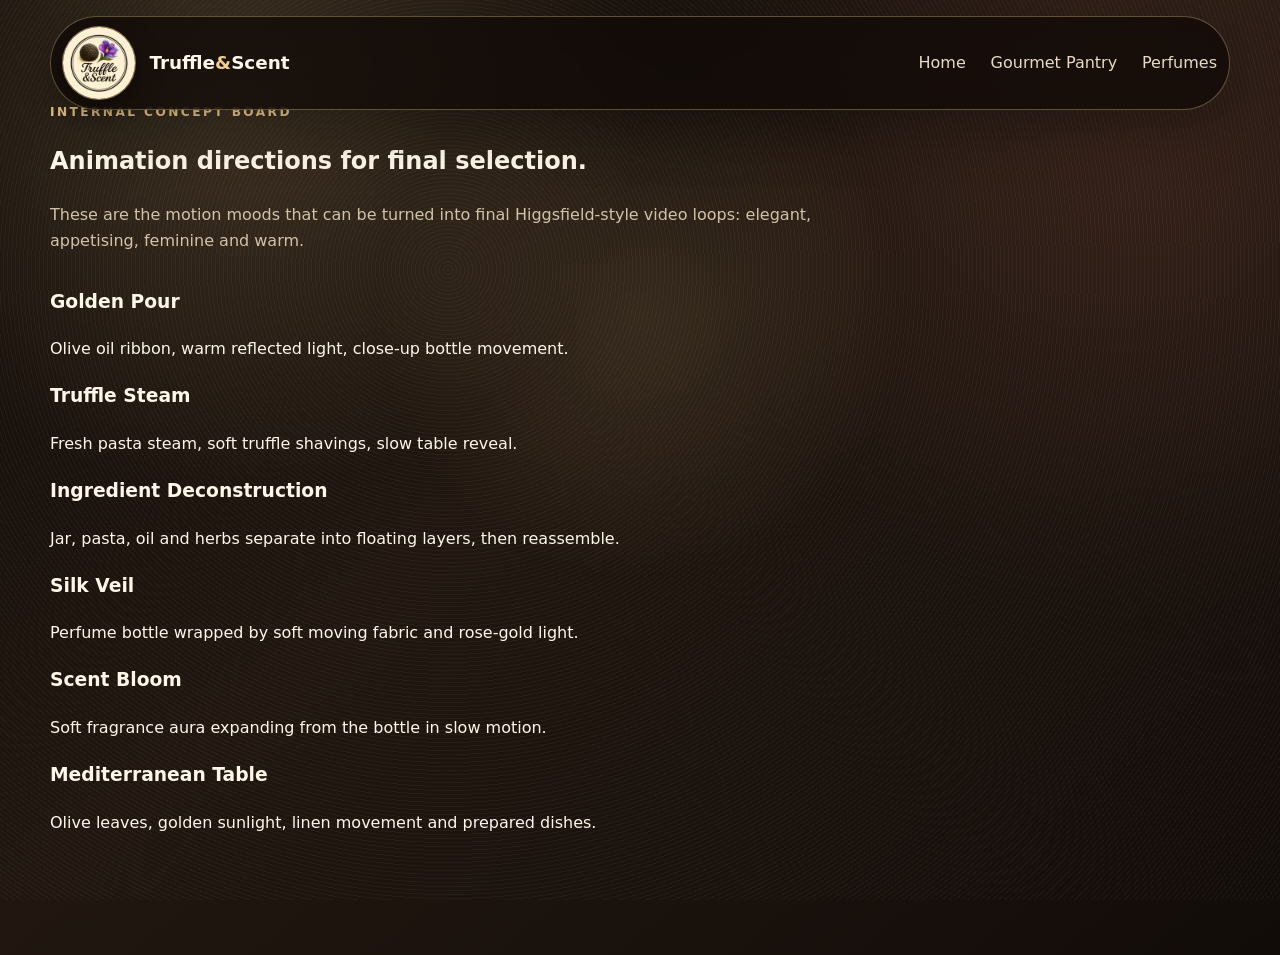
==== commit 62df432f: "Add files via upload" ====
--- a/animation-concepts.html
+++ b/animation-concepts.html
@@ -1,4 +1,4 @@
 <!doctype html>
 <html lang="en">
 <head><meta charset="utf-8" /><meta name="viewport" content="width=device-width, initial-scale=1" /><title>Animation Concepts | Truffle &amp; Scent by LEE</title><link rel="icon" href="assets/favicon.png" /><link rel="stylesheet" href="styles.css" /></head>
-<body class="home-page animation-board-page"><div class="page-glow" aria-hidden="true"></div><div class="grain" aria-hidden="true"></div><header class="site-header is-scrolled"><a class="brand" href="./"><img src="assets/logo.webp" alt="Truffle &amp; Scent by LEE logo" /><span>Truffle<span>&amp;</span>Scent</span></a><nav class="site-nav" aria-label="Primary navigation"><a href="./">Home</a><a href="food.html">Gourmet Pantry</a><a href="perfumes.html">Perfumes</a></nav></header><main><section class="section board-hero"><div class="section-heading reveal in-view"><p class="eyebrow">Internal concept board</p><h1>Animation directions for final selection.</h1><p>These are the motion moods that can be turned into final Higgsfield-style video loops: elegant, appetising, feminine and warm.</p></div><div class="sensory-grid motion-grid"><article class="sensory-card"><div class="sensory-visual oil-visual"><span></span><span></span></div><h3>Golden Pour</h3><p>Olive oil ribbon, warm reflected light, close-up bottle movement.</p></article><article class="sensory-card"><div class="sensory-visual steam-visual"><span></span><span></span><span></span></div><h3>Truffle Steam</h3><p>Fresh pasta steam, soft truffle shavings, slow table reveal.</p></article><article class="sensory-card"><div class="sensory-visual deconstruct-visual"><span></span><span></span><span></span><span></span></div><h3>Ingredient Deconstruction</h3><p>Jar, pasta, oil and herbs separate into floating layers, then reassemble.</p></article><article class="sensory-card"><div class="sensory-visual silk-visual"><span></span></div><h3>Silk Veil</h3><p>Perfume bottle wrapped by soft moving fabric and rose-gold light.</p></article><article class="sensory-card"><div class="sensory-visual perfume-visual"><span></span><span></span></div><h3>Scent Bloom</h3><p>Soft fragrance aura expanding from the bottle in slow motion.</p></article><article class="sensory-card"><div class="sensory-visual nature-visual"><span></span><span></span><span></span></div><h3>Mediterranean Table</h3><p>Olive leaves, golden sunlight, linen movement and prepared dishes.</p></article></div></section></main></body></html>+<body class="home-page animation-board-page"><div class="page-glow" aria-hidden="true"></div><div class="grain" aria-hidden="true"></div><header class="site-header is-scrolled"><a class="brand" href="index.html"><img src="assets/logo.webp" alt="Truffle &amp; Scent by LEE logo" /><span>Truffle<span>&amp;</span>Scent</span></a><nav class="site-nav" aria-label="Primary navigation"><a href="index.html">Home</a><a href="food.html">Gourmet Pantry</a><a href="perfumes.html">Perfumes</a></nav></header><main><section class="section board-hero"><div class="section-heading reveal in-view"><p class="eyebrow">Internal concept board</p><h1>Animation directions for final selection.</h1><p>These are the motion moods that can be turned into final Higgsfield-style video loops: elegant, appetising, feminine and warm.</p></div><div class="sensory-grid motion-grid"><article class="sensory-card"><div class="sensory-visual oil-visual"><span></span><span></span></div><h3>Golden Pour</h3><p>Olive oil ribbon, warm reflected light, close-up bottle movement.</p></article><article class="sensory-card"><div class="sensory-visual steam-visual"><span></span><span></span><span></span></div><h3>Truffle Steam</h3><p>Fresh pasta steam, soft truffle shavings, slow table reveal.</p></article><article class="sensory-card"><div class="sensory-visual deconstruct-visual"><span></span><span></span><span></span><span></span></div><h3>Ingredient Deconstruction</h3><p>Jar, pasta, oil and herbs separate into floating layers, then reassemble.</p></article><article class="sensory-card"><div class="sensory-visual silk-visual"><span></span></div><h3>Silk Veil</h3><p>Perfume bottle wrapped by soft moving fabric and rose-gold light.</p></article><article class="sensory-card"><div class="sensory-visual perfume-visual"><span></span><span></span></div><h3>Scent Bloom</h3><p>Soft fragrance aura expanding from the bottle in slow motion.</p></article><article class="sensory-card"><div class="sensory-visual nature-visual"><span></span><span></span><span></span></div><h3>Mediterranean Table</h3><p>Olive leaves, golden sunlight, linen movement and prepared dishes.</p></article></div></section></main></body></html>
--- a/styles.css
+++ b/styles.css
@@ -17,45 +17,36 @@
 *{box-sizing:border-box} html{scroll-behavior:smooth} body{margin:0;min-width:320px;background:radial-gradient(circle at 18% 8%,rgba(242,207,140,.18),transparent 26rem),radial-gradient(circle at 90% 18%,rgba(255,143,118,.10),transparent 28rem),linear-gradient(140deg,#110b08,#211710 45%,#120c09);color:var(--cream);font-family:Optima,Candara,"Segoe UI",system-ui,sans-serif;line-height:1.65;overflow-x:hidden} body.no-scroll{overflow:hidden} a{color:inherit} img{max-width:100%;display:block} button{font:inherit}.skip-link{position:absolute;left:12px;top:12px;z-index:9999;transform:translateY(-160%);background:var(--cream);color:#120b07;padding:.65rem 1rem;border-radius:999px}.skip-link:focus{transform:none}.ambient-canvas{position:fixed;inset:0;width:100%;height:100%;z-index:0;pointer-events:none;opacity:.58}.page-glow,.grain{position:fixed;inset:0;pointer-events:none}.page-glow{z-index:0;background:radial-gradient(circle at var(--mx,50%) var(--my,35%),rgba(242,207,140,.11),transparent 17rem)}.grain{z-index:1;opacity:.08;background-image:repeating-radial-gradient(circle at 35% 30%,rgba(255,255,255,.5) 0 1px,transparent 1px 4px)}main,.site-footer,.site-header{position:relative;z-index:3}.welcome-curtain{position:fixed;inset:0;z-index:9998;display:grid;place-items:center;background:radial-gradient(circle at 50% 42%,rgba(242,207,140,.20),transparent 19rem),linear-gradient(145deg,#0d0806,#21150e 58%,#0b0705);transition:opacity .75s ease,visibility .75s ease}.welcome-curtain.is-hidden{opacity:0;visibility:hidden;pointer-events:none}.welcome-card{display:grid;place-items:center;text-align:center;gap:1rem;padding:2rem}.welcome-card img{width:clamp(92px,13vw,142px);height:clamp(92px,13vw,142px);border-radius:50%;box-shadow:0 0 0 1px rgba(242,207,140,.5),0 24px 70px rgba(0,0,0,.48)}.welcome-card h2{font-family:Georgia,serif;font-size:clamp(2rem,5vw,4.4rem);line-height:.96;margin:0}.welcome-card p{max-width:560px;margin:0;color:var(--cream-soft)}.enter-btn{border:0;border-radius:999px;padding:1rem 1.45rem;background:linear-gradient(135deg,var(--gold-light),var(--gold));color:#1a1009;font-weight:900;cursor:pointer;box-shadow:0 14px 34px rgba(216,164,86,.24)}.site-header{position:fixed;top:16px;left:50%;transform:translateX(-50%);width:var(--container);display:flex;align-items:center;gap:1rem;padding:.62rem .75rem;border:1px solid var(--line);border-radius:999px;background:rgba(16,10,7,.78);backdrop-filter:blur(18px);box-shadow:0 18px 55px rgba(0,0,0,.30);z-index:50}.brand{display:flex;align-items:center;gap:.9rem;text-decoration:none;font-weight:900;font-size:1.15rem;white-space:nowrap}.brand img{width:72px;height:72px;border-radius:50%;object-fit:cover;box-shadow:0 0 0 1px rgba(242,207,140,.55),0 10px 28px rgba(0,0,0,.35)}.brand span span{color:var(--gold-light)}.site-nav{display:flex;align-items:center;gap:clamp(.7rem,2vw,1.55rem);margin-left:auto}.site-nav a{position:relative;text-decoration:none;color:var(--cream-soft);font-size:1rem;transition:color .2s ease,transform .2s ease}.site-nav a::after{content:"";position:absolute;left:0;right:0;bottom:-.35rem;height:2px;border-radius:999px;background:linear-gradient(90deg,var(--gold-light),var(--gold));transform:scaleX(0);transform-origin:left;transition:transform .22s ease}.site-nav a:hover,.site-nav a[aria-current="page"]{color:var(--gold-light);transform:translateY(-1px) scale(1.04)}.site-nav a:hover::after,.site-nav a[aria-current="page"]::after{transform:scaleX(1)}.header-actions{display:flex;align-items:center;gap:.7rem}.menu-toggle{display:none;border:1px solid var(--line);background:rgba(255,255,255,.04);color:var(--cream);border-radius:999px;padding:.65rem .95rem}.contact-cta,.sound-toggle{display:inline-flex;align-items:center;justify-content:center;gap:.55rem;min-height:48px;border-radius:999px;text-decoration:none;font-weight:900;white-space:nowrap}.contact-cta{padding:.85rem 1.25rem;background:linear-gradient(135deg,var(--gold-light),var(--gold));color:#1b1008;box-shadow:0 14px 28px rgba(216,164,86,.2)}.sound-toggle{border:1px solid var(--line);background:rgba(255,255,255,.08);color:var(--cream);padding:.8rem 1rem;cursor:pointer}.sound-toggle.is-playing{background:linear-gradient(135deg,var(--gold-light),var(--gold));color:#1b1008}.sound-icon{width:20px;height:20px;border-radius:50%;box-shadow:inset 0 0 0 2px currentColor;position:relative}.sound-icon::after{content:"";position:absolute;left:7px;top:5px;border-left:7px solid currentColor;border-top:5px solid transparent;border-bottom:5px solid transparent}.sound-toggle.is-playing .sound-icon::after{left:6px;top:5px;width:8px;height:10px;border:0;border-left:3px solid currentColor;border-right:3px solid currentColor}.hero{position:relative;width:var(--container);margin:0 auto;padding:clamp(8.2rem,13vw,11rem) 0 clamp(4rem,8vw,6rem);display:grid;grid-template-columns:minmax(0,.95fr) minmax(360px,1.05fr);gap:clamp(2rem,5vw,4rem);align-items:center;min-height:100svh}.hero-copy{position:relative;z-index:4}.eyebrow{margin:0 0 .85rem;color:var(--gold-light);text-transform:uppercase;letter-spacing:.20em;font-weight:900;font-size:.76rem}.hero h1,.section h2,.page-title h1{font-family:Georgia,"Times New Roman",serif;font-weight:700;letter-spacing:-.045em;line-height:.96;margin:0}.hero h1{font-size:clamp(3rem,5.6vw,6.2rem);max-width:9.8ch}.accent-word{background:linear-gradient(100deg,var(--gold-light),var(--rose),var(--gold-light));background-size:220% 100%;-webkit-background-clip:text;background-clip:text;color:transparent;animation:accentSweep 8s ease-in-out infinite}.hero-lede{max-width:620px;margin:1.25rem 0 0;color:#f2e8d8;font-size:clamp(1.06rem,1.5vw,1.24rem)}.hero-actions{display:flex;gap:.85rem;flex-wrap:wrap;margin-top:2rem}.btn{display:inline-flex;align-items:center;justify-content:center;min-height:52px;border-radius:999px;padding:.9rem 1.25rem;text-decoration:none;font-weight:900;transition:transform .2s ease,box-shadow .2s ease}.btn:hover{transform:translateY(-2px)}.btn.primary{background:linear-gradient(135deg,var(--gold-light),var(--gold));color:#1b1008;box-shadow:0 14px 30px rgba(216,164,86,.22)}.btn.secondary{border:1px solid var(--line);background:rgba(255,255,255,.05);color:var(--cream)}.hero-whisper{margin:1rem 0 0;color:rgba(255,247,234,.72);font-style:italic}.trust-list{display:flex;flex-wrap:wrap;gap:.7rem;list-style:none;padding:0;margin:1.4rem 0 0;color:var(--muted)}.trust-list li{border:1px solid rgba(242,207,140,.23);background:rgba(255,255,255,.04);border-radius:999px;padding:.48rem .72rem}.particle-stage{position:relative;min-height:620px;display:grid;place-items:center;overflow:visible;z-index:2;transform:translateY(28px)}.hero-particle-canvas{position:absolute;inset:-90px -80px;width:calc(100% + 160px);height:calc(100% + 180px);z-index:1;pointer-events:none}.logo-core{position:relative;z-index:3;display:grid;place-items:center;text-align:center;gap:.8rem;transform:translateY(-20px)}.logo-core img{width:clamp(170px,22vw,260px);height:clamp(170px,22vw,260px);border-radius:50%;box-shadow:0 18px 50px rgba(0,0,0,.34),0 0 0 1px rgba(242,207,140,.4);transition:transform .25s ease}.logo-core img:hover{transform:scale(1.03)}.logo-core span{display:inline-block;background:rgba(255,247,234,.78);color:#392316;padding:.28rem .65rem;letter-spacing:.20em;text-transform:uppercase;font-weight:900;font-size:.78rem}.intro-strip{width:var(--container);margin:0 auto;display:grid;grid-template-columns:repeat(3,1fr);border:1px solid var(--line);border-radius:28px;overflow:hidden;background:rgba(242,207,140,.18);box-shadow:var(--shadow)}.intro-strip article{padding:1.2rem;background:rgba(38,24,16,.78)}.intro-strip strong{display:block;color:var(--gold-light);font-family:Georgia,serif;font-size:1.15rem}.intro-strip span{color:var(--cream-soft)}.section{position:relative;width:var(--container);margin:0 auto;padding:clamp(4rem,8vw,7rem) 0}.section-heading{max-width:790px;margin-bottom:2rem}.section h2{font-size:clamp(2.35rem,4.7vw,4.8rem)}.section-heading p:not(.eyebrow),.story-copy p,.card p,.product-card p,.meal-card p,.contact-card p,.location-copy p{color:var(--muted)}.grid-2,.edit-grid,.location-grid{display:grid;grid-template-columns:repeat(2,minmax(0,1fr));gap:1.2rem}.edit-card,.product-card,.meal-card,.contact-card,.location-copy,.order-card{position:relative;overflow:hidden;border:1px solid rgba(242,207,140,.20);border-radius:var(--radius);background:linear-gradient(145deg,rgba(255,255,255,.07),rgba(255,255,255,.025)),var(--card);box-shadow:var(--shadow)}.edit-card img{width:100%;height:330px;object-fit:cover;transition:transform .7s ease}.edit-card:hover img{transform:scale(1.035)}.edit-card div{padding:1.35rem}.text-link{display:inline-flex;margin-top:.6rem;color:var(--gold-light);font-weight:900;text-decoration:none}.text-link::after{content:"→";margin-left:.45rem;transition:transform .2s ease}.text-link:hover::after{transform:translateX(4px)}.signature-grid,.product-grid,.meal-grid,.contact-grid{display:grid;grid-template-columns:repeat(3,minmax(0,1fr));gap:1rem}.product-grid{grid-template-columns:repeat(4,minmax(0,1fr))}.meal-grid{grid-template-columns:repeat(5,minmax(0,1fr))}.product-card{padding:1rem;display:flex;flex-direction:column}.product-media{aspect-ratio:1;border-radius:22px;background:#fff7ec;display:grid;place-items:center;overflow:hidden;margin-bottom:.9rem}.product-media img{width:100%;height:100%;object-fit:contain;padding:.35rem;transition:transform .55s ease;animation:productBreathe 7s ease-in-out infinite}.product-card:hover .product-media img{transform:scale(1.06)}.product-card h3{font-size:1.23rem;line-height:1.1;margin:.35rem 0}.product-kicker{color:var(--gold-light);text-transform:uppercase;letter-spacing:.14em;font-size:.68rem;font-weight:900}.meal-card img,.signature-card img{width:100%;aspect-ratio:1.18;object-fit:cover;transition:transform .65s ease}.meal-card:hover img,.signature-card:hover img{transform:scale(1.04)}.meal-card div,.signature-card div,.contact-card{padding:1.1rem}.story-section{display:grid;grid-template-columns:minmax(280px,430px) 1fr;gap:clamp(2rem,5vw,4rem);align-items:center}.story-media{border-radius:var(--radius);overflow:hidden;border:1px solid var(--line);box-shadow:var(--shadow)}.story-media img{width:100%;height:100%;object-fit:cover}.real-map{position:relative;min-height:540px;border-radius:var(--radius);overflow:hidden;border:1px solid var(--line);background:#eef0e8}.real-map iframe{width:100%;height:540px;border:0}.map-open-link{position:absolute;left:16px;bottom:16px;padding:.68rem .9rem;border-radius:999px;background:rgba(20,13,10,.82);border:1px solid var(--line);text-decoration:none;font-weight:900}.location-copy{padding:clamp(1.4rem,3vw,2rem);display:flex;flex-direction:column;justify-content:center}.location-copy h3{font-family:Georgia,serif;font-size:clamp(2rem,4vw,3.5rem);line-height:1;margin:.2rem 0 1rem}.location-buttons{display:flex;flex-wrap:wrap;gap:.6rem;margin:1rem 0}.location-buttons button{border:1px solid var(--line);border-radius:999px;background:rgba(255,255,255,.05);color:var(--cream);padding:.58rem .85rem;font-weight:900;cursor:pointer}.location-buttons button:hover,.location-buttons button.is-active{background:linear-gradient(135deg,var(--gold-light),var(--gold));color:#1b1008}.order-card{text-align:center;padding:clamp(1.6rem,4vw,3rem)}.order-card p{max-width:650px;margin-inline:auto}.contact-grid{grid-template-columns:repeat(4,minmax(0,1fr));margin-top:1.4rem}.contact-grid a{padding:1rem;border-radius:22px;border:1px solid rgba(242,207,140,.18);background:rgba(255,255,255,.045);text-decoration:none;overflow-wrap:anywhere;transition:transform .2s ease,border-color .2s ease}.contact-grid a:hover{transform:translateY(-3px);border-color:var(--line)}.contact-grid span{display:block;color:var(--muted);font-size:.9rem}.contact-grid strong{color:var(--cream)}.page-title{width:var(--container);margin:0 auto;padding:clamp(8rem,12vw,10rem) 0 2.2rem}.page-title h1{font-size:clamp(3rem,6vw,6rem);max-width:900px}.compact-hero{min-height:auto;padding-bottom:4rem}.fragrance-grid,.ritual-grid{display:grid;grid-template-columns:repeat(2,minmax(0,1fr));gap:1.1rem}.ritual-grid{grid-template-columns:repeat(3,minmax(0,1fr))}.site-footer{width:var(--container);margin:0 auto;padding:2rem 0 3rem;display:flex;align-items:center;justify-content:space-between;gap:1rem;color:var(--muted);border-top:1px solid rgba(242,207,140,.18)}.site-footer img{width:56px;height:56px;border-radius:50%}.site-footer nav{display:flex;gap:1rem}.site-footer a{text-decoration:none;color:var(--cream-soft)}.reveal{opacity:0;transform:translateY(24px);transition:opacity .75s ease,transform .75s ease}.reveal.in-view{opacity:1;transform:none}@keyframes accentSweep{0%,100%{background-position:0 50%}50%{background-position:100% 50%}}@keyframes productBreathe{0%,100%{transform:scale(.98)}50%{transform:scale(1.025)}}@media (max-height:820px) and (min-width:901px){.hero{padding-top:8.8rem}.particle-stage{min-height:520px;transform:translateY(56px)}.logo-core{transform:translateY(0)}.logo-core img{width:190px;height:190px}.hero-particle-canvas{inset:-60px -70px}}@media (max-width:1100px){.hero{grid-template-columns:1fr;gap:1rem}.hero h1{max-width:11ch}.particle-stage{min-height:480px;transform:translateY(0)}.signature-grid,.product-grid{grid-template-columns:repeat(3,minmax(0,1fr))}.meal-grid{grid-template-columns:repeat(3,minmax(0,1fr))}.contact-grid{grid-template-columns:repeat(2,minmax(0,1fr))}.story-section,.location-grid{grid-template-columns:1fr}}@media (max-width:820px){:root{--container:min(100vw - 28px,1180px)}.site-header{position:sticky;top:10px;left:auto;transform:none;width:var(--container);margin:10px auto 0;border-radius:28px;display:grid;grid-template-columns:auto 1fr auto;gap:.65rem;padding:.65rem;align-items:center}.brand img{width:64px;height:64px}.brand{font-size:1.05rem}.menu-toggle{display:inline-flex;justify-self:end}.site-nav{display:none;grid-column:1/-1;margin:0;padding:.65rem;border-top:1px solid rgba(242,207,140,.18);flex-direction:column;align-items:stretch;gap:.1rem}.site-nav.is-open{display:flex}.site-nav a{padding:.45rem .3rem}.header-actions{grid-column:1/-1;display:grid;grid-template-columns:1fr 1fr;gap:.65rem;width:100%}.sound-toggle,.contact-cta{width:100%;min-height:42px;padding:.72rem .85rem}.hero{padding-top:2rem;min-height:auto;display:flex;flex-direction:column}.hero-copy{order:1}.particle-stage{order:2;width:100%;min-height:380px;margin-top:.75rem}.hero h1{font-size:clamp(2.75rem,12.5vw,4.6rem);max-width:none}.hero-lede{font-size:1.03rem}.hero-actions{flex-direction:column}.btn{width:100%}.intro-strip{grid-template-columns:1fr;margin-top:1.4rem}.edit-grid,.grid-2,.fragrance-grid,.ritual-grid,.signature-grid,.product-grid,.meal-grid,.contact-grid{grid-template-columns:1fr}.page-title{padding-top:2rem}.page-title h1{font-size:clamp(2.8rem,12vw,4.4rem)}.real-map,.real-map iframe{min-height:420px;height:420px}.site-footer{flex-direction:column;text-align:center}.site-footer nav{flex-wrap:wrap;justify-content:center}}@media (max-width:480px){.brand img{width:58px;height:58px}.brand{gap:.7rem}.hero{padding-top:1.5rem}.particle-stage{min-height:330px}.logo-core img{width:155px;height:155px}.logo-core span{font-size:.66rem;letter-spacing:.15em}.hero h1{font-size:clamp(2.45rem,13vw,3.75rem)}.hero-particle-canvas{inset:-55px -45px;width:calc(100% + 90px);height:calc(100% + 110px)}}@media (prefers-reduced-motion:reduce){*,*::before,*::after{animation-duration:.01ms!important;animation-iteration-count:1!important;transition-duration:.01ms!important}.ambient-canvas,.hero-particle-canvas{display:none}.welcome-curtain{display:none}.reveal{opacity:1;transform:none}}
 .product-card button{align-self:flex-start;margin-top:auto}.product-dialog{max-width:min(560px,calc(100vw - 32px));border:1px solid var(--line);border-radius:28px;padding:1.6rem;background:linear-gradient(145deg,#2b1b13,#110b08);color:var(--cream);box-shadow:var(--shadow)}.product-dialog::backdrop{background:rgba(0,0,0,.64);backdrop-filter:blur(4px)}.product-dialog h2{font-family:Georgia,serif;font-size:clamp(2rem,5vw,3.2rem);line-height:1;margin:.3rem 0}.product-dialog p:not(.eyebrow){color:var(--cream-soft)}.dialog-close{position:absolute;right:12px;top:10px;width:38px;height:38px;border-radius:50%;border:1px solid var(--line);background:rgba(255,255,255,.06);color:var(--cream);cursor:pointer;font-size:1.35rem}.contact-card h3{font-family:Georgia,serif;font-size:clamp(1.6rem,3vw,2.6rem);line-height:1.05;margin:.3rem 0 .6rem}.signature-card{position:relative;overflow:hidden;border:1px solid rgba(242,207,140,.20);border-radius:var(--radius);background:linear-gradient(145deg,rgba(255,255,255,.07),rgba(255,255,255,.025)),var(--card);box-shadow:var(--shadow)}.signature-card div{padding:1.1rem}.signature-card p{color:var(--muted)}
 
-
-/* --- June 13 responsive particle + product scaling refinement --- */
-.ambient-canvas{position:fixed;inset:0;width:100vw;height:100vh;z-index:0;pointer-events:none;opacity:.78;mix-blend-mode:screen}.page-glow{background:radial-gradient(circle at var(--mx,50%) var(--my,45%),rgba(242,207,140,.10),transparent 22rem)}.site-header{z-index:80}.brand img{width:76px;height:76px}.hero{overflow:visible}.particle-stage{position:relative;overflow:visible;min-height:620px;display:grid;place-items:center;isolation:isolate;transform:translateY(70px)}.hero-particle-canvas{position:absolute;inset:-190px -220px;width:calc(100% + 440px);height:calc(100% + 380px);z-index:0;pointer-events:none;overflow:visible}.logo-core{position:relative;z-index:2;transform:none}.logo-core img{width:clamp(190px,22vw,270px);height:clamp(190px,22vw,270px);border-radius:50%;box-shadow:0 20px 54px rgba(0,0,0,.32),0 0 0 1px rgba(242,207,140,.48)}.logo-core span{background:rgba(255,247,234,.82);color:#342113}.hero-home{align-items:start}.hero-home .hero-copy{padding-top:2rem}.hero-whisper{color:rgba(255,247,234,.78);font-style:italic}.mini-constellation{display:none!important}.product-card>img,.product-card .product-media{width:100%;height:clamp(230px,20vw,310px);aspect-ratio:auto;border-radius:24px;background:#fff7ec;object-fit:contain;padding:.5rem;margin-bottom:1rem;transition:transform .55s ease;animation:productBreathe 7s ease-in-out infinite}.product-card:hover>img,.product-card:hover .product-media img{transform:scale(1.07)}.product-card .product-media img{width:100%;height:100%;object-fit:contain;padding:.15rem}.product-card{padding:1rem 1rem 1.1rem}.product-grid{gap:1.15rem}.btn::after,.product-card::after,.edit-card::after,.order-card::after,.fragrance-item::after{display:none!important}.contact-particle-canvas{position:absolute;inset:-190px -220px!important;width:calc(100% + 440px)!important;height:calc(100% + 380px)!important}.contact-constellation,.constellation-stage{overflow:visible!important;transform:translateY(70px)}.constellation-centre{position:relative;z-index:2}.constellation-centre img{box-shadow:0 20px 54px rgba(0,0,0,.32),0 0 0 1px rgba(242,207,140,.48)}@media (max-height:900px) and (min-width:901px){.hero{padding-top:9.5rem;min-height:760px}.particle-stage{min-height:560px;transform:translateY(92px)}.hero-particle-canvas{inset:-210px -240px;width:calc(100% + 480px);height:calc(100% + 420px)}.logo-core img{width:220px;height:220px}.contact-constellation,.constellation-stage{transform:translateY(95px)}}@media (min-width:1101px){.hero{grid-template-columns:minmax(0,.94fr) minmax(420px,1.06fr)}.particle-stage{margin-top:1.5rem}}@media (max-width:1100px){.particle-stage{min-height:520px;transform:translateY(34px)}.hero-particle-canvas{inset:-160px -150px;width:calc(100% + 300px);height:calc(100% + 320px)}.product-grid{grid-template-columns:repeat(2,minmax(0,1fr))}.product-card>img,.product-card .product-media{height:clamp(260px,34vw,350px)}}@media (max-width:820px){.site-header{position:sticky}.brand img{width:64px;height:64px}.hero{padding-top:2.2rem;min-height:auto}.particle-stage{order:2;min-height:390px;transform:translateY(0);margin-top:1rem}.hero-particle-canvas{inset:-110px -80px;width:calc(100% + 160px);height:calc(100% + 220px)}.logo-core img{width:160px;height:160px}.product-grid{grid-template-columns:1fr}.product-card>img,.product-card .product-media{height:min(360px,72vw);padding:.35rem}.contact-constellation,.constellation-stage{transform:translateY(0)}}@media (max-width:480px){.particle-stage{min-height:335px}.hero-particle-canvas{inset:-100px -65px;width:calc(100% + 130px);height:calc(100% + 200px)}.logo-core img{width:145px;height:145px}.product-card>img,.product-card .product-media{height:min(330px,78vw)}}
-
-
-/* --- final safety pass: keep hero constellation below header and make particles richer --- */
-.site-header{background:rgba(16,10,7,.95);}
-.ambient-canvas{opacity:.66;}
-.hero-particle-canvas{top:0!important;left:-110px!important;right:-110px!important;bottom:-95px!important;inset:auto!important;width:calc(100% + 220px)!important;height:calc(100% + 95px)!important;}
-.particle-stage{overflow:visible;transform:none!important;margin-top:clamp(2.5rem,5vh,4.5rem);min-height:560px;}
-.logo-core{transform:translateY(32px)!important;}
-.logo-core span{background:rgba(255,247,234,.86);}
-.product-media img{width:112%;height:112%;padding:0;}
-.product-card:hover .product-media img{transform:scale(1.1);}
-@media (min-width:821px){
-  .hero{padding-top:clamp(10rem,15vh,12rem);align-items:start;}
-  .particle-stage{align-self:start;margin-top:clamp(2.8rem,6vh,5rem);}
-  .logo-core img{width:clamp(185px,18vw,250px);height:clamp(185px,18vw,250px);}
-}
-@media (max-height:820px) and (min-width:901px){
-  .hero{padding-top:10.4rem;}
-  .particle-stage{min-height:500px;margin-top:4.2rem!important;transform:none!important;}
-  .logo-core{transform:translateY(34px)!important;}
-  .logo-core img{width:190px;height:190px;}
-  .hero-particle-canvas{top:0!important;left:-100px!important;right:-100px!important;bottom:-80px!important;width:calc(100% + 200px)!important;height:calc(100% + 80px)!important;}
-}
-@media (max-width:1100px) and (min-width:821px){
-  .hero{padding-top:10rem;}
-  .particle-stage{margin-top:3rem!important;min-height:500px;}
-}
-@media (max-width:820px){
-  .site-header{background:rgba(16,10,7,.96);}
-  .hero{padding-top:2.25rem;}
-  .particle-stage{margin-top:1.25rem;min-height:390px;}
-  .hero-particle-canvas{top:0!important;left:-55px!important;right:-55px!important;bottom:-60px!important;width:calc(100% + 110px)!important;height:calc(100% + 60px)!important;}
-  .logo-core{transform:translateY(20px)!important;}
-}
-@media (max-width:480px){
-  .particle-stage{min-height:350px;margin-top:1rem;}
-  .hero-particle-canvas{top:0!important;left:-40px!important;right:-40px!important;bottom:-50px!important;width:calc(100% + 80px)!important;height:calc(100% + 50px)!important;}
-  .product-media img{width:118%;height:118%;}
-}
+/* --- content expansion: professional recipe displays and product detail panels --- */
+.recipe-showcase { padding-top: clamp(4rem, 7vw, 6.5rem); }
+.recipe-grid { display: grid; grid-template-columns: repeat(2, minmax(0, 1fr)); gap: 1.2rem; }
+.recipe-card { position: relative; overflow: hidden; display: grid; grid-template-columns: minmax(210px, .95fr) 1.05fr; min-height: 360px; border: 1px solid rgba(242,207,140,.22); border-radius: var(--radius); background: linear-gradient(145deg, rgba(255,255,255,.075), rgba(255,255,255,.025)), var(--card); box-shadow: var(--shadow); }
+.recipe-card img { width: 100%; height: 100%; object-fit: cover; transition: transform .8s ease; }
+.recipe-card:hover img { transform: scale(1.05); }
+.recipe-body { padding: clamp(1.2rem, 2.5vw, 1.8rem); display: flex; flex-direction: column; justify-content: center; }
+.recipe-body h3 { font-family: Georgia, serif; font-size: clamp(1.6rem, 3vw, 2.55rem); line-height: 1.02; margin: 0 0 .75rem; }
+.recipe-body p, .recipe-body li { color: var(--muted); }
+.recipe-body ul { margin: .5rem 0 .8rem; padding-left: 1.1rem; }
+.recipe-body strong { color: var(--gold-light); font-weight: 900; }
+.tip-grid { display: grid; grid-template-columns: repeat(4, minmax(0, 1fr)); gap: 1rem; }
+.tip-card { border: 1px solid rgba(242,207,140,.2); border-radius: var(--radius); background: linear-gradient(145deg, rgba(255,255,255,.065), rgba(255,255,255,.02)), rgba(33,21,14,.78); box-shadow: var(--shadow); padding: 1.2rem; }
+.tip-card span { display: inline-grid; place-items: center; width: 42px; height: 42px; margin-bottom: 1rem; border-radius: 50%; background: linear-gradient(135deg, var(--gold-light), var(--gold)); color: #1b1008; font-weight: 900; }
+.tip-card h3 { font-family: Georgia, serif; font-size: 1.35rem; margin: 0 0 .45rem; }
+.tip-card p { color: var(--muted); margin: 0; }
+.product-card { padding: 1.05rem; }
+.product-card .product-media { aspect-ratio: .95; margin-bottom: 1rem; background: radial-gradient(circle at 50% 42%, #fffaf0, #f8ead4 75%); border: 1px solid rgba(242,207,140,.24); box-shadow: inset 0 0 0 1px rgba(255,255,255,.45); }
+.product-card .product-media img { width: 100%; height: 100%; object-fit: cover; padding: 0; transform: scale(1.03); }
+.product-card:hover .product-media img { transform: scale(1.12); }
+.product-card p { min-height: 7.2em; }
+.product-detail-link, .product-card button { margin-top: auto; border: 1px solid rgba(242,207,140,.35); border-radius: 999px; background: rgba(255,255,255,.055); color: var(--cream); padding: .65rem .9rem; font-weight: 900; cursor: pointer; transition: background .2s ease, transform .2s ease, border-color .2s ease; }
+.product-detail-link:hover, .product-card button:hover { background: linear-gradient(135deg, rgba(242,207,140,.24), rgba(216,164,86,.18)); border-color: rgba(242,207,140,.58); transform: translateY(-2px); }
+.product-detail-dialog { max-width: min(820px, calc(100vw - 32px)); }
+.product-detail-dialog > p[data-dialog-copy] { font-size: 1.03rem; line-height: 1.7; }
+.dialog-info-grid { display: grid; grid-template-columns: repeat(3, minmax(0, 1fr)); gap: .85rem; margin: 1.2rem 0 1.4rem; }
+.dialog-info-grid article { border: 1px solid rgba(242,207,140,.2); border-radius: 18px; background: rgba(255,255,255,.045); padding: 1rem; }
+.dialog-info-grid strong { display: block; color: var(--gold-light); margin-bottom: .35rem; }
+.dialog-info-grid span { color: var(--cream-soft); }
+.spacious-contact-grid { gap: 1rem; }
+.spacious-contact-grid a { min-height: 112px; display: flex; flex-direction: column; justify-content: center; gap: .25rem; }
+@media (max-width: 1100px) { .recipe-grid { grid-template-columns: 1fr; } .tip-grid { grid-template-columns: repeat(2, minmax(0, 1fr)); } }
+@media (max-width: 820px) { .recipe-card { grid-template-columns: 1fr; } .recipe-card img { aspect-ratio: 1.35; } .tip-grid, .dialog-info-grid { grid-template-columns: 1fr; } .product-card p { min-height: auto; } }
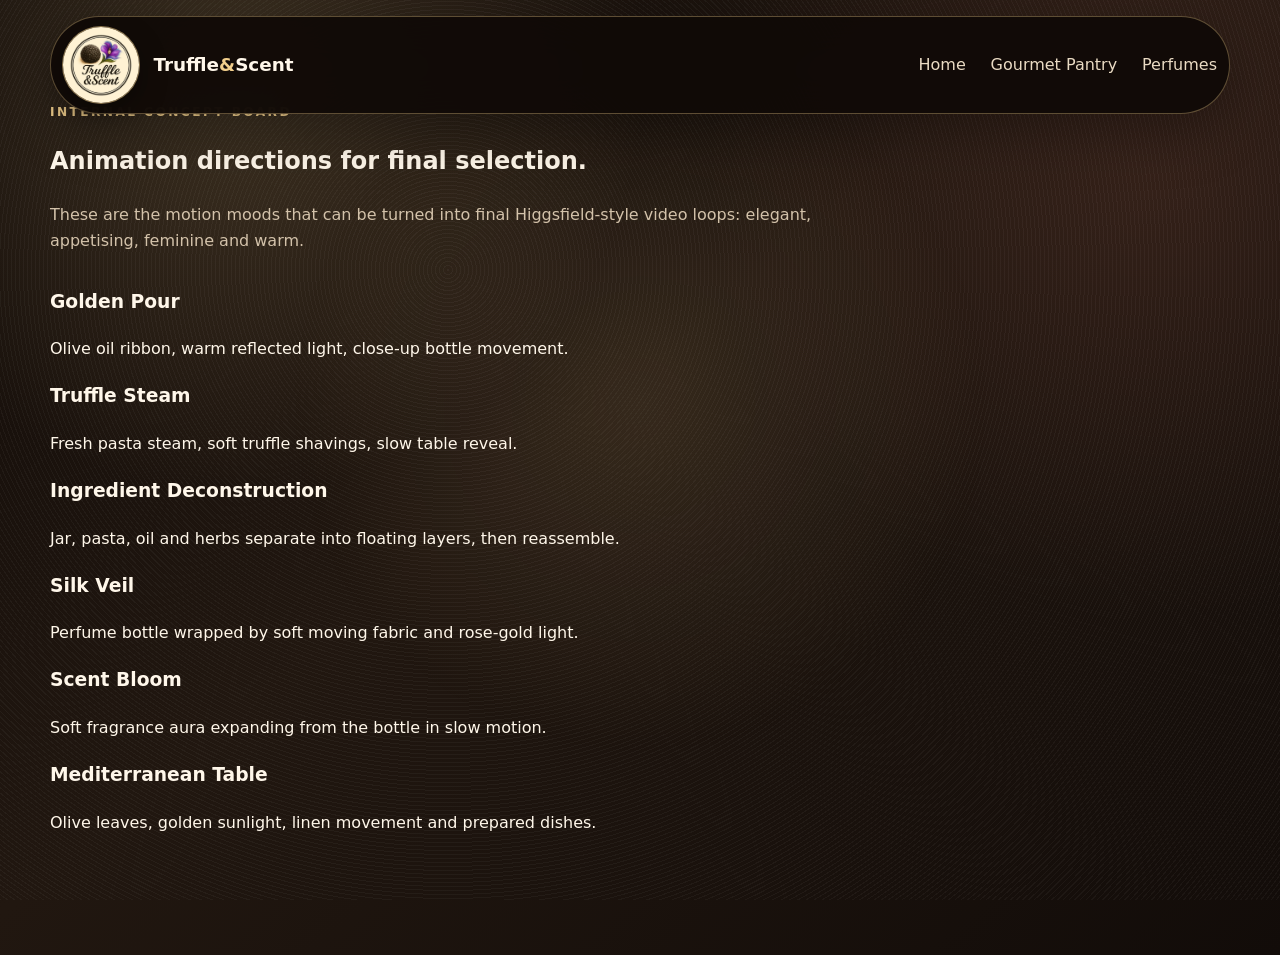
==== commit c1535183: "Add files via upload" ====
--- a/animation-concepts.html
+++ b/animation-concepts.html
@@ -1,4 +1,4 @@
 <!doctype html>
 <html lang="en">
 <head><meta charset="utf-8" /><meta name="viewport" content="width=device-width, initial-scale=1" /><title>Animation Concepts | Truffle &amp; Scent by LEE</title><link rel="icon" href="assets/favicon.png" /><link rel="stylesheet" href="styles.css" /></head>
-<body class="home-page animation-board-page"><div class="page-glow" aria-hidden="true"></div><div class="grain" aria-hidden="true"></div><header class="site-header is-scrolled"><a class="brand" href="index.html"><img src="assets/logo.webp" alt="Truffle &amp; Scent by LEE logo" /><span>Truffle<span>&amp;</span>Scent</span></a><nav class="site-nav" aria-label="Primary navigation"><a href="index.html">Home</a><a href="food.html">Gourmet Pantry</a><a href="perfumes.html">Perfumes</a></nav></header><main><section class="section board-hero"><div class="section-heading reveal in-view"><p class="eyebrow">Internal concept board</p><h1>Animation directions for final selection.</h1><p>These are the motion moods that can be turned into final Higgsfield-style video loops: elegant, appetising, feminine and warm.</p></div><div class="sensory-grid motion-grid"><article class="sensory-card"><div class="sensory-visual oil-visual"><span></span><span></span></div><h3>Golden Pour</h3><p>Olive oil ribbon, warm reflected light, close-up bottle movement.</p></article><article class="sensory-card"><div class="sensory-visual steam-visual"><span></span><span></span><span></span></div><h3>Truffle Steam</h3><p>Fresh pasta steam, soft truffle shavings, slow table reveal.</p></article><article class="sensory-card"><div class="sensory-visual deconstruct-visual"><span></span><span></span><span></span><span></span></div><h3>Ingredient Deconstruction</h3><p>Jar, pasta, oil and herbs separate into floating layers, then reassemble.</p></article><article class="sensory-card"><div class="sensory-visual silk-visual"><span></span></div><h3>Silk Veil</h3><p>Perfume bottle wrapped by soft moving fabric and rose-gold light.</p></article><article class="sensory-card"><div class="sensory-visual perfume-visual"><span></span><span></span></div><h3>Scent Bloom</h3><p>Soft fragrance aura expanding from the bottle in slow motion.</p></article><article class="sensory-card"><div class="sensory-visual nature-visual"><span></span><span></span><span></span></div><h3>Mediterranean Table</h3><p>Olive leaves, golden sunlight, linen movement and prepared dishes.</p></article></div></section></main></body></html>+<body class="home-page animation-board-page"><div class="page-glow" aria-hidden="true"></div><div class="grain" aria-hidden="true"></div><header class="site-header is-scrolled"><a class="brand" href="./"><img src="assets/logo.webp" alt="Truffle &amp; Scent by LEE logo" /><span>Truffle<span>&amp;</span>Scent</span></a><nav class="site-nav" aria-label="Primary navigation"><a href="./">Home</a><a href="food.html">Gourmet Pantry</a><a href="perfumes.html">Perfumes</a></nav></header><main><section class="section board-hero"><div class="section-heading reveal in-view"><p class="eyebrow">Internal concept board</p><h1>Animation directions for final selection.</h1><p>These are the motion moods that can be turned into final Higgsfield-style video loops: elegant, appetising, feminine and warm.</p></div><div class="sensory-grid motion-grid"><article class="sensory-card"><div class="sensory-visual oil-visual"><span></span><span></span></div><h3>Golden Pour</h3><p>Olive oil ribbon, warm reflected light, close-up bottle movement.</p></article><article class="sensory-card"><div class="sensory-visual steam-visual"><span></span><span></span><span></span></div><h3>Truffle Steam</h3><p>Fresh pasta steam, soft truffle shavings, slow table reveal.</p></article><article class="sensory-card"><div class="sensory-visual deconstruct-visual"><span></span><span></span><span></span><span></span></div><h3>Ingredient Deconstruction</h3><p>Jar, pasta, oil and herbs separate into floating layers, then reassemble.</p></article><article class="sensory-card"><div class="sensory-visual silk-visual"><span></span></div><h3>Silk Veil</h3><p>Perfume bottle wrapped by soft moving fabric and rose-gold light.</p></article><article class="sensory-card"><div class="sensory-visual perfume-visual"><span></span><span></span></div><h3>Scent Bloom</h3><p>Soft fragrance aura expanding from the bottle in slow motion.</p></article><article class="sensory-card"><div class="sensory-visual nature-visual"><span></span><span></span><span></span></div><h3>Mediterranean Table</h3><p>Olive leaves, golden sunlight, linen movement and prepared dishes.</p></article></div></section></main></body></html>
--- a/styles.css
+++ b/styles.css
@@ -17,36 +17,49 @@
 *{box-sizing:border-box} html{scroll-behavior:smooth} body{margin:0;min-width:320px;background:radial-gradient(circle at 18% 8%,rgba(242,207,140,.18),transparent 26rem),radial-gradient(circle at 90% 18%,rgba(255,143,118,.10),transparent 28rem),linear-gradient(140deg,#110b08,#211710 45%,#120c09);color:var(--cream);font-family:Optima,Candara,"Segoe UI",system-ui,sans-serif;line-height:1.65;overflow-x:hidden} body.no-scroll{overflow:hidden} a{color:inherit} img{max-width:100%;display:block} button{font:inherit}.skip-link{position:absolute;left:12px;top:12px;z-index:9999;transform:translateY(-160%);background:var(--cream);color:#120b07;padding:.65rem 1rem;border-radius:999px}.skip-link:focus{transform:none}.ambient-canvas{position:fixed;inset:0;width:100%;height:100%;z-index:0;pointer-events:none;opacity:.58}.page-glow,.grain{position:fixed;inset:0;pointer-events:none}.page-glow{z-index:0;background:radial-gradient(circle at var(--mx,50%) var(--my,35%),rgba(242,207,140,.11),transparent 17rem)}.grain{z-index:1;opacity:.08;background-image:repeating-radial-gradient(circle at 35% 30%,rgba(255,255,255,.5) 0 1px,transparent 1px 4px)}main,.site-footer,.site-header{position:relative;z-index:3}.welcome-curtain{position:fixed;inset:0;z-index:9998;display:grid;place-items:center;background:radial-gradient(circle at 50% 42%,rgba(242,207,140,.20),transparent 19rem),linear-gradient(145deg,#0d0806,#21150e 58%,#0b0705);transition:opacity .75s ease,visibility .75s ease}.welcome-curtain.is-hidden{opacity:0;visibility:hidden;pointer-events:none}.welcome-card{display:grid;place-items:center;text-align:center;gap:1rem;padding:2rem}.welcome-card img{width:clamp(92px,13vw,142px);height:clamp(92px,13vw,142px);border-radius:50%;box-shadow:0 0 0 1px rgba(242,207,140,.5),0 24px 70px rgba(0,0,0,.48)}.welcome-card h2{font-family:Georgia,serif;font-size:clamp(2rem,5vw,4.4rem);line-height:.96;margin:0}.welcome-card p{max-width:560px;margin:0;color:var(--cream-soft)}.enter-btn{border:0;border-radius:999px;padding:1rem 1.45rem;background:linear-gradient(135deg,var(--gold-light),var(--gold));color:#1a1009;font-weight:900;cursor:pointer;box-shadow:0 14px 34px rgba(216,164,86,.24)}.site-header{position:fixed;top:16px;left:50%;transform:translateX(-50%);width:var(--container);display:flex;align-items:center;gap:1rem;padding:.62rem .75rem;border:1px solid var(--line);border-radius:999px;background:rgba(16,10,7,.78);backdrop-filter:blur(18px);box-shadow:0 18px 55px rgba(0,0,0,.30);z-index:50}.brand{display:flex;align-items:center;gap:.9rem;text-decoration:none;font-weight:900;font-size:1.15rem;white-space:nowrap}.brand img{width:72px;height:72px;border-radius:50%;object-fit:cover;box-shadow:0 0 0 1px rgba(242,207,140,.55),0 10px 28px rgba(0,0,0,.35)}.brand span span{color:var(--gold-light)}.site-nav{display:flex;align-items:center;gap:clamp(.7rem,2vw,1.55rem);margin-left:auto}.site-nav a{position:relative;text-decoration:none;color:var(--cream-soft);font-size:1rem;transition:color .2s ease,transform .2s ease}.site-nav a::after{content:"";position:absolute;left:0;right:0;bottom:-.35rem;height:2px;border-radius:999px;background:linear-gradient(90deg,var(--gold-light),var(--gold));transform:scaleX(0);transform-origin:left;transition:transform .22s ease}.site-nav a:hover,.site-nav a[aria-current="page"]{color:var(--gold-light);transform:translateY(-1px) scale(1.04)}.site-nav a:hover::after,.site-nav a[aria-current="page"]::after{transform:scaleX(1)}.header-actions{display:flex;align-items:center;gap:.7rem}.menu-toggle{display:none;border:1px solid var(--line);background:rgba(255,255,255,.04);color:var(--cream);border-radius:999px;padding:.65rem .95rem}.contact-cta,.sound-toggle{display:inline-flex;align-items:center;justify-content:center;gap:.55rem;min-height:48px;border-radius:999px;text-decoration:none;font-weight:900;white-space:nowrap}.contact-cta{padding:.85rem 1.25rem;background:linear-gradient(135deg,var(--gold-light),var(--gold));color:#1b1008;box-shadow:0 14px 28px rgba(216,164,86,.2)}.sound-toggle{border:1px solid var(--line);background:rgba(255,255,255,.08);color:var(--cream);padding:.8rem 1rem;cursor:pointer}.sound-toggle.is-playing{background:linear-gradient(135deg,var(--gold-light),var(--gold));color:#1b1008}.sound-icon{width:20px;height:20px;border-radius:50%;box-shadow:inset 0 0 0 2px currentColor;position:relative}.sound-icon::after{content:"";position:absolute;left:7px;top:5px;border-left:7px solid currentColor;border-top:5px solid transparent;border-bottom:5px solid transparent}.sound-toggle.is-playing .sound-icon::after{left:6px;top:5px;width:8px;height:10px;border:0;border-left:3px solid currentColor;border-right:3px solid currentColor}.hero{position:relative;width:var(--container);margin:0 auto;padding:clamp(8.2rem,13vw,11rem) 0 clamp(4rem,8vw,6rem);display:grid;grid-template-columns:minmax(0,.95fr) minmax(360px,1.05fr);gap:clamp(2rem,5vw,4rem);align-items:center;min-height:100svh}.hero-copy{position:relative;z-index:4}.eyebrow{margin:0 0 .85rem;color:var(--gold-light);text-transform:uppercase;letter-spacing:.20em;font-weight:900;font-size:.76rem}.hero h1,.section h2,.page-title h1{font-family:Georgia,"Times New Roman",serif;font-weight:700;letter-spacing:-.045em;line-height:.96;margin:0}.hero h1{font-size:clamp(3rem,5.6vw,6.2rem);max-width:9.8ch}.accent-word{background:linear-gradient(100deg,var(--gold-light),var(--rose),var(--gold-light));background-size:220% 100%;-webkit-background-clip:text;background-clip:text;color:transparent;animation:accentSweep 8s ease-in-out infinite}.hero-lede{max-width:620px;margin:1.25rem 0 0;color:#f2e8d8;font-size:clamp(1.06rem,1.5vw,1.24rem)}.hero-actions{display:flex;gap:.85rem;flex-wrap:wrap;margin-top:2rem}.btn{display:inline-flex;align-items:center;justify-content:center;min-height:52px;border-radius:999px;padding:.9rem 1.25rem;text-decoration:none;font-weight:900;transition:transform .2s ease,box-shadow .2s ease}.btn:hover{transform:translateY(-2px)}.btn.primary{background:linear-gradient(135deg,var(--gold-light),var(--gold));color:#1b1008;box-shadow:0 14px 30px rgba(216,164,86,.22)}.btn.secondary{border:1px solid var(--line);background:rgba(255,255,255,.05);color:var(--cream)}.hero-whisper{margin:1rem 0 0;color:rgba(255,247,234,.72);font-style:italic}.trust-list{display:flex;flex-wrap:wrap;gap:.7rem;list-style:none;padding:0;margin:1.4rem 0 0;color:var(--muted)}.trust-list li{border:1px solid rgba(242,207,140,.23);background:rgba(255,255,255,.04);border-radius:999px;padding:.48rem .72rem}.particle-stage{position:relative;min-height:620px;display:grid;place-items:center;overflow:visible;z-index:2;transform:translateY(28px)}.hero-particle-canvas{position:absolute;inset:-90px -80px;width:calc(100% + 160px);height:calc(100% + 180px);z-index:1;pointer-events:none}.logo-core{position:relative;z-index:3;display:grid;place-items:center;text-align:center;gap:.8rem;transform:translateY(-20px)}.logo-core img{width:clamp(170px,22vw,260px);height:clamp(170px,22vw,260px);border-radius:50%;box-shadow:0 18px 50px rgba(0,0,0,.34),0 0 0 1px rgba(242,207,140,.4);transition:transform .25s ease}.logo-core img:hover{transform:scale(1.03)}.logo-core span{display:inline-block;background:rgba(255,247,234,.78);color:#392316;padding:.28rem .65rem;letter-spacing:.20em;text-transform:uppercase;font-weight:900;font-size:.78rem}.intro-strip{width:var(--container);margin:0 auto;display:grid;grid-template-columns:repeat(3,1fr);border:1px solid var(--line);border-radius:28px;overflow:hidden;background:rgba(242,207,140,.18);box-shadow:var(--shadow)}.intro-strip article{padding:1.2rem;background:rgba(38,24,16,.78)}.intro-strip strong{display:block;color:var(--gold-light);font-family:Georgia,serif;font-size:1.15rem}.intro-strip span{color:var(--cream-soft)}.section{position:relative;width:var(--container);margin:0 auto;padding:clamp(4rem,8vw,7rem) 0}.section-heading{max-width:790px;margin-bottom:2rem}.section h2{font-size:clamp(2.35rem,4.7vw,4.8rem)}.section-heading p:not(.eyebrow),.story-copy p,.card p,.product-card p,.meal-card p,.contact-card p,.location-copy p{color:var(--muted)}.grid-2,.edit-grid,.location-grid{display:grid;grid-template-columns:repeat(2,minmax(0,1fr));gap:1.2rem}.edit-card,.product-card,.meal-card,.contact-card,.location-copy,.order-card{position:relative;overflow:hidden;border:1px solid rgba(242,207,140,.20);border-radius:var(--radius);background:linear-gradient(145deg,rgba(255,255,255,.07),rgba(255,255,255,.025)),var(--card);box-shadow:var(--shadow)}.edit-card img{width:100%;height:330px;object-fit:cover;transition:transform .7s ease}.edit-card:hover img{transform:scale(1.035)}.edit-card div{padding:1.35rem}.text-link{display:inline-flex;margin-top:.6rem;color:var(--gold-light);font-weight:900;text-decoration:none}.text-link::after{content:"→";margin-left:.45rem;transition:transform .2s ease}.text-link:hover::after{transform:translateX(4px)}.signature-grid,.product-grid,.meal-grid,.contact-grid{display:grid;grid-template-columns:repeat(3,minmax(0,1fr));gap:1rem}.product-grid{grid-template-columns:repeat(4,minmax(0,1fr))}.meal-grid{grid-template-columns:repeat(5,minmax(0,1fr))}.product-card{padding:1rem;display:flex;flex-direction:column}.product-media{aspect-ratio:1;border-radius:22px;background:#fff7ec;display:grid;place-items:center;overflow:hidden;margin-bottom:.9rem}.product-media img{width:100%;height:100%;object-fit:contain;padding:.35rem;transition:transform .55s ease;animation:productBreathe 7s ease-in-out infinite}.product-card:hover .product-media img{transform:scale(1.06)}.product-card h3{font-size:1.23rem;line-height:1.1;margin:.35rem 0}.product-kicker{color:var(--gold-light);text-transform:uppercase;letter-spacing:.14em;font-size:.68rem;font-weight:900}.meal-card img,.signature-card img{width:100%;aspect-ratio:1.18;object-fit:cover;transition:transform .65s ease}.meal-card:hover img,.signature-card:hover img{transform:scale(1.04)}.meal-card div,.signature-card div,.contact-card{padding:1.1rem}.story-section{display:grid;grid-template-columns:minmax(280px,430px) 1fr;gap:clamp(2rem,5vw,4rem);align-items:center}.story-media{border-radius:var(--radius);overflow:hidden;border:1px solid var(--line);box-shadow:var(--shadow)}.story-media img{width:100%;height:100%;object-fit:cover}.real-map{position:relative;min-height:540px;border-radius:var(--radius);overflow:hidden;border:1px solid var(--line);background:#eef0e8}.real-map iframe{width:100%;height:540px;border:0}.map-open-link{position:absolute;left:16px;bottom:16px;padding:.68rem .9rem;border-radius:999px;background:rgba(20,13,10,.82);border:1px solid var(--line);text-decoration:none;font-weight:900}.location-copy{padding:clamp(1.4rem,3vw,2rem);display:flex;flex-direction:column;justify-content:center}.location-copy h3{font-family:Georgia,serif;font-size:clamp(2rem,4vw,3.5rem);line-height:1;margin:.2rem 0 1rem}.location-buttons{display:flex;flex-wrap:wrap;gap:.6rem;margin:1rem 0}.location-buttons button{border:1px solid var(--line);border-radius:999px;background:rgba(255,255,255,.05);color:var(--cream);padding:.58rem .85rem;font-weight:900;cursor:pointer}.location-buttons button:hover,.location-buttons button.is-active{background:linear-gradient(135deg,var(--gold-light),var(--gold));color:#1b1008}.order-card{text-align:center;padding:clamp(1.6rem,4vw,3rem)}.order-card p{max-width:650px;margin-inline:auto}.contact-grid{grid-template-columns:repeat(4,minmax(0,1fr));margin-top:1.4rem}.contact-grid a{padding:1rem;border-radius:22px;border:1px solid rgba(242,207,140,.18);background:rgba(255,255,255,.045);text-decoration:none;overflow-wrap:anywhere;transition:transform .2s ease,border-color .2s ease}.contact-grid a:hover{transform:translateY(-3px);border-color:var(--line)}.contact-grid span{display:block;color:var(--muted);font-size:.9rem}.contact-grid strong{color:var(--cream)}.page-title{width:var(--container);margin:0 auto;padding:clamp(8rem,12vw,10rem) 0 2.2rem}.page-title h1{font-size:clamp(3rem,6vw,6rem);max-width:900px}.compact-hero{min-height:auto;padding-bottom:4rem}.fragrance-grid,.ritual-grid{display:grid;grid-template-columns:repeat(2,minmax(0,1fr));gap:1.1rem}.ritual-grid{grid-template-columns:repeat(3,minmax(0,1fr))}.site-footer{width:var(--container);margin:0 auto;padding:2rem 0 3rem;display:flex;align-items:center;justify-content:space-between;gap:1rem;color:var(--muted);border-top:1px solid rgba(242,207,140,.18)}.site-footer img{width:56px;height:56px;border-radius:50%}.site-footer nav{display:flex;gap:1rem}.site-footer a{text-decoration:none;color:var(--cream-soft)}.reveal{opacity:0;transform:translateY(24px);transition:opacity .75s ease,transform .75s ease}.reveal.in-view{opacity:1;transform:none}@keyframes accentSweep{0%,100%{background-position:0 50%}50%{background-position:100% 50%}}@keyframes productBreathe{0%,100%{transform:scale(.98)}50%{transform:scale(1.025)}}@media (max-height:820px) and (min-width:901px){.hero{padding-top:8.8rem}.particle-stage{min-height:520px;transform:translateY(56px)}.logo-core{transform:translateY(0)}.logo-core img{width:190px;height:190px}.hero-particle-canvas{inset:-60px -70px}}@media (max-width:1100px){.hero{grid-template-columns:1fr;gap:1rem}.hero h1{max-width:11ch}.particle-stage{min-height:480px;transform:translateY(0)}.signature-grid,.product-grid{grid-template-columns:repeat(3,minmax(0,1fr))}.meal-grid{grid-template-columns:repeat(3,minmax(0,1fr))}.contact-grid{grid-template-columns:repeat(2,minmax(0,1fr))}.story-section,.location-grid{grid-template-columns:1fr}}@media (max-width:820px){:root{--container:min(100vw - 28px,1180px)}.site-header{position:sticky;top:10px;left:auto;transform:none;width:var(--container);margin:10px auto 0;border-radius:28px;display:grid;grid-template-columns:auto 1fr auto;gap:.65rem;padding:.65rem;align-items:center}.brand img{width:64px;height:64px}.brand{font-size:1.05rem}.menu-toggle{display:inline-flex;justify-self:end}.site-nav{display:none;grid-column:1/-1;margin:0;padding:.65rem;border-top:1px solid rgba(242,207,140,.18);flex-direction:column;align-items:stretch;gap:.1rem}.site-nav.is-open{display:flex}.site-nav a{padding:.45rem .3rem}.header-actions{grid-column:1/-1;display:grid;grid-template-columns:1fr 1fr;gap:.65rem;width:100%}.sound-toggle,.contact-cta{width:100%;min-height:42px;padding:.72rem .85rem}.hero{padding-top:2rem;min-height:auto;display:flex;flex-direction:column}.hero-copy{order:1}.particle-stage{order:2;width:100%;min-height:380px;margin-top:.75rem}.hero h1{font-size:clamp(2.75rem,12.5vw,4.6rem);max-width:none}.hero-lede{font-size:1.03rem}.hero-actions{flex-direction:column}.btn{width:100%}.intro-strip{grid-template-columns:1fr;margin-top:1.4rem}.edit-grid,.grid-2,.fragrance-grid,.ritual-grid,.signature-grid,.product-grid,.meal-grid,.contact-grid{grid-template-columns:1fr}.page-title{padding-top:2rem}.page-title h1{font-size:clamp(2.8rem,12vw,4.4rem)}.real-map,.real-map iframe{min-height:420px;height:420px}.site-footer{flex-direction:column;text-align:center}.site-footer nav{flex-wrap:wrap;justify-content:center}}@media (max-width:480px){.brand img{width:58px;height:58px}.brand{gap:.7rem}.hero{padding-top:1.5rem}.particle-stage{min-height:330px}.logo-core img{width:155px;height:155px}.logo-core span{font-size:.66rem;letter-spacing:.15em}.hero h1{font-size:clamp(2.45rem,13vw,3.75rem)}.hero-particle-canvas{inset:-55px -45px;width:calc(100% + 90px);height:calc(100% + 110px)}}@media (prefers-reduced-motion:reduce){*,*::before,*::after{animation-duration:.01ms!important;animation-iteration-count:1!important;transition-duration:.01ms!important}.ambient-canvas,.hero-particle-canvas{display:none}.welcome-curtain{display:none}.reveal{opacity:1;transform:none}}
 .product-card button{align-self:flex-start;margin-top:auto}.product-dialog{max-width:min(560px,calc(100vw - 32px));border:1px solid var(--line);border-radius:28px;padding:1.6rem;background:linear-gradient(145deg,#2b1b13,#110b08);color:var(--cream);box-shadow:var(--shadow)}.product-dialog::backdrop{background:rgba(0,0,0,.64);backdrop-filter:blur(4px)}.product-dialog h2{font-family:Georgia,serif;font-size:clamp(2rem,5vw,3.2rem);line-height:1;margin:.3rem 0}.product-dialog p:not(.eyebrow){color:var(--cream-soft)}.dialog-close{position:absolute;right:12px;top:10px;width:38px;height:38px;border-radius:50%;border:1px solid var(--line);background:rgba(255,255,255,.06);color:var(--cream);cursor:pointer;font-size:1.35rem}.contact-card h3{font-family:Georgia,serif;font-size:clamp(1.6rem,3vw,2.6rem);line-height:1.05;margin:.3rem 0 .6rem}.signature-card{position:relative;overflow:hidden;border:1px solid rgba(242,207,140,.20);border-radius:var(--radius);background:linear-gradient(145deg,rgba(255,255,255,.07),rgba(255,255,255,.025)),var(--card);box-shadow:var(--shadow)}.signature-card div{padding:1.1rem}.signature-card p{color:var(--muted)}
 
-/* --- content expansion: professional recipe displays and product detail panels --- */
-.recipe-showcase { padding-top: clamp(4rem, 7vw, 6.5rem); }
-.recipe-grid { display: grid; grid-template-columns: repeat(2, minmax(0, 1fr)); gap: 1.2rem; }
-.recipe-card { position: relative; overflow: hidden; display: grid; grid-template-columns: minmax(210px, .95fr) 1.05fr; min-height: 360px; border: 1px solid rgba(242,207,140,.22); border-radius: var(--radius); background: linear-gradient(145deg, rgba(255,255,255,.075), rgba(255,255,255,.025)), var(--card); box-shadow: var(--shadow); }
-.recipe-card img { width: 100%; height: 100%; object-fit: cover; transition: transform .8s ease; }
-.recipe-card:hover img { transform: scale(1.05); }
-.recipe-body { padding: clamp(1.2rem, 2.5vw, 1.8rem); display: flex; flex-direction: column; justify-content: center; }
-.recipe-body h3 { font-family: Georgia, serif; font-size: clamp(1.6rem, 3vw, 2.55rem); line-height: 1.02; margin: 0 0 .75rem; }
-.recipe-body p, .recipe-body li { color: var(--muted); }
-.recipe-body ul { margin: .5rem 0 .8rem; padding-left: 1.1rem; }
-.recipe-body strong { color: var(--gold-light); font-weight: 900; }
-.tip-grid { display: grid; grid-template-columns: repeat(4, minmax(0, 1fr)); gap: 1rem; }
-.tip-card { border: 1px solid rgba(242,207,140,.2); border-radius: var(--radius); background: linear-gradient(145deg, rgba(255,255,255,.065), rgba(255,255,255,.02)), rgba(33,21,14,.78); box-shadow: var(--shadow); padding: 1.2rem; }
-.tip-card span { display: inline-grid; place-items: center; width: 42px; height: 42px; margin-bottom: 1rem; border-radius: 50%; background: linear-gradient(135deg, var(--gold-light), var(--gold)); color: #1b1008; font-weight: 900; }
-.tip-card h3 { font-family: Georgia, serif; font-size: 1.35rem; margin: 0 0 .45rem; }
-.tip-card p { color: var(--muted); margin: 0; }
-.product-card { padding: 1.05rem; }
-.product-card .product-media { aspect-ratio: .95; margin-bottom: 1rem; background: radial-gradient(circle at 50% 42%, #fffaf0, #f8ead4 75%); border: 1px solid rgba(242,207,140,.24); box-shadow: inset 0 0 0 1px rgba(255,255,255,.45); }
-.product-card .product-media img { width: 100%; height: 100%; object-fit: cover; padding: 0; transform: scale(1.03); }
-.product-card:hover .product-media img { transform: scale(1.12); }
-.product-card p { min-height: 7.2em; }
-.product-detail-link, .product-card button { margin-top: auto; border: 1px solid rgba(242,207,140,.35); border-radius: 999px; background: rgba(255,255,255,.055); color: var(--cream); padding: .65rem .9rem; font-weight: 900; cursor: pointer; transition: background .2s ease, transform .2s ease, border-color .2s ease; }
-.product-detail-link:hover, .product-card button:hover { background: linear-gradient(135deg, rgba(242,207,140,.24), rgba(216,164,86,.18)); border-color: rgba(242,207,140,.58); transform: translateY(-2px); }
-.product-detail-dialog { max-width: min(820px, calc(100vw - 32px)); }
-.product-detail-dialog > p[data-dialog-copy] { font-size: 1.03rem; line-height: 1.7; }
-.dialog-info-grid { display: grid; grid-template-columns: repeat(3, minmax(0, 1fr)); gap: .85rem; margin: 1.2rem 0 1.4rem; }
-.dialog-info-grid article { border: 1px solid rgba(242,207,140,.2); border-radius: 18px; background: rgba(255,255,255,.045); padding: 1rem; }
-.dialog-info-grid strong { display: block; color: var(--gold-light); margin-bottom: .35rem; }
-.dialog-info-grid span { color: var(--cream-soft); }
-.spacious-contact-grid { gap: 1rem; }
-.spacious-contact-grid a { min-height: 112px; display: flex; flex-direction: column; justify-content: center; gap: .25rem; }
-@media (max-width: 1100px) { .recipe-grid { grid-template-columns: 1fr; } .tip-grid { grid-template-columns: repeat(2, minmax(0, 1fr)); } }
-@media (max-width: 820px) { .recipe-card { grid-template-columns: 1fr; } .recipe-card img { aspect-ratio: 1.35; } .tip-grid, .dialog-info-grid { grid-template-columns: 1fr; } .product-card p { min-height: auto; } }
+
+/* --- June 13 responsive particle + product scaling refinement --- */
+.ambient-canvas{position:fixed;inset:0;width:100vw;height:100vh;z-index:0;pointer-events:none;opacity:.78;mix-blend-mode:screen}.page-glow{background:radial-gradient(circle at var(--mx,50%) var(--my,45%),rgba(242,207,140,.10),transparent 22rem)}.site-header{z-index:80}.brand img{width:76px;height:76px}.hero{overflow:visible}.particle-stage{position:relative;overflow:visible;min-height:620px;display:grid;place-items:center;isolation:isolate;transform:translateY(70px)}.hero-particle-canvas{position:absolute;inset:-190px -220px;width:calc(100% + 440px);height:calc(100% + 380px);z-index:0;pointer-events:none;overflow:visible}.logo-core{position:relative;z-index:2;transform:none}.logo-core img{width:clamp(190px,22vw,270px);height:clamp(190px,22vw,270px);border-radius:50%;box-shadow:0 20px 54px rgba(0,0,0,.32),0 0 0 1px rgba(242,207,140,.48)}.logo-core span{background:rgba(255,247,234,.82);color:#342113}.hero-home{align-items:start}.hero-home .hero-copy{padding-top:2rem}.hero-whisper{color:rgba(255,247,234,.78);font-style:italic}.mini-constellation{display:none!important}.product-card>img,.product-card .product-media{width:100%;height:clamp(230px,20vw,310px);aspect-ratio:auto;border-radius:24px;background:#fff7ec;object-fit:contain;padding:.5rem;margin-bottom:1rem;transition:transform .55s ease;animation:productBreathe 7s ease-in-out infinite}.product-card:hover>img,.product-card:hover .product-media img{transform:scale(1.07)}.product-card .product-media img{width:100%;height:100%;object-fit:contain;padding:.15rem}.product-card{padding:1rem 1rem 1.1rem}.product-grid{gap:1.15rem}.btn::after,.product-card::after,.edit-card::after,.order-card::after,.fragrance-item::after{display:none!important}.contact-particle-canvas{position:absolute;inset:-190px -220px!important;width:calc(100% + 440px)!important;height:calc(100% + 380px)!important}.contact-constellation,.constellation-stage{overflow:visible!important;transform:translateY(70px)}.constellation-centre{position:relative;z-index:2}.constellation-centre img{box-shadow:0 20px 54px rgba(0,0,0,.32),0 0 0 1px rgba(242,207,140,.48)}@media (max-height:900px) and (min-width:901px){.hero{padding-top:9.5rem;min-height:760px}.particle-stage{min-height:560px;transform:translateY(92px)}.hero-particle-canvas{inset:-210px -240px;width:calc(100% + 480px);height:calc(100% + 420px)}.logo-core img{width:220px;height:220px}.contact-constellation,.constellation-stage{transform:translateY(95px)}}@media (min-width:1101px){.hero{grid-template-columns:minmax(0,.94fr) minmax(420px,1.06fr)}.particle-stage{margin-top:1.5rem}}@media (max-width:1100px){.particle-stage{min-height:520px;transform:translateY(34px)}.hero-particle-canvas{inset:-160px -150px;width:calc(100% + 300px);height:calc(100% + 320px)}.product-grid{grid-template-columns:repeat(2,minmax(0,1fr))}.product-card>img,.product-card .product-media{height:clamp(260px,34vw,350px)}}@media (max-width:820px){.site-header{position:sticky}.brand img{width:64px;height:64px}.hero{padding-top:2.2rem;min-height:auto}.particle-stage{order:2;min-height:390px;transform:translateY(0);margin-top:1rem}.hero-particle-canvas{inset:-110px -80px;width:calc(100% + 160px);height:calc(100% + 220px)}.logo-core img{width:160px;height:160px}.product-grid{grid-template-columns:1fr}.product-card>img,.product-card .product-media{height:min(360px,72vw);padding:.35rem}.contact-constellation,.constellation-stage{transform:translateY(0)}}@media (max-width:480px){.particle-stage{min-height:335px}.hero-particle-canvas{inset:-100px -65px;width:calc(100% + 130px);height:calc(100% + 200px)}.logo-core img{width:145px;height:145px}.product-card>img,.product-card .product-media{height:min(330px,78vw)}}
+
+
+/* --- final safety pass: keep hero constellation below header and make particles richer --- */
+.site-header{background:rgba(16,10,7,.95);}
+.ambient-canvas{opacity:.66;}
+.hero-particle-canvas{top:0!important;left:-110px!important;right:-110px!important;bottom:-95px!important;inset:auto!important;width:calc(100% + 220px)!important;height:calc(100% + 95px)!important;}
+.particle-stage{overflow:visible;transform:none!important;margin-top:clamp(2.5rem,5vh,4.5rem);min-height:560px;}
+.logo-core{transform:translateY(32px)!important;}
+.logo-core span{background:rgba(255,247,234,.86);}
+.product-media img{width:112%;height:112%;padding:0;}
+.product-card:hover .product-media img{transform:scale(1.1);}
+@media (min-width:821px){
+  .hero{padding-top:clamp(10rem,15vh,12rem);align-items:start;}
+  .particle-stage{align-self:start;margin-top:clamp(2.8rem,6vh,5rem);}
+  .logo-core img{width:clamp(185px,18vw,250px);height:clamp(185px,18vw,250px);}
+}
+@media (max-height:820px) and (min-width:901px){
+  .hero{padding-top:10.4rem;}
+  .particle-stage{min-height:500px;margin-top:4.2rem!important;transform:none!important;}
+  .logo-core{transform:translateY(34px)!important;}
+  .logo-core img{width:190px;height:190px;}
+  .hero-particle-canvas{top:0!important;left:-100px!important;right:-100px!important;bottom:-80px!important;width:calc(100% + 200px)!important;height:calc(100% + 80px)!important;}
+}
+@media (max-width:1100px) and (min-width:821px){
+  .hero{padding-top:10rem;}
+  .particle-stage{margin-top:3rem!important;min-height:500px;}
+}
+@media (max-width:820px){
+  .site-header{background:rgba(16,10,7,.96);}
+  .hero{padding-top:2.25rem;}
+  .particle-stage{margin-top:1.25rem;min-height:390px;}
+  .hero-particle-canvas{top:0!important;left:-55px!important;right:-55px!important;bottom:-60px!important;width:calc(100% + 110px)!important;height:calc(100% + 60px)!important;}
+  .logo-core{transform:translateY(20px)!important;}
+}
+@media (max-width:480px){
+  .particle-stage{min-height:350px;margin-top:1rem;}
+  .hero-particle-canvas{top:0!important;left:-40px!important;right:-40px!important;bottom:-50px!important;width:calc(100% + 80px)!important;height:calc(100% + 50px)!important;}
+  .product-media img{width:118%;height:118%;}
+}
+
+
+/* Content expansion: recipe displays, professional tips and richer product details */
+.recipe-feature-grid{display:grid;grid-template-columns:repeat(2,minmax(0,1fr));gap:1.15rem}.recipe-feature-card{position:relative;overflow:hidden;border:1px solid rgba(242,207,140,.20);border-radius:var(--radius);background:linear-gradient(145deg,rgba(255,255,255,.075),rgba(255,255,255,.025)),var(--card);box-shadow:var(--shadow);display:grid;grid-template-columns:minmax(220px,.9fr) 1fr;align-items:stretch}.recipe-feature-card img{width:100%;height:100%;min-height:330px;object-fit:cover;transition:transform .7s ease}.recipe-feature-card:hover img{transform:scale(1.035)}.recipe-feature-card div{padding:1.25rem}.recipe-feature-card h3{font-family:Georgia,serif;font-size:clamp(1.55rem,2.3vw,2.35rem);line-height:1.05;margin:.25rem 0 .6rem}.recipe-feature-card p,.recipe-feature-card li{color:var(--muted)}.recipe-feature-card ul{padding-left:1.05rem;margin:.85rem 0}.pantry-tip-grid{display:grid;grid-template-columns:repeat(4,minmax(0,1fr));gap:1rem}.pantry-tip-card{border:1px solid rgba(242,207,140,.20);border-radius:24px;background:rgba(255,255,255,.045);padding:1.15rem;box-shadow:0 14px 35px rgba(0,0,0,.18)}.pantry-tip-card strong{display:block;color:var(--gold-light);font-family:Georgia,serif;font-size:1.25rem;margin-bottom:.45rem}.pantry-tip-card p{margin:0;color:var(--muted)}.product-card button{border:1px solid var(--line);border-radius:999px;background:rgba(255,255,255,.055);color:var(--cream);padding:.65rem .9rem;font-weight:900;cursor:pointer}.product-card button:hover{background:linear-gradient(135deg,var(--gold-light),var(--gold));color:#1b1008}.product-dialog{max-width:min(760px,calc(100vw - 32px))}.dialog-detail-grid{display:grid;grid-template-columns:repeat(3,minmax(0,1fr));gap:.8rem;margin:1.1rem 0 1.25rem}.dialog-detail-grid article{border:1px solid rgba(242,207,140,.18);border-radius:18px;background:rgba(255,255,255,.045);padding:.95rem}.dialog-detail-grid strong{display:block;color:var(--gold-light);margin-bottom:.35rem}.dialog-detail-grid p{margin:0;color:var(--cream-soft);font-size:.95rem}@media (max-width:1100px){.recipe-feature-grid{grid-template-columns:1fr}.pantry-tip-grid{grid-template-columns:repeat(2,minmax(0,1fr))}}@media (max-width:820px){.recipe-feature-card{grid-template-columns:1fr}.recipe-feature-card img{min-height:250px}.pantry-tip-grid,.dialog-detail-grid{grid-template-columns:1fr}}
